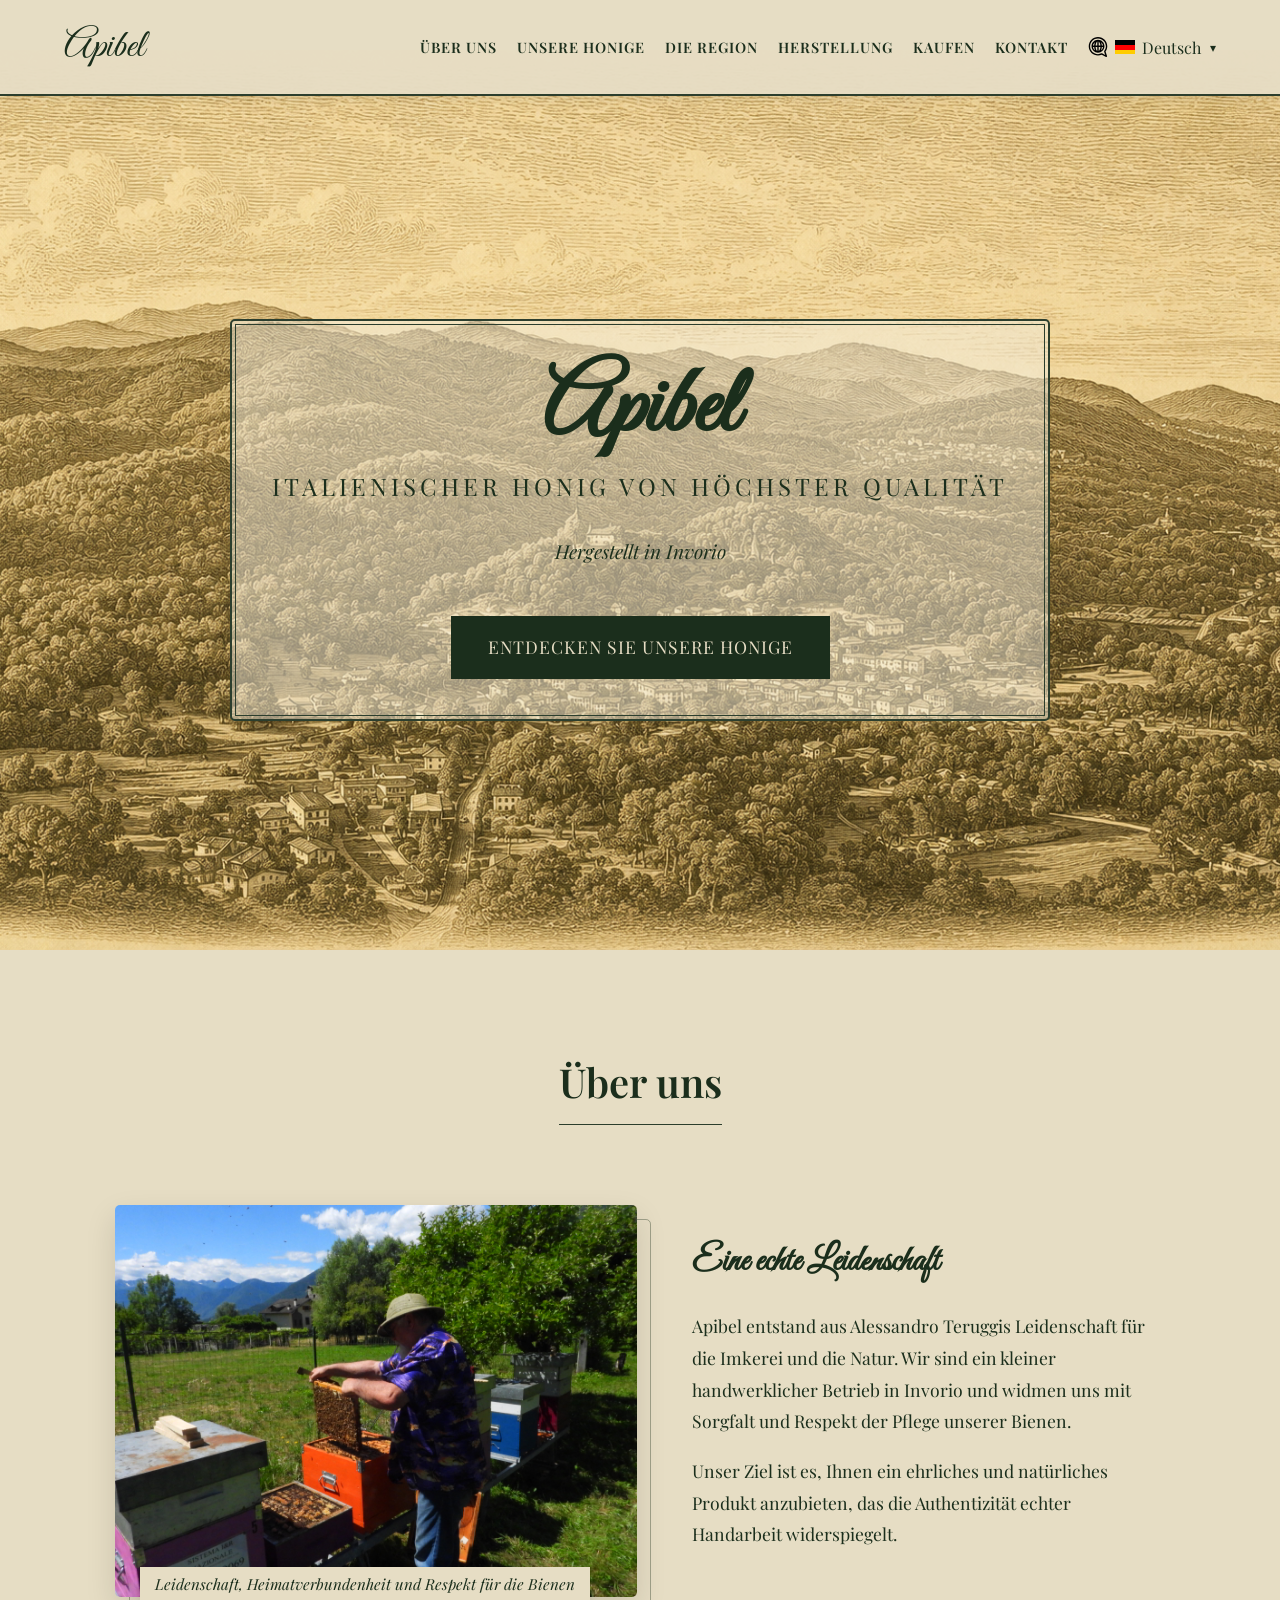
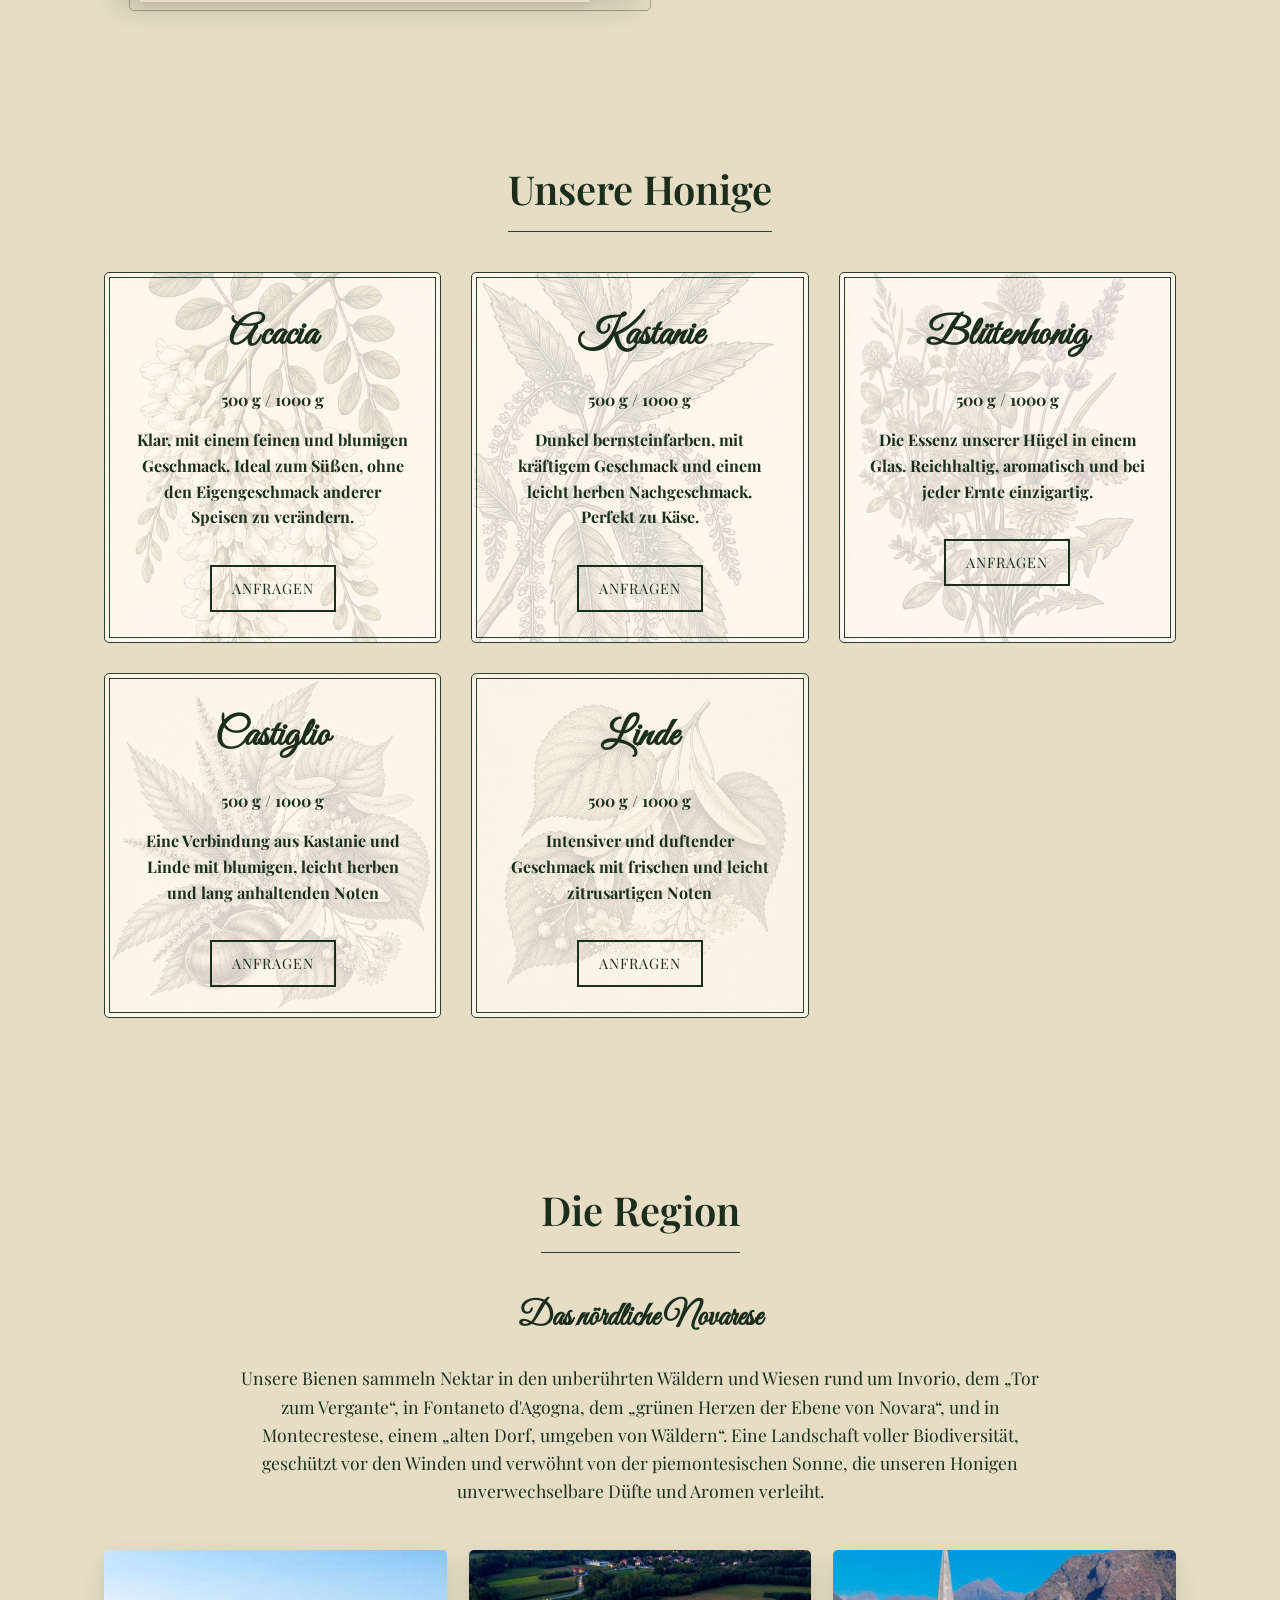
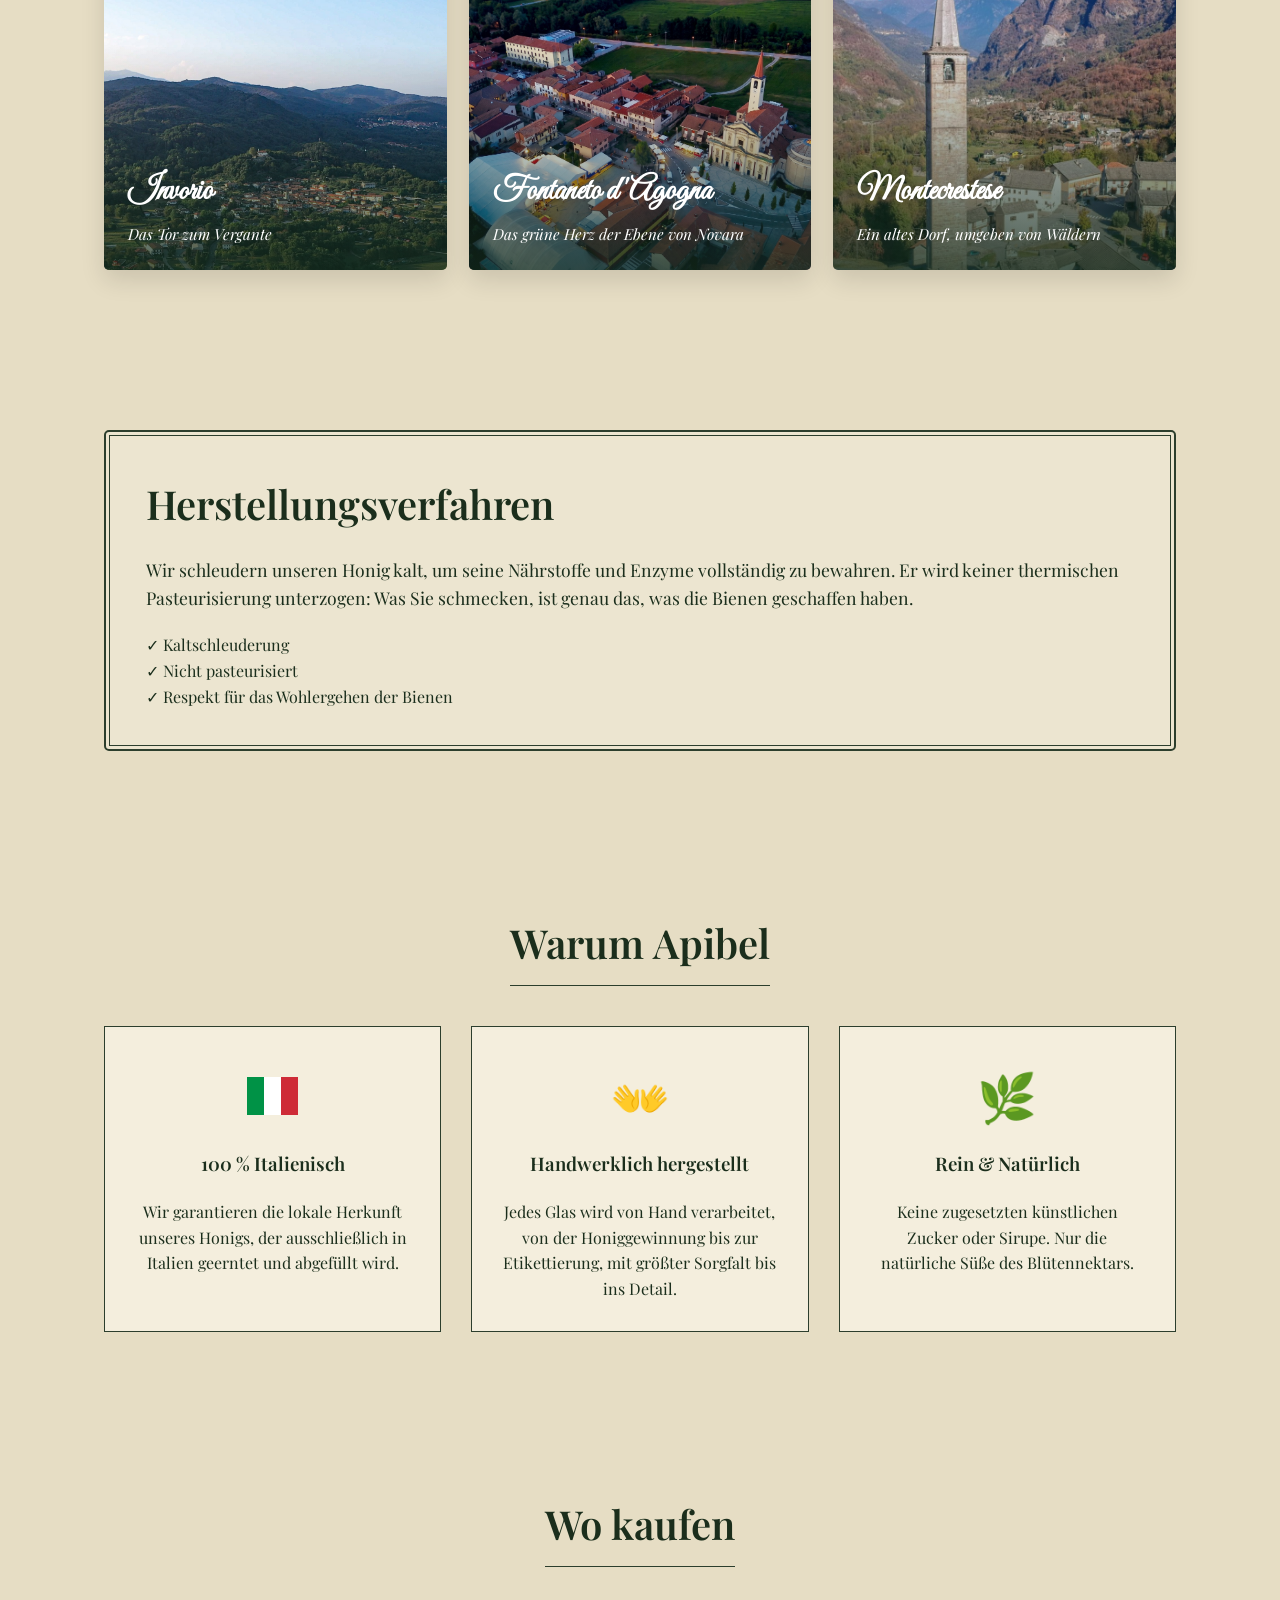
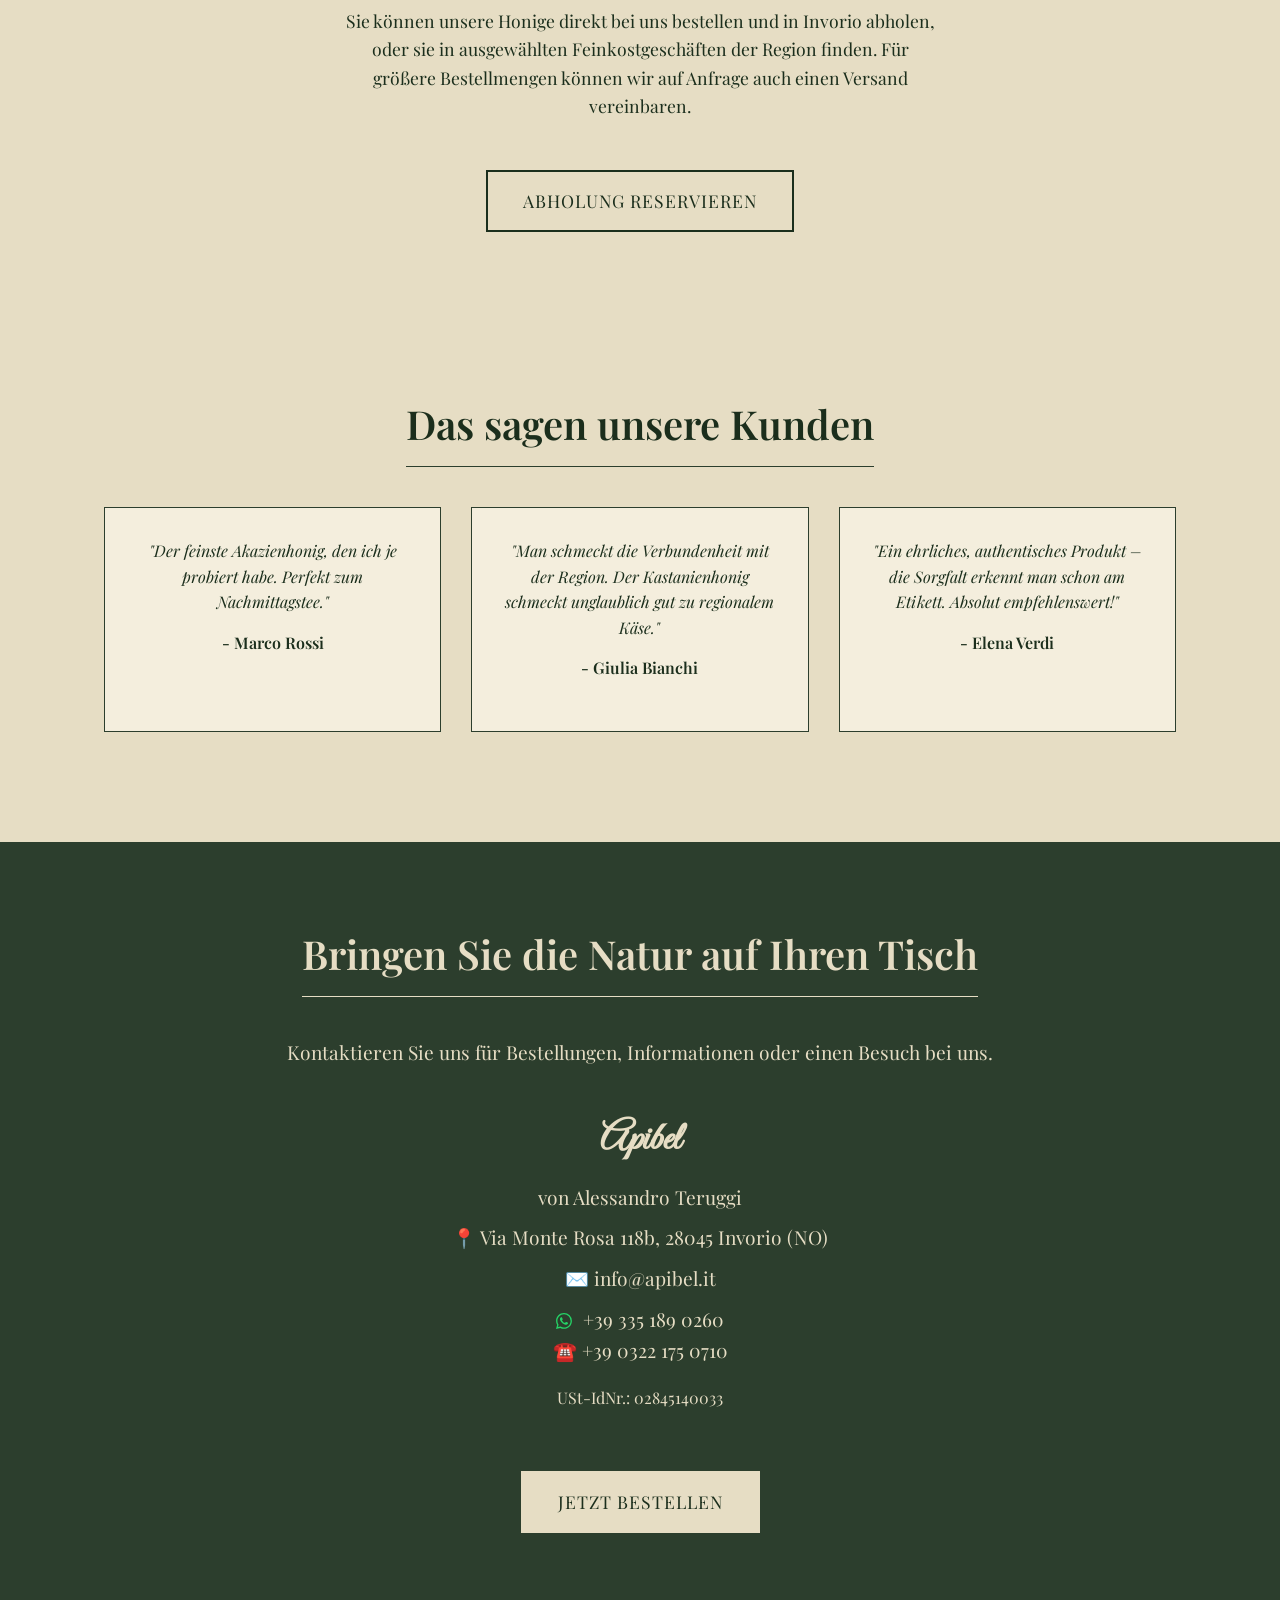
==== index-de.html @ d54e13e6 "Add favicon pack and HTML metadata This change introduces a new branded favicon set under favicon_ic" ====
<!DOCTYPE html>
<html lang="de">

<head>
    <meta charset="UTF-8">
    <meta name="viewport" content="width=device-width, initial-scale=1.0">
    <title>Apibel | Italienischer Honig aus Invorio</title>

    <!-- AP​​IBEL - Favicons and App Icons -->

    <!-- Desktop browsers: Chrome, Edge, Firefox, Safari -->
    <link rel="icon" type="image/png" sizes="16x16" href="./favicon_ico/favicon-16x16.png">
    <link rel="icon" type="image/png" sizes="32x32" href="./favicon_ico/favicon-32x32.png">
    <link rel="icon" type="image/png" sizes="48x48" href="./favicon_ico/favicon-48x48.png">
    <link rel="shortcut icon" href="./favicon_ico/favicon.ico">

    <!-- Apple: Safari, iPhone and iPad -->
    <link rel="apple-touch-icon" sizes="180x180" href="./favicon_ico/apple-touch-icon.png">
    <link rel="apple-touch-icon" sizes="167x167" href="./favicon_ico/apple-touch-icon-167x167.png">
    <link rel="apple-touch-icon" sizes="152x152" href="./favicon_ico/apple-touch-icon-152x152.png">

    <!-- Android, Chrome, Edge and PWA -->
    <link rel="manifest" href="./favicon_ico/site.webmanifest">

    <!-- Browser theme -->
    <meta name="theme-color" content="#d18a00">

    <!-- Microsoft -->
    <meta name="msapplication-TileColor" content="#ffffff">
    <meta name="msapplication-TileImage" content="./favicon_ico/mstile-150x150.png">

    <link
        href="https://fonts.googleapis.com/css2?family=Great+Vibes&family=Playfair+Display:ital,wght@0,400;0,600;0,700;1,400&display=swap"
        rel="stylesheet">
    <link rel="stylesheet" href="./static/styles.css">

</head>

<body>

    <nav>
        <a href="#hero" class="nav-logo cursive">Apibel</a>

        <div class="menu-toggle" id="mobile-menu">☰</div>

        <ul class="nav-links" id="nav-links">
            <li><a href="#chi-siamo">Über uns</a></li>
            <li><a href="#mieli">Unsere Honige</a></li>
            <li><a href="#territorio">Die Region</a></li>
            <li><a href="#metodo">Herstellung</a></li>
            <li><a href="#dove-acquistare">Kaufen</a></li>
            <li><a href="#contatti">Kontakt</a></li>
            <li id="language-choice" class="language-selector">

                <button class="language-button" id="language-button">
                    <img src="./static/assets/translation-global.svg" alt="" class="language-icon">
                    <img src="./static/assets/de.svg" alt="Deutsch" class="flag-icon">
                    <span>Deutsch</span>
                    <span class="language-arrow">▾</span>
                </button>

                <div class="language-menu" id="language-menu">

                    <a href="index.html">
                        <img src="./static/assets/it.svg" alt="Italiano">
                        <span>Italiano</span>
                    </a>

                    <a href="index-en.html">
                        <img src="./static/assets/uk.svg" alt="English">
                        <span>English</span>
                    </a>

                    <a href="index-fr.html">
                        <img src="./static/assets/fr.svg" alt="Français">
                        <span>Français</span>
                    </a>

                    <a href="index-de.html" class="active">
                        <img src="./static/assets/de.svg" alt="Deutsch">
                        <span>Deutsch</span>
                    </a>

                </div>

            </li>
        </ul>
    </nav>

    <section id="hero"
        style="background: url('landing_page.jpg') no-repeat center center; background-size: cover; max-width: 100%;">
        <div class="label-box">
            <!--div style="font-size: 2.5rem; margin-bottom: 10px;">🇮🇹</div-->
            <h1 class="hero-title cursive">Apibel</h1>
            <div class="hero-subtitle">Italienischer Honig von höchster Qualität</div>
            <p style="font-size: 1.2rem; font-style: italic; margin-bottom: 30px;">Hergestellt in Invorio</p>
            <a href="#mieli" class="btn">Entdecken Sie unsere Honige</a>
        </div>
    </section>

    <section id="chi-siamo" class="section-center">
        <h2>Über uns</h2>

        <div class="about-wrapper">

            <div class="about-image">
                <img src="./static/assets/apicoltore-apibel.jpg" alt="Alessandro Teruggi bei der Arbeit mit den Bienen">

                <div class="about-caption">
                    Leidenschaft, Heimatverbundenheit und Respekt für die Bienen
                </div>
            </div>

            <div class="about-text">
                <h3 class="cursive">Eine echte Leidenschaft</h3>

                <p>
                    Apibel entstand aus Alessandro Teruggis Leidenschaft für die Imkerei und die Natur.
                    Wir sind ein kleiner handwerklicher Betrieb in Invorio und widmen uns mit Sorgfalt
                    und Respekt der Pflege unserer Bienen.
                </p>

                <p>
                    Unser Ziel ist es, Ihnen ein ehrliches und natürliches Produkt anzubieten,
                    das die Authentizität echter Handarbeit widerspiegelt.
                </p>
            </div>

        </div>
    </section>

    <section id="mieli">
        <div class="section-center">
            <h2>Unsere Honige</h2>
        </div>
        <div class="grid-3">
            <div class="card label-box"
                style="background: linear-gradient(rgba(255, 255, 255, 0.75), rgba(255, 255, 255, 0.75)), url('fiori_accacia.jpg') no-repeat center center; background-size: cover;">
                <h3 class="cursive" style="font-size: 2.5rem;">Acacia</h3>
                <p><strong>500 g / 1000 g</strong></p>
                <p class="descrizione-miele-card" style="margin: 15px 0;">Klar, mit einem feinen und blumigen Geschmack.
                    Ideal zum Süßen, ohne
                    den Eigengeschmack anderer Speisen zu verändern.</p>
                <a href="#contatti" class="btn btn-outline" style="padding: 10px 20px; font-size: 0.9rem;">Anfragen</a>
            </div>
            <div class="card label-box"
                style="background: linear-gradient(rgba(255, 255, 255, 0.75), rgba(255, 255, 255, 0.75)), url('fiori_castagno.jpg') no-repeat center center; background-size: cover;">
                <h3 class="cursive" style="font-size: 2.5rem;">Kastanie</h3>
                <p><strong>500 g / 1000 g</strong></p>
                <p class="descrizione-miele-card" style="margin: 15px 0;">Dunkel bernsteinfarben, mit kräftigem
                    Geschmack und einem
                    leicht herben Nachgeschmack.
                    Perfekt zu Käse.</p>
                <a href="#contatti" class="btn btn-outline" style="padding: 10px 20px; font-size: 0.9rem;">Anfragen</a>
            </div>
            <div class="card label-box"
                style="background: linear-gradient(rgba(255, 255, 255, 0.75), rgba(255, 255, 255, 0.75)), url('millefiori.jpeg') no-repeat center center; background-size: cover;">
                <h3 class="cursive" style="font-size: 2.5rem;">Blütenhonig</h3>
                <p><strong>500 g / 1000 g</strong></p>
                <p class="descrizione-miele-card" style="margin: 15px 0;">Die Essenz unserer Hügel in einem Glas.
                    Reichhaltig, aromatisch und bei jeder
                    Ernte einzigartig.</p>
                <a href="#contatti" class="btn btn-outline" style="padding: 10px 20px; font-size: 0.9rem;">Anfragen</a>
            </div>
            <div class="card label-box"
                style="background: linear-gradient(rgba(255, 255, 255, 0.75), rgba(255, 255, 255, 0.75)), url('castiglio.png') no-repeat center center; background-size: cover;">
                <h3 class="cursive" style="font-size: 2.5rem;">Castiglio</h3>
                <p><strong>500 g / 1000 g</strong></p>
                <p class="descrizione-miele-card" style="margin: 15px 0;">Eine Verbindung aus Kastanie und Linde mit
                    blumigen, leicht herben und lang anhaltenden Noten</p>
                <a href="#contatti" class="btn btn-outline" style="padding: 10px 20px; font-size: 0.9rem;">Anfragen</a>
            </div>
            <div class="card label-box"
                style="background: linear-gradient(rgba(255, 255, 255, 0.75), rgba(255, 255, 255, 0.75)), url('tiglio.png') no-repeat center center; background-size: cover;">
                <h3 class="cursive" style="font-size: 2.5rem;">Linde</h3>
                <p><strong>500 g / 1000 g</strong></p>
                <p class="descrizione-miele-card" style="margin: 15px 0;">Intensiver und duftender Geschmack mit
                    frischen und
                    leicht zitrusartigen Noten</p>
                <a href="#contatti" class="btn btn-outline" style="padding: 10px 20px; font-size: 0.9rem;">Anfragen</a>
            </div>
        </div>
    </section>

    <section id="territorio" class="section-center">
        <h2>Die Region</h2>
        <h3 class="cursive" style="font-size: 2rem; margin-bottom: 20px;">Das nördliche Novarese</h3>

        <p style="max-width: 800px; margin: 0 auto; font-size: 1.1rem;">
            Unsere Bienen sammeln Nektar in den unberührten Wäldern und Wiesen rund um Invorio,
            dem „Tor zum Vergante“, in Fontaneto d'Agogna,
            dem „grünen Herzen der Ebene von Novara“, und in Montecrestese,
            einem „alten Dorf, umgeben von Wäldern“.
            Eine Landschaft voller Biodiversität, geschützt vor den Winden und verwöhnt von der piemontesischen Sonne,
            die unseren Honigen unverwechselbare Düfte und Aromen verleiht.
        </p>

        <div class="territorio-gallery">

            <div class="territorio-card">
                <img src="./static/assets/invorio.jpg" alt="Panorama von Invorio">
                <div class="territorio-overlay">
                    <h3 class="cursive">Invorio</h3>
                    <p>Das Tor zum Vergante</p>
                </div>
            </div>

            <div class="territorio-card">
                <img src="./static/assets/fontaneto-web.jpg" alt="Fontaneto d'Agogna">
                <div class="territorio-overlay">
                    <h3 class="cursive">Fontaneto d'Agogna</h3>
                    <p>Das grüne Herz der Ebene von Novara</p>
                </div>
            </div>

            <div class="territorio-card">
                <img src="./static/assets/montecrestese.jpg" alt="Montecrestese">
                <div class="territorio-overlay">
                    <h3 class="cursive">Montecrestese</h3>
                    <p>Ein altes Dorf, umgeben von Wäldern</p>
                </div>
            </div>

        </div>
    </section>

    <section id="metodo">
        <div class="label-box" style="display: flex; flex-wrap: wrap; align-items: center; gap: 40px;">
            <div style="flex: 1; min-width: 300px;">
                <h2 style="text-align: left; border: none; margin-bottom: 10px;">Herstellungsverfahren</h2>
                <p style="font-size: 1.1rem; margin-bottom: 20px;">
                    Wir schleudern unseren Honig kalt, um
                    seine Nährstoffe und Enzyme vollständig zu bewahren. Er wird keiner thermischen
                    Pasteurisierung unterzogen: Was Sie schmecken, ist genau das, was die Bienen geschaffen haben.
                </p>
                <ul style="list-style: none;">
                    <li>✓ Kaltschleuderung</li>
                    <li>✓ Nicht pasteurisiert</li>
                    <li>✓ Respekt für das Wohlergehen der Bienen</li>
                </ul>
            </div>
        </div>
    </section>

    <section id="perche-noi">
        <div class="section-center">
            <h2>Warum Apibel</h2>
        </div>
        <div class="grid-3">
            <div class="card">
                <div class="card-icon"><img src="./static/assets/it.svg" alt="Italiano" class="flag-icon"
                        style="height: 2.4rem; width: 3.2rem;"></div>
                <h3>100 % Italienisch</h3>
                <p>Wir garantieren die lokale Herkunft unseres Honigs, der ausschließlich in Italien geerntet und
                    abgefüllt wird.
                </p>
            </div>
            <div class="card">
                <div class="card-icon">👐</div>
                <h3>Handwerklich hergestellt</h3>
                <p>Jedes Glas wird von Hand verarbeitet, von der Honiggewinnung bis zur Etikettierung, mit größter
                    Sorgfalt bis ins
                    Detail.</p>
            </div>
            <div class="card">
                <div class="card-icon">🌿</div>
                <h3>Rein & Natürlich</h3>
                <p>Keine zugesetzten künstlichen Zucker oder Sirupe. Nur die natürliche Süße des Blütennektars.
                </p>
            </div>
        </div>
    </section>

    <section id="dove-acquistare" class="section-center">
        <h2>Wo kaufen</h2>
        <p style="max-width: 600px; margin: 0 auto 30px; font-size: 1.1rem;">
            Sie können unsere Honige direkt bei uns bestellen und in Invorio abholen,
            oder sie in ausgewählten Feinkostgeschäften der Region finden.
            Für größere Bestellmengen können wir auf Anfrage auch einen Versand vereinbaren.
        </p>
        <a href="#contatti" class="btn btn-outline">Abholung reservieren</a>
    </section>

    <section id="recensioni">
        <div class="section-center">
            <h2>Das sagen unsere Kunden</h2>
        </div>
        <div class="grid-3">
            <div class="card" style="font-style: italic;">
                <p>"Der feinste Akazienhonig, den ich je probiert habe. Perfekt zum Nachmittagstee."</p>
                <h4 style="margin-top: 15px; font-style: normal;">- Marco Rossi</h4>
            </div>
            <div class="card" style="font-style: italic;">
                <p>"Man schmeckt die Verbundenheit mit der Region. Der Kastanienhonig schmeckt unglaublich gut zu
                    regionalem Käse."</p>
                <h4 style="margin-top: 15px; font-style: normal;">- Giulia Bianchi</h4>
            </div>
            <div class="card" style="font-style: italic;">
                <p>"Ein ehrliches, authentisches Produkt – die Sorgfalt erkennt man schon am Etikett. Absolut
                    empfehlenswert!"</p>
                <h4 style="margin-top: 15px; font-style: normal;">- Elena Verdi</h4>
            </div>
        </div>
    </section>

    <footer id="contatti">
        <h2 style="color: var(--bg-parchment);">Bringen Sie die Natur auf Ihren Tisch</h2>
        <p style="margin-bottom: 40px; font-size: 1.2rem;">Kontaktieren Sie uns für Bestellungen, Informationen oder
            einen Besuch bei uns.
        </p>

        <div class="contact-info">
            <h3 class="cursive" style="font-size: 2.5rem; margin-bottom: 10px;">Apibel</h3>
            <p>von Alessandro Teruggi</p>
            <p>📍 Via Monte Rosa 118b, 28045 Invorio (NO)</p>
            <p>✉️ info@apibel.it </p>
            <p>
                <a href="https://wa.me/393351890260" target="_blank" rel="noopener noreferrer"
                    style="text-decoration: none; color: inherit;">
                    <svg xmlns="http://www.w3.org/2000/svg" width="16" height="16" fill="#25D366" viewBox="0 0 16 16"
                        style="vertical-align: middle; margin-right: 6px; margin-bottom: 2px;">
                        <path
                            d="M13.601 2.326A7.85 7.85 0 0 0 7.994 0C3.627 0 .068 3.558.064 7.926c0 1.399.366 2.76 1.057 3.965L0 16l4.204-1.102a7.9 7.9 0 0 0 3.79.965h.004c4.368 0 7.926-3.558 7.93-7.93A7.9 7.9 0 0 0 13.6 2.326zM7.994 14.521a6.6 6.6 0 0 1-3.356-.92l-.24-.144-2.494.654.666-2.433-.156-.251a6.56 6.56 0 0 1-1.007-3.505c0-3.626 2.957-6.584 6.591-6.584a6.56 6.56 0 0 1 4.66 1.931 6.56 6.56 0 0 1 1.928 4.66c-.004 3.639-2.961 6.592-6.592 6.592m3.615-4.934c-.197-.099-1.17-.578-1.353-.646-.182-.065-.315-.099-.445.099-.133.197-.513.646-.627.775-.114.133-.232.148-.43.05-.197-.1-.836-.308-1.592-.985-.59-.525-.985-1.175-1.103-1.372-.114-.198-.011-.304.088-.403.087-.088.197-.232.296-.346.1-.114.133-.198.198-.33.065-.134.034-.248-.015-.347-.05-.099-.445-1.076-.612-1.47-.16-.389-.323-.335-.445-.34-.114-.007-.247-.007-.38-.007a.73.73 0 0 0-.529.247c-.182.198-.691.677-.691 1.654s.71 1.916.81 2.049c.098.133 1.394 2.132 3.383 2.992.47.205.84.326 1.129.418.475.152.904.129 1.246.08.38-.058 1.171-.48 1.338-.943.164-.464.164-.86.114-.943-.049-.084-.182-.133-.38-.232" />
                    </svg>
                    +39 335 189 0260
                </a>
                <br>
                <span> ☎️ +39 0322 175 0710 </span>
            </p>
            <p style="margin-top: 20px; font-size: 1rem;">USt-IdNr.: 02845140033</p>
        </div>

        <div style="margin-top: 40px;">
            <a href="mailto:info@apibel.it" class="btn"
                style="background-color: var(--bg-parchment); color: var(--text-dark-green); border-color: var(--bg-parchment);">Jetzt
                bestellen</a>
        </div>

        <!--div class="recycling-info">
            <div>GLAS: GL 70 (GLAS)</div>
            <div>DECKEL: FE 40 (STAHL)</div>
            <div>♻️ BEACHTEN SIE DIE ÖRTLICHEN RECYCLINGVORSCHRIFTEN</div>
        </div-->
    </footer>

    <script src="./static/scripts.js"></script>
</body>

</html>
---- static/styles.css ----
/* === VARIABILI COLORI === */
        :root {
            --bg-parchment: #E6DDC4;
            --bg-light: #F4EEDD;
            --text-dark-green: #1B2E1C;
            --border-green: #2C3E2D;
            --accent-gold: #D4AF37;
            /* Tocco dorato per il miele */
        }

        /* === RESET & BASE === */
        * {
            margin: 0;
            padding: 0;
            box-sizing: border-box;
        }

        html {
            scroll-behavior: smooth;
        }

        body {
            background-color: var(--bg-parchment);
            color: var(--text-dark-green);
            font-family: 'Playfair Display', serif;
            line-height: 1.6;
            background-image: url('https://www.transparenttextures.com/patterns/cream-paper.png');
        }

        h1,
        h2,
        h3,
        h4 {
            font-weight: 600;
            margin-bottom: 20px;
        }

        h2 {
            font-size: 2.5rem;
            text-align: center;
            border-bottom: 1px solid var(--border-green);
            display: inline-block;
            padding-bottom: 10px;
            margin-bottom: 40px;
        }

        .cursive {
            font-family: 'Great Vibes', cursive;
        }

        /* === NAVBAR === */
        nav {
            position: fixed;
            top: 0;
            width: 100%;
            background-color: rgba(230, 221, 196, 0.95);
            border-bottom: 2px solid var(--border-green);
            z-index: 1000;
            padding: 15px 5%;
            display: flex;
            justify-content: space-between;
            align-items: center;
            box-shadow: 0 2px 10px rgba(0, 0, 0, 0.1);
        }

        .nav-logo {
            font-size: 2.5rem;
            text-decoration: none;
            color: var(--text-dark-green);
        }

        .nav-links {
            list-style: none;
            display: flex;
            gap: 20px;
        }

        .nav-links a,
        .language-selector select {
            text-decoration: none;
            color: var(--text-dark-green);
            font-weight: 600;
            font-size: 0.9rem;
            text-transform: uppercase;
            letter-spacing: 1px;
            transition: color 0.3s;
        }

        .nav-links a:hover {
            color: var(--accent-gold);
        }

        .language-selector {
            position: relative;
            display: flex;
            align-items: center;
            justify-content: center;
        }

        .language-button {
            display: flex;
            align-items: center;
            gap: 7px;

            border: none;
            background: transparent;

            color: var(--text-dark-green);
            font-family: inherit;
            font-size: inherit;

            cursor: pointer;
        }

        .language-icon {
            width: 20px;
            height: 20px;
        }

        .flag-icon {
            width: 20px;
            height: 14px;
            object-fit: cover;
        }

        .language-arrow {
            font-size: 0.75rem;
            margin-left: 2px;
        }

        .language-menu {
            display: none;

            position: absolute;
            top: calc(100% + 10px);
            right: 0;

            min-width: 155px;

            background: white;
            border: 1px solid rgba(0, 0, 0, 0.12);
            border-radius: 5px;

            box-shadow: 0 6px 20px rgba(0, 0, 0, 0.15);

            overflow: hidden;
            z-index: 1000;
        }

        .language-menu.show {
            display: block;
        }

        .language-menu a {
            display: flex;
            align-items: center;
            gap: 10px;

            padding: 10px 14px;

            color: var(--text-dark-green);
            text-decoration: none;

            white-space: nowrap;
        }

        .language-menu a img {
            width: 20px;
            height: 14px;
            object-fit: cover;
        }

        .language-menu a:hover {
            background: rgba(0, 0, 0, 0.05);
        }

        .language-menu a.active {
            font-weight: 600;
        }

        /* Menu Hamburger per Mobile */
        .menu-toggle {
            display: none;
            font-size: 1.5rem;
            cursor: pointer;
        }

        /* === STRUTTURA SEZIONI === */
        section {
            padding: 100px 5% 60px;
            /* Padding top ampio per la navbar fissa */
            max-width: 1200px;
            margin: 0 auto;
        }

        .section-center {
            text-align: center;
        }

        /* Box in stile etichetta */
        .label-box {
            border: 2px solid var(--border-green);
            outline: 1px solid var(--border-green);
            outline-offset: -6px;
            padding: 40px;
            background-color: rgba(244, 238, 221, 0.5);
            border-radius: 5px;
        }

        /* === HERO === */
        #hero {
            min-height: 100vh;
            display: flex;
            align-items: center;
            justify-content: center;
            text-align: center;
            margin-top: 50px;
        }

        .hero-title {
            font-size: 6rem;
            line-height: 1;
            margin-bottom: 10px;
        }

        .hero-subtitle {
            font-size: 1.5rem;
            letter-spacing: 4px;
            text-transform: uppercase;
            margin-bottom: 30px;
        }

        /* === BOTTONI === */
        .btn {
            display: inline-block;
            background-color: var(--text-dark-green);
            color: var(--bg-parchment);
            border: 2px solid var(--text-dark-green);
            padding: 15px 35px;
            font-family: 'Playfair Display', serif;
            font-size: 1.1rem;
            text-decoration: none;
            text-transform: uppercase;
            letter-spacing: 1px;
            transition: all 0.3s ease;
            cursor: pointer;
            margin-top: 20px;
        }

        .btn:hover {
            background-color: transparent;
            color: var(--text-dark-green);
        }

        .btn-outline {
            background-color: transparent;
            color: var(--text-dark-green);
        }

        .btn-outline:hover {
            background-color: var(--text-dark-green);
            color: var(--bg-parchment);
        }

        /* === CHI SIAMO === */
        .about-wrapper {
            max-width: 1050px;
            margin: 40px auto 0;

            display: grid;
            grid-template-columns: 1.05fr 0.95fr;
            gap: 55px;

            align-items: center;
            text-align: left;
        }

        .about-image {
            position: relative;
        }

        .about-image img {
            width: 100%;
            /*height: 420px;*/

            object-fit: cover;
            object-position: center;

            display: block;

            border-radius: 5px;

            box-shadow:
                0 12px 30px rgba(0, 0, 0, 0.13);
        }

        /* Small decorative parchment frame */
        .about-image::before {
            content: "";
            position: absolute;

            top: 14px;
            left: 14px;
            right: -14px;
            bottom: -14px;

            border: 1px solid var(--text-dark-green);

            opacity: 0.35;

            z-index: -1;
            border-radius: 5px;
        }

        .about-text h3 {
            font-size: 2.2rem;
            color: var(--text-dark-green);
            margin-bottom: 20px;
        }

        .about-text p {
            font-size: 1.1rem;
            line-height: 1.8;
            margin-bottom: 18px;
        }

        .about-caption {
            position: absolute;

            left: 25px;
            bottom: -5px;

            background: var(--bg-parchment);
            color: var(--text-dark-green);

            padding: 5px 15px;

            font-family: "Playfair Display", serif;
            font-size: 0.95rem;
            font-style: italic;

            box-shadow: 0 4px 12px rgba(0, 0, 0, 0.10);
        }


        /* Mobile */
        @media (max-width: 768px) {

            .about-wrapper {
                grid-template-columns: 1fr;
                gap: 30px;
            }

            .about-image img {
                height: 300px;
            }

            .about-text {
                text-align: center;
            }

            .about-image::before {
                right: -8px;
                bottom: -8px;
                top: 8px;
                left: 8px;
            }
        }

        /* === SEZIONE TERRITRIO === */

        .territorio-gallery {
            max-width: 1150px;
            margin: 45px auto 0;

            display: grid;
            grid-template-columns: repeat(3, 1fr);
            gap: 22px;
        }

        .territorio-card {
            position: relative;
            height: 320px;

            overflow: hidden;
            border-radius: 5px;

            box-shadow: 0 10px 25px rgba(0, 0, 0, 0.12);
        }

        .territorio-card img {
            width: 100%;
            height: 100%;

            object-fit: cover;
            display: block;

            transition: transform 0.6s ease;
        }

        .territorio-card:hover img {
            transform: scale(1.04);
        }

        .territorio-card::after {
            content: "";
            position: absolute;
            inset: 0;

            background:
                linear-gradient(to top,
                    rgba(20, 45, 30, 0.75) 0%,
                    rgba(20, 45, 30, 0.20) 45%,
                    transparent 70%);

            pointer-events: none;
        }

        .territorio-overlay {
            position: absolute;

            left: 0;
            right: 0;
            bottom: 0;

            padding: 24px;

            color: white;
            text-align: left;

            z-index: 2;
        }

        .territorio-overlay h3 {
            font-size: 2rem;
            margin: 0 0 4px;
            color: white;
        }

        .territorio-overlay p {
            margin: 0;
            font-size: 0.95rem;
            font-style: italic;
        }


        /* Tablet */
        @media (max-width: 900px) {
            .territorio-gallery {
                grid-template-columns: 1fr;
                max-width: 650px;
            }

            .territorio-card {
                height: 340px;
            }
        }


        /* Mobile */
        @media (max-width: 600px) {
            .territorio-gallery {
                gap: 18px;
                margin-top: 35px;
            }

            .territorio-card {
                height: 260px;
            }

            .territorio-overlay {
                padding: 18px;
            }

            .territorio-overlay h3 {
                font-size: 1.8rem;
            }
        }

        /* === GRIGLIE (Mieli, Perché Noi, Recensioni) === */
        .grid-3 {
            display: grid;
            grid-template-columns: repeat(auto-fit, minmax(300px, 1fr));
            gap: 30px;
        }

        .card {
            border: 1px solid var(--border-green);
            padding: 30px;
            text-align: center;
            background-color: var(--bg-light);
            transition: transform 0.3s;
        }

        .card:hover {
            transform: translateY(-5px);
        }

        .card-icon {
            font-size: 3rem;
            margin-bottom: 15px;
        }

        /* === CONTATTI & FOOTER === */
        #contatti {
            background-color: var(--border-green);
            color: var(--bg-parchment);
            padding: 80px 5%;
            text-align: center;
            margin-top: 50px;
        }

        #contatti h2 {
            border-color: var(--bg-parchment);
        }

        .contact-info p {
            margin-bottom: 10px;
            font-size: 1.2rem;
        }

        .recycling-info {
            margin-top: 50px;
            display: flex;
            justify-content: center;
            gap: 40px;
            border-top: 1px solid rgba(230, 221, 196, 0.3);
            padding-top: 30px;
            font-size: 0.9rem;
        }

        .descrizione-miele-card {
            font-weight: 700;
        }

        /* === RESPONSIVE === */
        @media (max-width: 768px) {
            .nav-links {
                display: none;
                flex-direction: column;
                position: absolute;
                top: 70px;
                left: 0;
                width: 100%;
                background-color: var(--bg-parchment);
                border-bottom: 2px solid var(--border-green);
                padding: 20px 0;
                text-align: center;
            }

            .nav-links.active {
                display: flex;
            }

            .menu-toggle {
                display: block;
            }

            .hero-title {
                font-size: 4rem;
            }

            section {
                padding-top: 120px;
            }

            .recycling-info {
                flex-direction: column;
                gap: 15px;
            }
        }
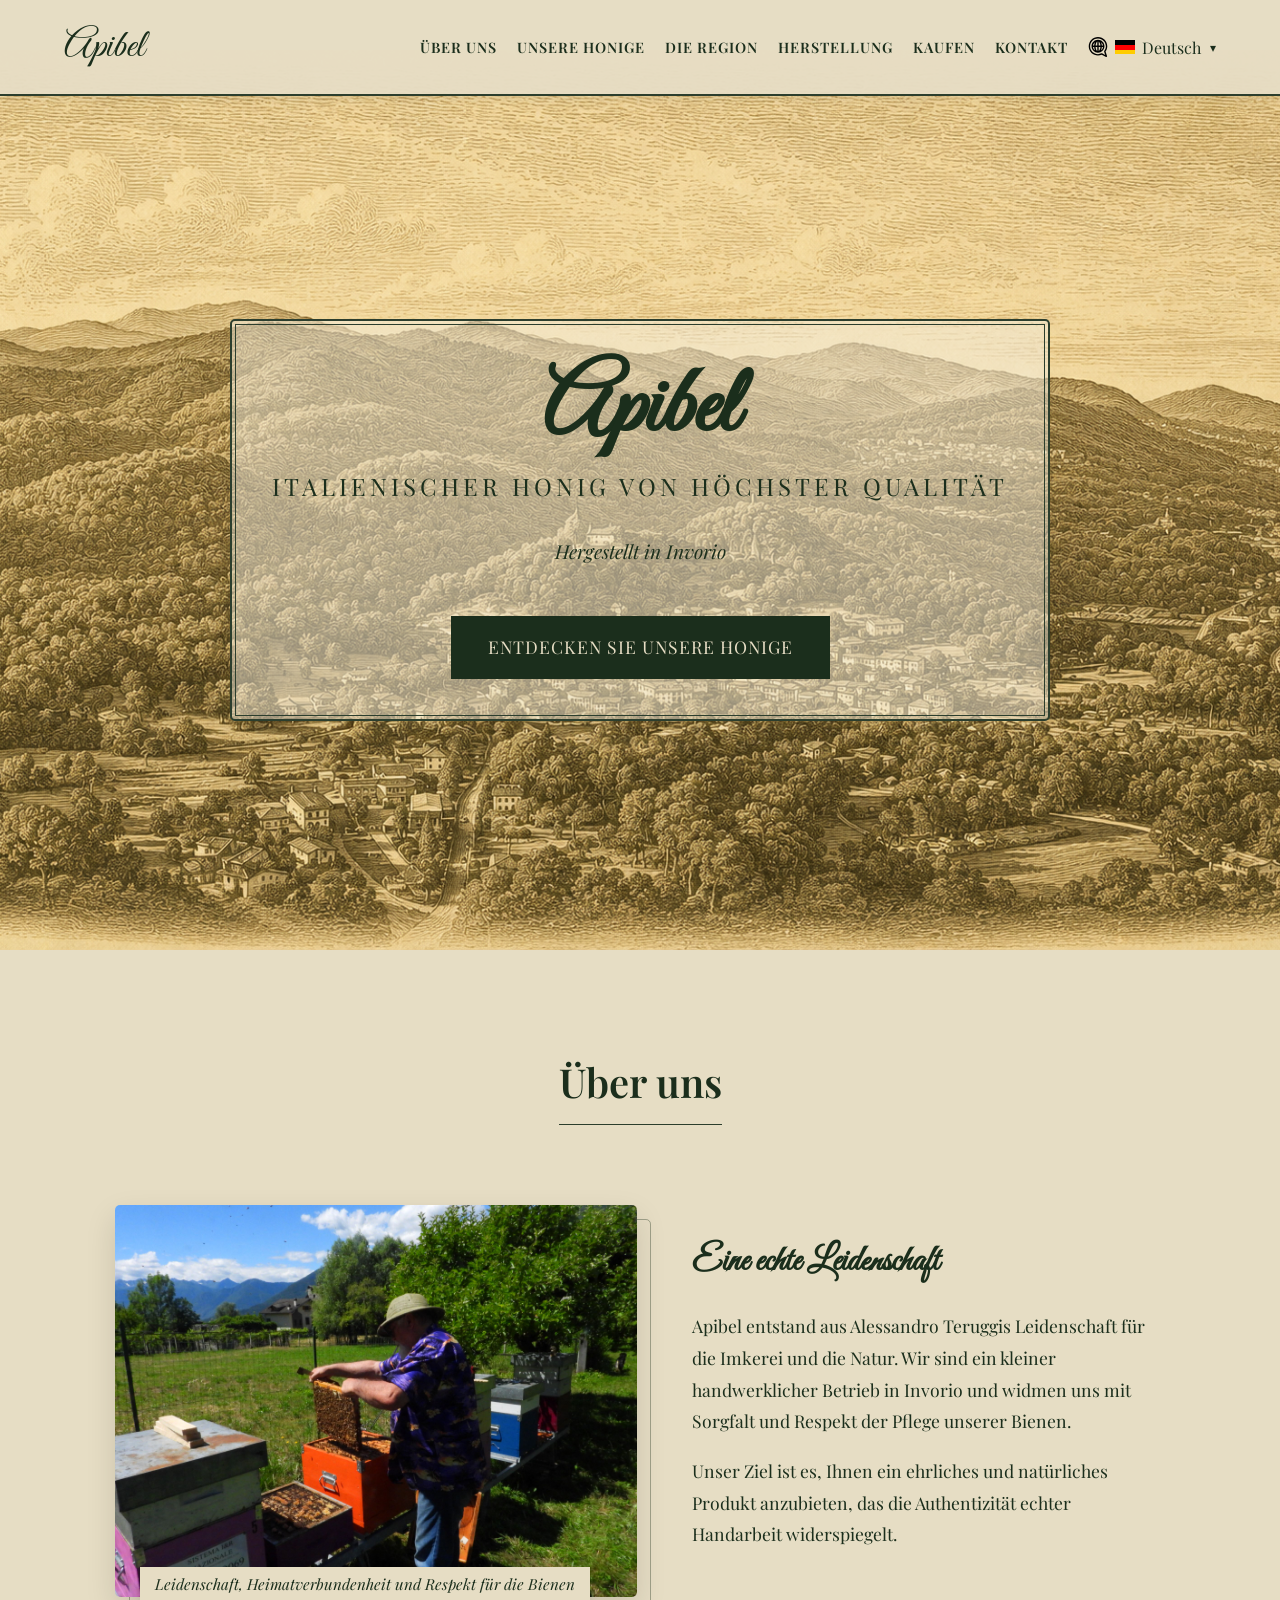
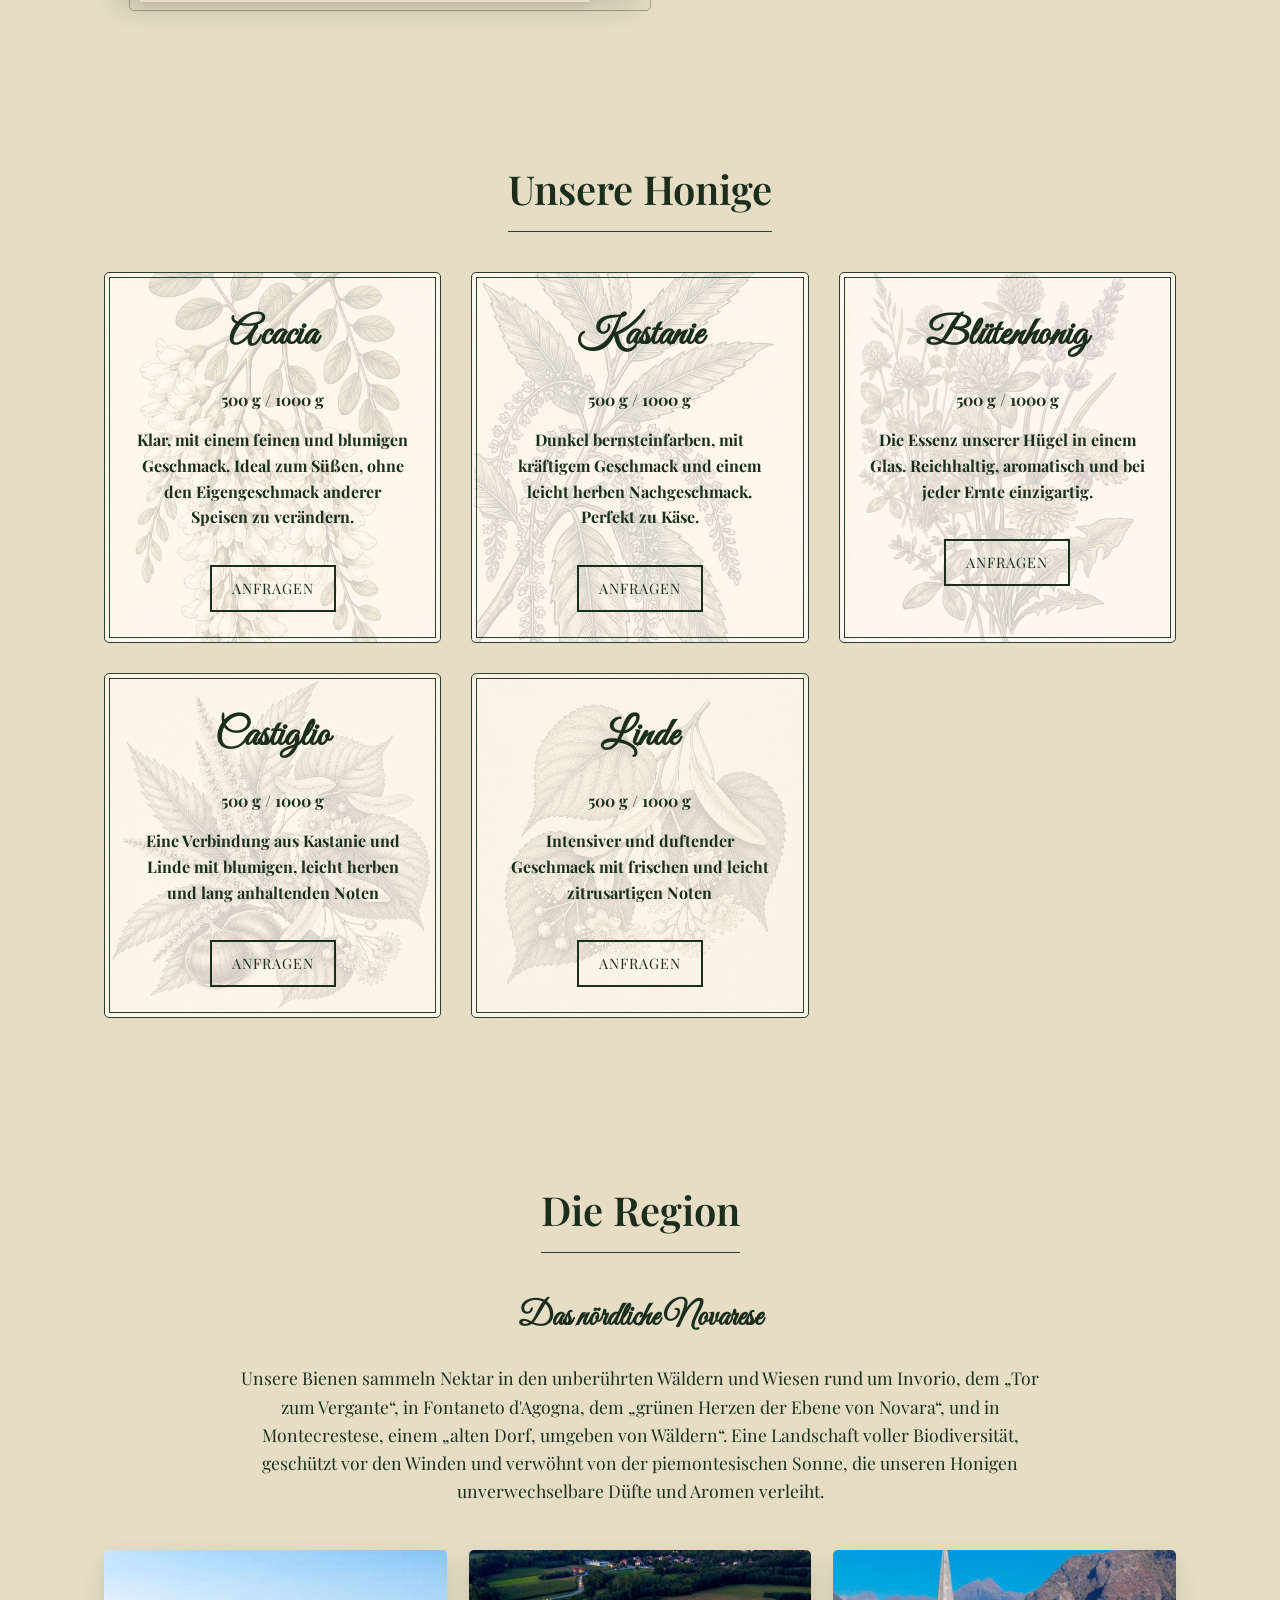
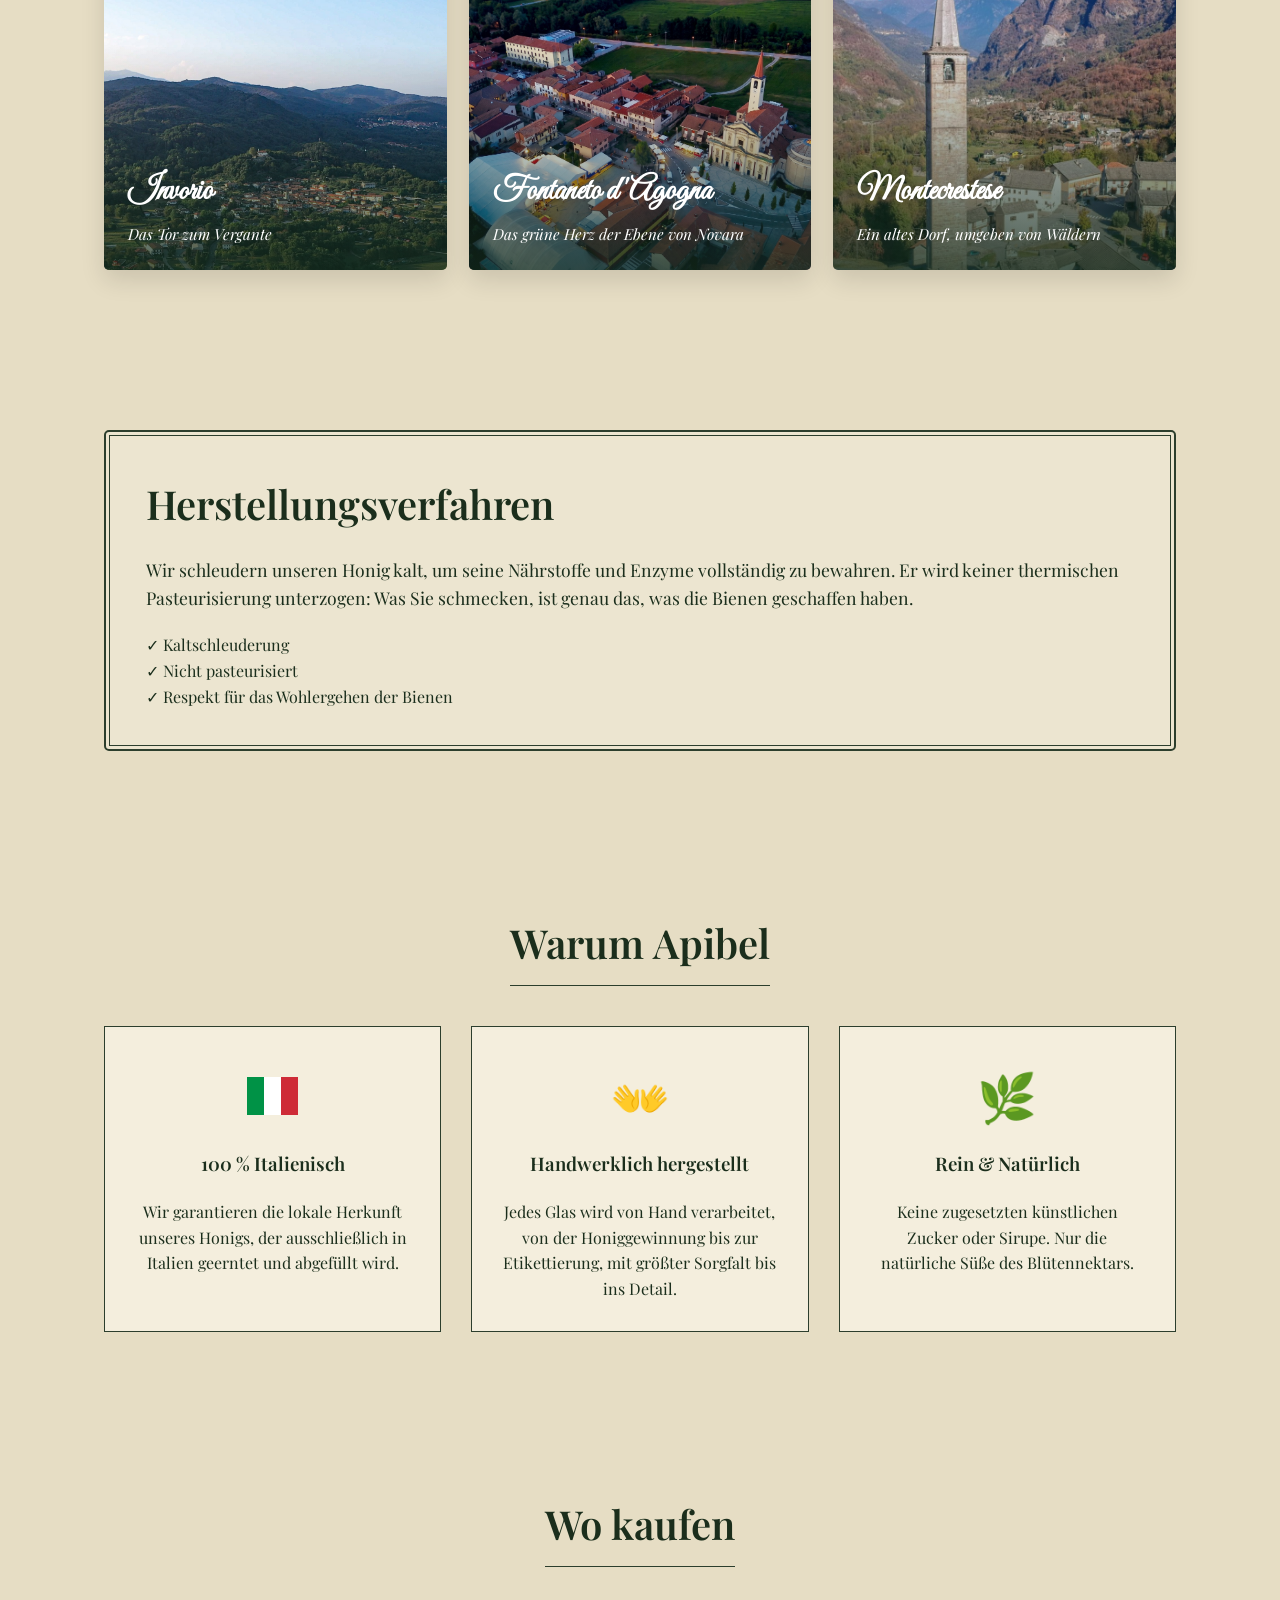
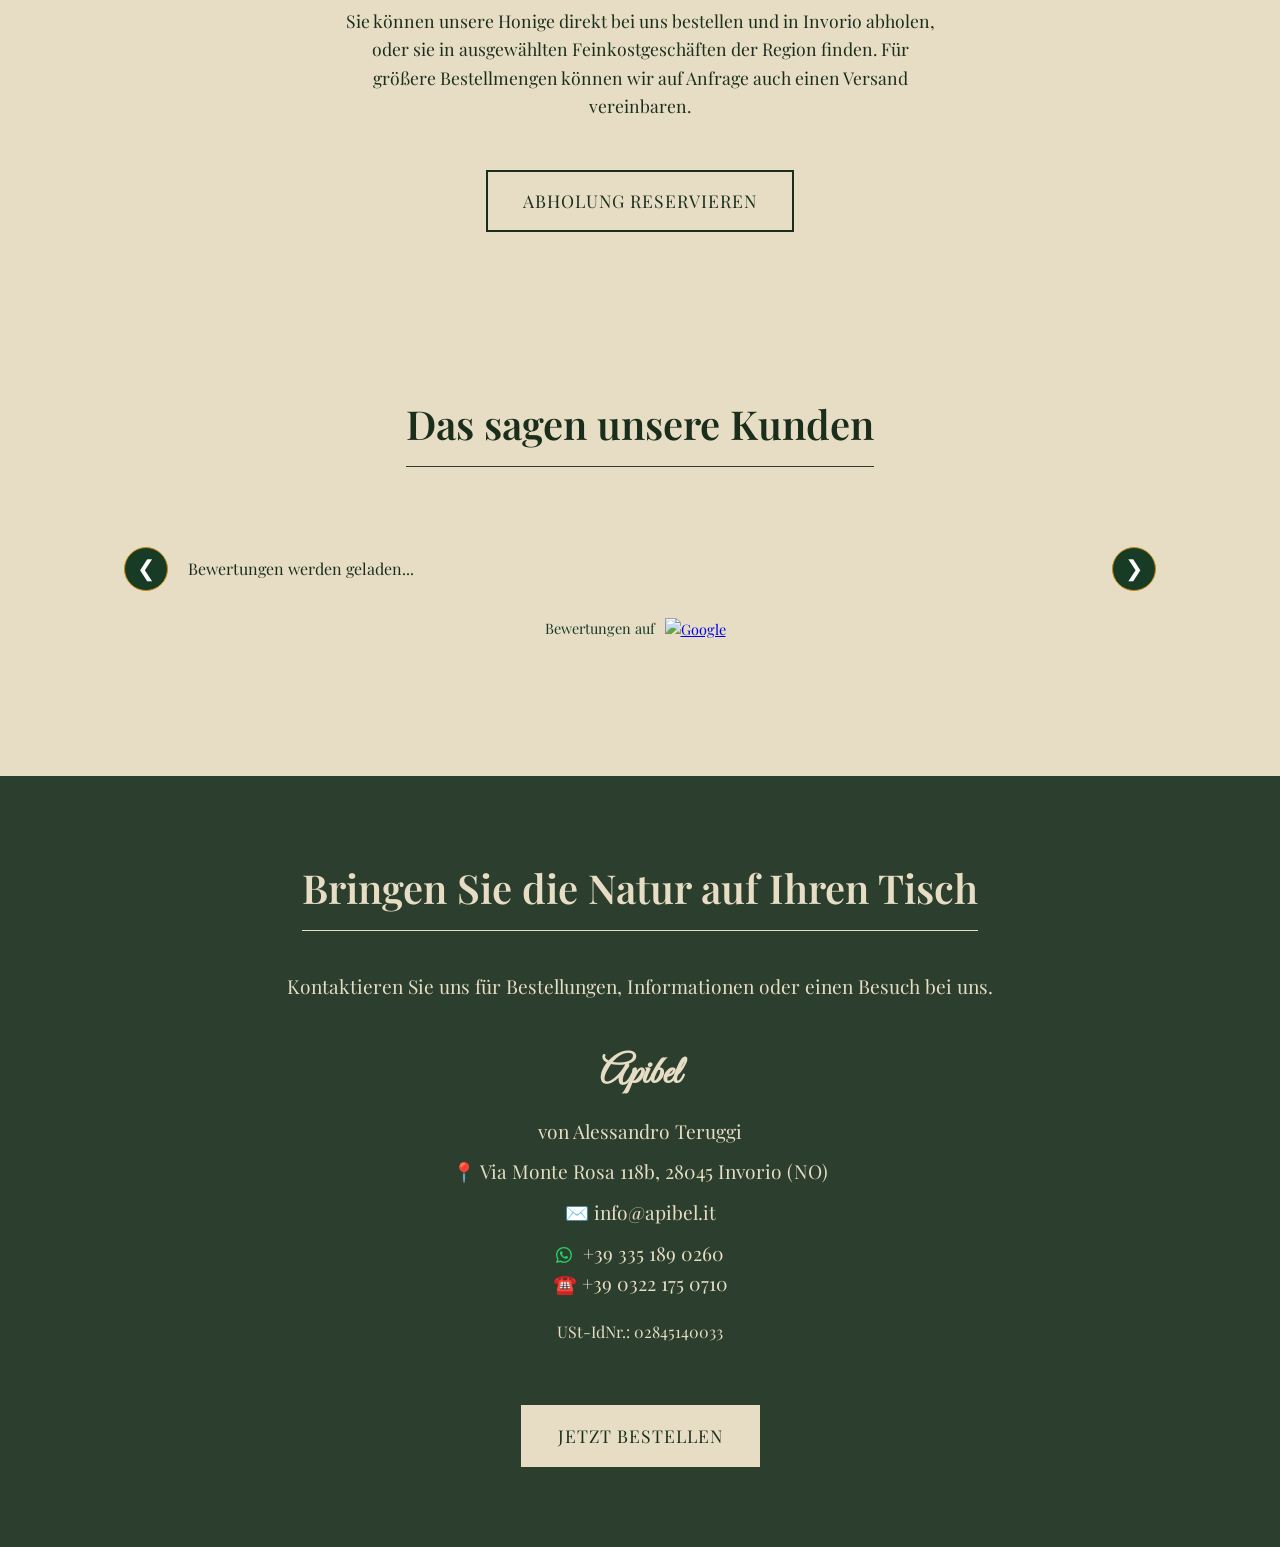
==== commit 000bb569: "Replace testimonials with Google reviews carousel Update the German, English, and French pages to sh" ====
--- a/index-de.html
+++ b/index-de.html
@@ -1,40 +1,71 @@
 <!DOCTYPE html>
 <html lang="de">
+
 
 <head>
     <meta charset="UTF-8">
     <meta name="viewport" content="width=device-width, initial-scale=1.0">
-    <title>Apibel | Italienischer Honig aus Invorio</title>
-
-    <!-- AP​​IBEL - Favicons and App Icons -->
-
-    <!-- Desktop browsers: Chrome, Edge, Firefox, Safari -->
-    <link rel="icon" type="image/png" sizes="16x16" href="./favicon_ico/favicon-16x16.png">
-    <link rel="icon" type="image/png" sizes="32x32" href="./favicon_ico/favicon-32x32.png">
-    <link rel="icon" type="image/png" sizes="48x48" href="./favicon_ico/favicon-48x48.png">
-    <link rel="shortcut icon" href="./favicon_ico/favicon.ico">
-
-    <!-- Apple: Safari, iPhone and iPad -->
-    <link rel="apple-touch-icon" sizes="180x180" href="./favicon_ico/apple-touch-icon.png">
-    <link rel="apple-touch-icon" sizes="167x167" href="./favicon_ico/apple-touch-icon-167x167.png">
-    <link rel="apple-touch-icon" sizes="152x152" href="./favicon_ico/apple-touch-icon-152x152.png">
-
-    <!-- Android, Chrome, Edge and PWA -->
-    <link rel="manifest" href="./favicon_ico/site.webmanifest">
-
-    <!-- Browser theme -->
+
+    <!-- SEO -->
+    <title>Apibel | Miele Italiano di Invorio</title>
+    <meta name="description"
+        content="Scopri Apibel, miele artigianale italiano di eccellenza. Mieli naturali prodotti con passione nel territorio piemontese.">
+
+    <link rel="canonical" href="https://apibel.it/">
+
+    <!-- OPEN GRAPH: WhatsApp, Facebook, LinkedIn -->
+    <meta property="og:type" content="website">
+    <meta property="og:site_name" content="Apibel">
+    <meta property="og:title" content="Apibel | Miele Italiano d'Eccellenza">
+    <meta property="og:description"
+        content="Porta la natura in tavola. Scopri i nostri mieli artigianali italiani, frutto della passione per le api e il territorio.">
+    <meta property="og:url" content="https://apibel.it/">
+    <meta property="og:locale" content="it_IT">
+
+    <!-- Social preview image -->
+    <meta property="og:image" content="https://apibel.it/favicon_ico/whatsapp-preview.png">
+    <meta property="og:image:secure_url" content="https://apibel.it/favicon_ico/whatsapp-preview.png">
+    <meta property="og:image:type" content="image/png">
+    <meta property="og:image:width" content="512">
+    <meta property="og:image:height" content="512">
+    <meta property="og:image:alt" content="Apibel - Miele Italiano d'Eccellenza">
+
+    <!-- TWITTER / X CARD -->
+    <meta name="twitter:card" content="summary">
+    <meta name="twitter:title" content="Apibel | Miele Italiano d'Eccellenza">
+    <meta name="twitter:description" content="Porta la natura in tavola. Scopri i nostri mieli artigianali italiani.">
+    <meta name="twitter:image" content="https://apibel.it/favicon_ico/whatsapp-preview.png">
+
+    <!-- FAVICONS -->
+    <link rel="icon" type="image/png" sizes="16x16" href="/favicon_ico/favicon-16x16.png">
+    <link rel="icon" type="image/png" sizes="32x32" href="/favicon_ico/favicon-32x32.png">
+    <link rel="icon" type="image/png" sizes="48x48" href="/favicon_ico/favicon-48x48.png">
+    <link rel="shortcut icon" href="/favicon_ico/favicon.ico">
+
+    <!-- APPLE -->
+    <link rel="apple-touch-icon" sizes="180x180" href="/favicon_ico/apple-touch-icon.png">
+    <link rel="apple-touch-icon" sizes="167x167" href="/favicon_ico/apple-touch-icon-167x167.png">
+    <link rel="apple-touch-icon" sizes="152x152" href="/favicon_ico/apple-touch-icon-152x152.png">
+
+    <!-- ANDROID / CHROME / EDGE -->
+    <link rel="manifest" href="/favicon_ico/site.webmanifest">
+
+    <!-- THEME -->
     <meta name="theme-color" content="#d18a00">
 
-    <!-- Microsoft -->
+    <!-- MICROSOFT -->
     <meta name="msapplication-TileColor" content="#ffffff">
-    <meta name="msapplication-TileImage" content="./favicon_ico/mstile-150x150.png">
-
+    <meta name="msapplication-TileImage" content="/favicon_ico/mstile-150x150.png">
+
+    <!-- FONTS -->
     <link
         href="https://fonts.googleapis.com/css2?family=Great+Vibes&family=Playfair+Display:ital,wght@0,400;0,600;0,700;1,400&display=swap"
         rel="stylesheet">
-    <link rel="stylesheet" href="./static/styles.css">
-
+
+    <!-- STYLES -->
+    <link rel="stylesheet" href="/static/styles.css">
 </head>
+
 
 <body>
 
@@ -281,27 +312,37 @@
         <a href="#contatti" class="btn btn-outline">Abholung reservieren</a>
     </section>
 
+
     <section id="recensioni">
         <div class="section-center">
             <h2>Das sagen unsere Kunden</h2>
         </div>
-        <div class="grid-3">
-            <div class="card" style="font-style: italic;">
-                <p>"Der feinste Akazienhonig, den ich je probiert habe. Perfekt zum Nachmittagstee."</p>
-                <h4 style="margin-top: 15px; font-style: normal;">- Marco Rossi</h4>
-            </div>
-            <div class="card" style="font-style: italic;">
-                <p>"Man schmeckt die Verbundenheit mit der Region. Der Kastanienhonig schmeckt unglaublich gut zu
-                    regionalem Käse."</p>
-                <h4 style="margin-top: 15px; font-style: normal;">- Giulia Bianchi</h4>
-            </div>
-            <div class="card" style="font-style: italic;">
-                <p>"Ein ehrliches, authentisches Produkt – die Sorgfalt erkennt man schon am Etikett. Absolut
-                    empfehlenswert!"</p>
-                <h4 style="margin-top: 15px; font-style: normal;">- Elena Verdi</h4>
-            </div>
-        </div>
-    </section>
+
+        <div class="reviews-carousel">
+            <button class="reviews-arrow" id="reviews-prev" aria-label="Vorherige Bewertungen">
+                &#10094;
+            </button>
+
+            <div class="reviews-track" id="google-reviews">
+                <p>Bewertungen werden geladen...</p>
+            </div>
+
+            <button class="reviews-arrow" id="reviews-next" aria-label="Nächste Bewertungen">
+                &#10095;
+            </button>
+        </div>
+
+        <div class="reviews-footer">
+            <span>Bewertungen auf</span>
+            <a id="reviews-google-link" href="https://www.google.com/maps/search/?api=1&query=Apibel%20Invorio"
+                target="_blank" rel="noopener noreferrer">
+                <img src="https://www.gstatic.com/images/branding/googlelogo/1x/googlelogo_color_92x30dp.png"
+                    alt="Google">
+            </a>
+            <div id="reviews-attributions"></div>
+        </div>
+    </section>
+
 
     <footer id="contatti">
         <h2 style="color: var(--bg-parchment);">Bringen Sie die Natur auf Ihren Tisch</h2>
--- a/static/styles.css
+++ b/static/styles.css
@@ -1,571 +1,730 @@
-        /* === VARIABILI COLORI === */
-        :root {
-            --bg-parchment: #E6DDC4;
-            --bg-light: #F4EEDD;
-            --text-dark-green: #1B2E1C;
-            --border-green: #2C3E2D;
-            --accent-gold: #D4AF37;
-            /* Tocco dorato per il miele */
-        }
-
-        /* === RESET & BASE === */
-        * {
-            margin: 0;
-            padding: 0;
-            box-sizing: border-box;
-        }
-
-        html {
-            scroll-behavior: smooth;
-        }
-
-        body {
-            background-color: var(--bg-parchment);
-            color: var(--text-dark-green);
-            font-family: 'Playfair Display', serif;
-            line-height: 1.6;
-            background-image: url('https://www.transparenttextures.com/patterns/cream-paper.png');
-        }
-
-        h1,
-        h2,
-        h3,
-        h4 {
-            font-weight: 600;
-            margin-bottom: 20px;
-        }
-
-        h2 {
-            font-size: 2.5rem;
-            text-align: center;
-            border-bottom: 1px solid var(--border-green);
-            display: inline-block;
-            padding-bottom: 10px;
-            margin-bottom: 40px;
-        }
-
-        .cursive {
-            font-family: 'Great Vibes', cursive;
-        }
-
-        /* === NAVBAR === */
-        nav {
-            position: fixed;
-            top: 0;
-            width: 100%;
-            background-color: rgba(230, 221, 196, 0.95);
-            border-bottom: 2px solid var(--border-green);
-            z-index: 1000;
-            padding: 15px 5%;
-            display: flex;
-            justify-content: space-between;
-            align-items: center;
-            box-shadow: 0 2px 10px rgba(0, 0, 0, 0.1);
-        }
-
-        .nav-logo {
-            font-size: 2.5rem;
-            text-decoration: none;
-            color: var(--text-dark-green);
-        }
-
-        .nav-links {
-            list-style: none;
-            display: flex;
-            gap: 20px;
-        }
-
-        .nav-links a,
-        .language-selector select {
-            text-decoration: none;
-            color: var(--text-dark-green);
-            font-weight: 600;
-            font-size: 0.9rem;
-            text-transform: uppercase;
-            letter-spacing: 1px;
-            transition: color 0.3s;
-        }
-
-        .nav-links a:hover {
-            color: var(--accent-gold);
-        }
-
-        .language-selector {
-            position: relative;
-            display: flex;
-            align-items: center;
-            justify-content: center;
-        }
-
-        .language-button {
-            display: flex;
-            align-items: center;
-            gap: 7px;
-
-            border: none;
-            background: transparent;
-
-            color: var(--text-dark-green);
-            font-family: inherit;
-            font-size: inherit;
-
-            cursor: pointer;
-        }
-
-        .language-icon {
-            width: 20px;
-            height: 20px;
-        }
-
-        .flag-icon {
-            width: 20px;
-            height: 14px;
-            object-fit: cover;
-        }
-
-        .language-arrow {
-            font-size: 0.75rem;
-            margin-left: 2px;
-        }
-
-        .language-menu {
-            display: none;
-
-            position: absolute;
-            top: calc(100% + 10px);
-            right: 0;
-
-            min-width: 155px;
-
-            background: white;
-            border: 1px solid rgba(0, 0, 0, 0.12);
-            border-radius: 5px;
-
-            box-shadow: 0 6px 20px rgba(0, 0, 0, 0.15);
-
-            overflow: hidden;
-            z-index: 1000;
-        }
-
-        .language-menu.show {
-            display: block;
-        }
-
-        .language-menu a {
-            display: flex;
-            align-items: center;
-            gap: 10px;
-
-            padding: 10px 14px;
-
-            color: var(--text-dark-green);
-            text-decoration: none;
-
-            white-space: nowrap;
-        }
-
-        .language-menu a img {
-            width: 20px;
-            height: 14px;
-            object-fit: cover;
-        }
-
-        .language-menu a:hover {
-            background: rgba(0, 0, 0, 0.05);
-        }
-
-        .language-menu a.active {
-            font-weight: 600;
-        }
-
-        /* Menu Hamburger per Mobile */
-        .menu-toggle {
-            display: none;
-            font-size: 1.5rem;
-            cursor: pointer;
-        }
-
-        /* === STRUTTURA SEZIONI === */
-        section {
-            padding: 100px 5% 60px;
-            /* Padding top ampio per la navbar fissa */
-            max-width: 1200px;
-            margin: 0 auto;
-        }
-
-        .section-center {
-            text-align: center;
-        }
-
-        /* Box in stile etichetta */
-        .label-box {
-            border: 2px solid var(--border-green);
-            outline: 1px solid var(--border-green);
-            outline-offset: -6px;
-            padding: 40px;
-            background-color: rgba(244, 238, 221, 0.5);
-            border-radius: 5px;
-        }
-
-        /* === HERO === */
-        #hero {
-            min-height: 100vh;
-            display: flex;
-            align-items: center;
-            justify-content: center;
-            text-align: center;
-            margin-top: 50px;
-        }
-
-        .hero-title {
-            font-size: 6rem;
-            line-height: 1;
-            margin-bottom: 10px;
-        }
-
-        .hero-subtitle {
-            font-size: 1.5rem;
-            letter-spacing: 4px;
-            text-transform: uppercase;
-            margin-bottom: 30px;
-        }
-
-        /* === BOTTONI === */
-        .btn {
-            display: inline-block;
-            background-color: var(--text-dark-green);
-            color: var(--bg-parchment);
-            border: 2px solid var(--text-dark-green);
-            padding: 15px 35px;
-            font-family: 'Playfair Display', serif;
-            font-size: 1.1rem;
-            text-decoration: none;
-            text-transform: uppercase;
-            letter-spacing: 1px;
-            transition: all 0.3s ease;
-            cursor: pointer;
-            margin-top: 20px;
-        }
-
-        .btn:hover {
-            background-color: transparent;
-            color: var(--text-dark-green);
-        }
-
-        .btn-outline {
-            background-color: transparent;
-            color: var(--text-dark-green);
-        }
-
-        .btn-outline:hover {
-            background-color: var(--text-dark-green);
-            color: var(--bg-parchment);
-        }
-
-        /* === CHI SIAMO === */
-        .about-wrapper {
-            max-width: 1050px;
-            margin: 40px auto 0;
-
-            display: grid;
-            grid-template-columns: 1.05fr 0.95fr;
-            gap: 55px;
-
-            align-items: center;
-            text-align: left;
-        }
-
-        .about-image {
-            position: relative;
-        }
-
-        .about-image img {
-            width: 100%;
-            /*height: 420px;*/
-
-            object-fit: cover;
-            object-position: center;
-
-            display: block;
-
-            border-radius: 5px;
-
-            box-shadow:
-                0 12px 30px rgba(0, 0, 0, 0.13);
-        }
-
-        /* Small decorative parchment frame */
-        .about-image::before {
-            content: "";
-            position: absolute;
-
-            top: 14px;
-            left: 14px;
-            right: -14px;
-            bottom: -14px;
-
-            border: 1px solid var(--text-dark-green);
-
-            opacity: 0.35;
-
-            z-index: -1;
-            border-radius: 5px;
-        }
-
-        .about-text h3 {
-            font-size: 2.2rem;
-            color: var(--text-dark-green);
-            margin-bottom: 20px;
-        }
-
-        .about-text p {
-            font-size: 1.1rem;
-            line-height: 1.8;
-            margin-bottom: 18px;
-        }
-
-        .about-caption {
-            position: absolute;
-
-            left: 25px;
-            bottom: -5px;
-
-            background: var(--bg-parchment);
-            color: var(--text-dark-green);
-
-            padding: 5px 15px;
-
-            font-family: "Playfair Display", serif;
-            font-size: 0.95rem;
-            font-style: italic;
-
-            box-shadow: 0 4px 12px rgba(0, 0, 0, 0.10);
-        }
-
-
-        /* Mobile */
-        @media (max-width: 768px) {
-
-            .about-wrapper {
-                grid-template-columns: 1fr;
-                gap: 30px;
-            }
-
-            .about-image img {
-                height: 300px;
-            }
-
-            .about-text {
-                text-align: center;
-            }
-
-            .about-image::before {
-                right: -8px;
-                bottom: -8px;
-                top: 8px;
-                left: 8px;
-            }
-        }
-
-        /* === SEZIONE TERRITRIO === */
-
-        .territorio-gallery {
-            max-width: 1150px;
-            margin: 45px auto 0;
-
-            display: grid;
-            grid-template-columns: repeat(3, 1fr);
-            gap: 22px;
-        }
-
-        .territorio-card {
-            position: relative;
-            height: 320px;
-
-            overflow: hidden;
-            border-radius: 5px;
-
-            box-shadow: 0 10px 25px rgba(0, 0, 0, 0.12);
-        }
-
-        .territorio-card img {
-            width: 100%;
-            height: 100%;
-
-            object-fit: cover;
-            display: block;
-
-            transition: transform 0.6s ease;
-        }
-
-        .territorio-card:hover img {
-            transform: scale(1.04);
-        }
-
-        .territorio-card::after {
-            content: "";
-            position: absolute;
-            inset: 0;
-
-            background:
-                linear-gradient(to top,
-                    rgba(20, 45, 30, 0.75) 0%,
-                    rgba(20, 45, 30, 0.20) 45%,
-                    transparent 70%);
-
-            pointer-events: none;
-        }
-
-        .territorio-overlay {
-            position: absolute;
-
-            left: 0;
-            right: 0;
-            bottom: 0;
-
-            padding: 24px;
-
-            color: white;
-            text-align: left;
-
-            z-index: 2;
-        }
-
-        .territorio-overlay h3 {
-            font-size: 2rem;
-            margin: 0 0 4px;
-            color: white;
-        }
-
-        .territorio-overlay p {
-            margin: 0;
-            font-size: 0.95rem;
-            font-style: italic;
-        }
-
-
-        /* Tablet */
-        @media (max-width: 900px) {
-            .territorio-gallery {
-                grid-template-columns: 1fr;
-                max-width: 650px;
-            }
-
-            .territorio-card {
-                height: 340px;
-            }
-        }
-
-
-        /* Mobile */
-        @media (max-width: 600px) {
-            .territorio-gallery {
-                gap: 18px;
-                margin-top: 35px;
-            }
-
-            .territorio-card {
-                height: 260px;
-            }
-
-            .territorio-overlay {
-                padding: 18px;
-            }
-
-            .territorio-overlay h3 {
-                font-size: 1.8rem;
-            }
-        }
-
-        /* === GRIGLIE (Mieli, Perché Noi, Recensioni) === */
-        .grid-3 {
-            display: grid;
-            grid-template-columns: repeat(auto-fit, minmax(300px, 1fr));
-            gap: 30px;
-        }
-
-        .card {
-            border: 1px solid var(--border-green);
-            padding: 30px;
-            text-align: center;
-            background-color: var(--bg-light);
-            transition: transform 0.3s;
-        }
-
-        .card:hover {
-            transform: translateY(-5px);
-        }
-
-        .card-icon {
-            font-size: 3rem;
-            margin-bottom: 15px;
-        }
-
-        /* === CONTATTI & FOOTER === */
-        #contatti {
-            background-color: var(--border-green);
-            color: var(--bg-parchment);
-            padding: 80px 5%;
-            text-align: center;
-            margin-top: 50px;
-        }
-
-        #contatti h2 {
-            border-color: var(--bg-parchment);
-        }
-
-        .contact-info p {
-            margin-bottom: 10px;
-            font-size: 1.2rem;
-        }
-
-        .recycling-info {
-            margin-top: 50px;
-            display: flex;
-            justify-content: center;
-            gap: 40px;
-            border-top: 1px solid rgba(230, 221, 196, 0.3);
-            padding-top: 30px;
-            font-size: 0.9rem;
-        }
-
-        .descrizione-miele-card {
-            font-weight: 700;
-        }
-
-        /* === RESPONSIVE === */
-        @media (max-width: 768px) {
-            .nav-links {
-                display: none;
-                flex-direction: column;
-                position: absolute;
-                top: 70px;
-                left: 0;
-                width: 100%;
-                background-color: var(--bg-parchment);
-                border-bottom: 2px solid var(--border-green);
-                padding: 20px 0;
-                text-align: center;
-            }
-
-            .nav-links.active {
-                display: flex;
-            }
-
-            .menu-toggle {
-                display: block;
-            }
-
-            .hero-title {
-                font-size: 4rem;
-            }
-
-            section {
-                padding-top: 120px;
-            }
-
-            .recycling-info {
-                flex-direction: column;
-                gap: 15px;
-            }
-        }+/* === VARIABILI COLORI === */
+:root {
+    --bg-parchment: #E6DDC4;
+    --bg-light: #F4EEDD;
+    --text-dark-green: #1B2E1C;
+    --border-green: #2C3E2D;
+    --accent-gold: #D4AF37;
+    /* Tocco dorato per il miele */
+}
+
+/* === RESET & BASE === */
+* {
+    margin: 0;
+    padding: 0;
+    box-sizing: border-box;
+}
+
+html {
+    scroll-behavior: smooth;
+}
+
+body {
+    background-color: var(--bg-parchment);
+    color: var(--text-dark-green);
+    font-family: 'Playfair Display', serif;
+    line-height: 1.6;
+    background-image: url('https://www.transparenttextures.com/patterns/cream-paper.png');
+}
+
+h1,
+h2,
+h3,
+h4 {
+    font-weight: 600;
+    margin-bottom: 20px;
+}
+
+h2 {
+    font-size: 2.5rem;
+    text-align: center;
+    border-bottom: 1px solid var(--border-green);
+    display: inline-block;
+    padding-bottom: 10px;
+    margin-bottom: 40px;
+}
+
+.cursive {
+    font-family: 'Great Vibes', cursive;
+}
+
+/* === NAVBAR === */
+nav {
+    position: fixed;
+    top: 0;
+    width: 100%;
+    background-color: rgba(230, 221, 196, 0.95);
+    border-bottom: 2px solid var(--border-green);
+    z-index: 1000;
+    padding: 15px 5%;
+    display: flex;
+    justify-content: space-between;
+    align-items: center;
+    box-shadow: 0 2px 10px rgba(0, 0, 0, 0.1);
+}
+
+.nav-logo {
+    font-size: 2.5rem;
+    text-decoration: none;
+    color: var(--text-dark-green);
+}
+
+.nav-links {
+    list-style: none;
+    display: flex;
+    gap: 20px;
+}
+
+.nav-links a,
+.language-selector select {
+    text-decoration: none;
+    color: var(--text-dark-green);
+    font-weight: 600;
+    font-size: 0.9rem;
+    text-transform: uppercase;
+    letter-spacing: 1px;
+    transition: color 0.3s;
+}
+
+.nav-links a:hover {
+    color: var(--accent-gold);
+}
+
+.language-selector {
+    position: relative;
+    display: flex;
+    align-items: center;
+    justify-content: center;
+}
+
+.language-button {
+    display: flex;
+    align-items: center;
+    gap: 7px;
+
+    border: none;
+    background: transparent;
+
+    color: var(--text-dark-green);
+    font-family: inherit;
+    font-size: inherit;
+
+    cursor: pointer;
+}
+
+.language-icon {
+    width: 20px;
+    height: 20px;
+}
+
+.flag-icon {
+    width: 20px;
+    height: 14px;
+    object-fit: cover;
+}
+
+.language-arrow {
+    font-size: 0.75rem;
+    margin-left: 2px;
+}
+
+.language-menu {
+    display: none;
+
+    position: absolute;
+    top: calc(100% + 10px);
+    right: 0;
+
+    min-width: 155px;
+
+    background: white;
+    border: 1px solid rgba(0, 0, 0, 0.12);
+    border-radius: 5px;
+
+    box-shadow: 0 6px 20px rgba(0, 0, 0, 0.15);
+
+    overflow: hidden;
+    z-index: 1000;
+}
+
+.language-menu.show {
+    display: block;
+}
+
+.language-menu a {
+    display: flex;
+    align-items: center;
+    gap: 10px;
+
+    padding: 10px 14px;
+
+    color: var(--text-dark-green);
+    text-decoration: none;
+
+    white-space: nowrap;
+}
+
+.language-menu a img {
+    width: 20px;
+    height: 14px;
+    object-fit: cover;
+}
+
+.language-menu a:hover {
+    background: rgba(0, 0, 0, 0.05);
+}
+
+.language-menu a.active {
+    font-weight: 600;
+}
+
+/* Menu Hamburger per Mobile */
+.menu-toggle {
+    display: none;
+    font-size: 1.5rem;
+    cursor: pointer;
+}
+
+/* === STRUTTURA SEZIONI === */
+section {
+    padding: 100px 5% 60px;
+    /* Padding top ampio per la navbar fissa */
+    max-width: 1200px;
+    margin: 0 auto;
+}
+
+.section-center {
+    text-align: center;
+}
+
+/* Box in stile etichetta */
+.label-box {
+    border: 2px solid var(--border-green);
+    outline: 1px solid var(--border-green);
+    outline-offset: -6px;
+    padding: 40px;
+    background-color: rgba(244, 238, 221, 0.5);
+    border-radius: 5px;
+}
+
+/* === HERO === */
+#hero {
+    min-height: 100vh;
+    display: flex;
+    align-items: center;
+    justify-content: center;
+    text-align: center;
+    margin-top: 50px;
+}
+
+.hero-title {
+    font-size: 6rem;
+    line-height: 1;
+    margin-bottom: 10px;
+}
+
+.hero-subtitle {
+    font-size: 1.5rem;
+    letter-spacing: 4px;
+    text-transform: uppercase;
+    margin-bottom: 30px;
+}
+
+/* === BOTTONI === */
+.btn {
+    display: inline-block;
+    background-color: var(--text-dark-green);
+    color: var(--bg-parchment);
+    border: 2px solid var(--text-dark-green);
+    padding: 15px 35px;
+    font-family: 'Playfair Display', serif;
+    font-size: 1.1rem;
+    text-decoration: none;
+    text-transform: uppercase;
+    letter-spacing: 1px;
+    transition: all 0.3s ease;
+    cursor: pointer;
+    margin-top: 20px;
+}
+
+.btn:hover {
+    background-color: transparent;
+    color: var(--text-dark-green);
+}
+
+.btn-outline {
+    background-color: transparent;
+    color: var(--text-dark-green);
+}
+
+.btn-outline:hover {
+    background-color: var(--text-dark-green);
+    color: var(--bg-parchment);
+}
+
+/* === CHI SIAMO === */
+.about-wrapper {
+    max-width: 1050px;
+    margin: 40px auto 0;
+
+    display: grid;
+    grid-template-columns: 1.05fr 0.95fr;
+    gap: 55px;
+
+    align-items: center;
+    text-align: left;
+}
+
+.about-image {
+    position: relative;
+}
+
+.about-image img {
+    width: 100%;
+    /*height: 420px;*/
+
+    object-fit: cover;
+    object-position: center;
+
+    display: block;
+
+    border-radius: 5px;
+
+    box-shadow:
+        0 12px 30px rgba(0, 0, 0, 0.13);
+}
+
+/* Small decorative parchment frame */
+.about-image::before {
+    content: "";
+    position: absolute;
+
+    top: 14px;
+    left: 14px;
+    right: -14px;
+    bottom: -14px;
+
+    border: 1px solid var(--text-dark-green);
+
+    opacity: 0.35;
+
+    z-index: -1;
+    border-radius: 5px;
+}
+
+.about-text h3 {
+    font-size: 2.2rem;
+    color: var(--text-dark-green);
+    margin-bottom: 20px;
+}
+
+.about-text p {
+    font-size: 1.1rem;
+    line-height: 1.8;
+    margin-bottom: 18px;
+}
+
+.about-caption {
+    position: absolute;
+
+    left: 25px;
+    bottom: -5px;
+
+    background: var(--bg-parchment);
+    color: var(--text-dark-green);
+
+    padding: 5px 15px;
+
+    font-family: "Playfair Display", serif;
+    font-size: 0.95rem;
+    font-style: italic;
+
+    box-shadow: 0 4px 12px rgba(0, 0, 0, 0.10);
+}
+
+
+/* Mobile */
+@media (max-width: 768px) {
+
+    .about-wrapper {
+        grid-template-columns: 1fr;
+        gap: 30px;
+    }
+
+    .about-image img {
+        height: 300px;
+    }
+
+    .about-text {
+        text-align: center;
+    }
+
+    .about-image::before {
+        right: -8px;
+        bottom: -8px;
+        top: 8px;
+        left: 8px;
+    }
+}
+
+/* === SEZIONE TERRITRIO === */
+
+.territorio-gallery {
+    max-width: 1150px;
+    margin: 45px auto 0;
+
+    display: grid;
+    grid-template-columns: repeat(3, 1fr);
+    gap: 22px;
+}
+
+.territorio-card {
+    position: relative;
+    height: 320px;
+
+    overflow: hidden;
+    border-radius: 5px;
+
+    box-shadow: 0 10px 25px rgba(0, 0, 0, 0.12);
+}
+
+.territorio-card img {
+    width: 100%;
+    height: 100%;
+
+    object-fit: cover;
+    display: block;
+
+    transition: transform 0.6s ease;
+}
+
+.territorio-card:hover img {
+    transform: scale(1.04);
+}
+
+.territorio-card::after {
+    content: "";
+    position: absolute;
+    inset: 0;
+
+    background:
+        linear-gradient(to top,
+            rgba(20, 45, 30, 0.75) 0%,
+            rgba(20, 45, 30, 0.20) 45%,
+            transparent 70%);
+
+    pointer-events: none;
+}
+
+.territorio-overlay {
+    position: absolute;
+
+    left: 0;
+    right: 0;
+    bottom: 0;
+
+    padding: 24px;
+
+    color: white;
+    text-align: left;
+
+    z-index: 2;
+}
+
+.territorio-overlay h3 {
+    font-size: 2rem;
+    margin: 0 0 4px;
+    color: white;
+}
+
+.territorio-overlay p {
+    margin: 0;
+    font-size: 0.95rem;
+    font-style: italic;
+}
+
+
+/* Tablet */
+@media (max-width: 900px) {
+    .territorio-gallery {
+        grid-template-columns: 1fr;
+        max-width: 650px;
+    }
+
+    .territorio-card {
+        height: 340px;
+    }
+}
+
+
+/* Mobile */
+@media (max-width: 600px) {
+    .territorio-gallery {
+        gap: 18px;
+        margin-top: 35px;
+    }
+
+    .territorio-card {
+        height: 260px;
+    }
+
+    .territorio-overlay {
+        padding: 18px;
+    }
+
+    .territorio-overlay h3 {
+        font-size: 1.8rem;
+    }
+}
+
+/* === GRIGLIE (Mieli, Perché Noi, Recensioni) === */
+.grid-3 {
+    display: grid;
+    grid-template-columns: repeat(auto-fit, minmax(300px, 1fr));
+    gap: 30px;
+}
+
+.card {
+    border: 1px solid var(--border-green);
+    padding: 30px;
+    text-align: center;
+    background-color: var(--bg-light);
+    transition: transform 0.3s;
+}
+
+.card:hover {
+    transform: translateY(-5px);
+}
+
+.card-icon {
+    font-size: 3rem;
+    margin-bottom: 15px;
+}
+
+/* === CONTATTI & FOOTER === */
+#contatti {
+    background-color: var(--border-green);
+    color: var(--bg-parchment);
+    padding: 80px 5%;
+    text-align: center;
+    margin-top: 50px;
+}
+
+#contatti h2 {
+    border-color: var(--bg-parchment);
+}
+
+.contact-info p {
+    margin-bottom: 10px;
+    font-size: 1.2rem;
+}
+
+.recycling-info {
+    margin-top: 50px;
+    display: flex;
+    justify-content: center;
+    gap: 40px;
+    border-top: 1px solid rgba(230, 221, 196, 0.3);
+    padding-top: 30px;
+    font-size: 0.9rem;
+}
+
+.descrizione-miele-card {
+    font-weight: 700;
+}
+
+/* === RESPONSIVE === */
+@media (max-width: 768px) {
+    .nav-links {
+        display: none;
+        flex-direction: column;
+        position: absolute;
+        top: 70px;
+        left: 0;
+        width: 100%;
+        background-color: var(--bg-parchment);
+        border-bottom: 2px solid var(--border-green);
+        padding: 20px 0;
+        text-align: center;
+    }
+
+    .nav-links.active {
+        display: flex;
+    }
+
+    .menu-toggle {
+        display: block;
+    }
+
+    .hero-title {
+        font-size: 4rem;
+    }
+
+    section {
+        padding-top: 120px;
+    }
+
+    .recycling-info {
+        flex-direction: column;
+        gap: 15px;
+    }
+}
+
+
+/* === RECENSIONI GOOGLE: CAROSELLO === */
+#recensioni .reviews-carousel {
+    display: grid;
+    grid-template-columns: 44px minmax(0, 1fr) 44px;
+    align-items: center;
+    gap: 20px;
+    max-width: 1200px;
+    margin: 40px auto 20px;
+    padding: 0 20px;
+}
+
+#recensioni .reviews-track {
+    display: flex;
+    gap: 20px;
+    min-width: 0;
+    overflow-x: auto;
+    scroll-behavior: smooth;
+    scroll-snap-type: x mandatory;
+    scrollbar-width: none;
+}
+
+#recensioni .reviews-track::-webkit-scrollbar {
+    display: none;
+}
+
+#recensioni .review-card {
+    flex: 0 0 calc((100% - 40px) / 3);
+    min-width: 0;
+    display: flex;
+    flex-direction: column;
+    align-items: center;
+    justify-content: center;
+    gap: 15px;
+    scroll-snap-align: start;
+    padding: 30px;
+    background: #f7f0df;
+    border: 1px solid #b9a98a;
+    border-radius: 8px;
+    text-align: center;
+}
+
+#recensioni .review-stars {
+    color: #c98a10;
+    font-size: 24px;
+    font-style: normal;
+    letter-spacing: 3px;
+}
+
+#recensioni .review-text {
+    flex: 1;
+    line-height: 1.7;
+    font-style: italic;
+}
+
+#recensioni .review-author {
+    color: #29452f;
+    font-style: normal;
+    font-weight: 600;
+}
+
+#recensioni .review-source {
+    font-size: 0.8rem;
+    font-style: normal;
+}
+
+#recensioni .review-card a {
+    color: #183b25;
+    text-decoration: underline;
+    text-underline-offset: 4px;
+}
+
+#recensioni .reviews-arrow {
+    display: flex;
+    align-items: center;
+    justify-content: center;
+    flex-shrink: 0;
+    width: 44px;
+    height: 44px;
+    padding: 0;
+    border: 1px solid #c98a10;
+    border-radius: 50%;
+    background: #183b25;
+    color: #fff;
+    font-size: 22px;
+    cursor: pointer;
+    transition: background-color 0.2s ease;
+}
+
+#recensioni .reviews-arrow:hover {
+    background: #c98a10;
+}
+
+#recensioni .reviews-footer {
+    display: flex;
+    align-items: center;
+    justify-content: center;
+    flex-wrap: wrap;
+    gap: 10px;
+    margin: 25px auto;
+    color: #183b25;
+    font-size: 0.9rem;
+    text-align: center;
+}
+
+#recensioni .reviews-footer img {
+    width: 65px;
+    height: auto;
+    vertical-align: middle;
+}
+
+#reviews-attributions {
+    margin-top: 8px;
+    font-size: 0.8rem;
+}
+
+/* Una sola card: mostra il riepilogo quando Google non restituisce recensioni. */
+#recensioni .reviews-carousel.has-summary {
+    grid-template-columns: minmax(0, 1fr);
+}
+
+#recensioni .reviews-carousel.has-summary .reviews-arrow {
+    display: none;
+}
+
+#recensioni .reviews-carousel.has-summary .reviews-track {
+    justify-content: center;
+}
+
+#recensioni .reviews-carousel.has-summary .review-card {
+    flex: 0 1 650px;
+    width: 100%;
+}
+
+@media (max-width: 900px) {
+    #recensioni .review-card {
+        flex-basis: calc((100% - 20px) / 2);
+    }
+}
+
+@media (max-width: 600px) {
+    #recensioni .reviews-carousel {
+        grid-template-columns: 32px minmax(0, 1fr) 32px;
+        gap: 8px;
+        padding: 0 10px;
+    }
+
+    #recensioni .review-card {
+        flex-basis: 100%;
+        padding: 20px;
+    }
+
+    #recensioni .reviews-arrow {
+        width: 32px;
+        height: 32px;
+        font-size: 16px;
+    }
+}
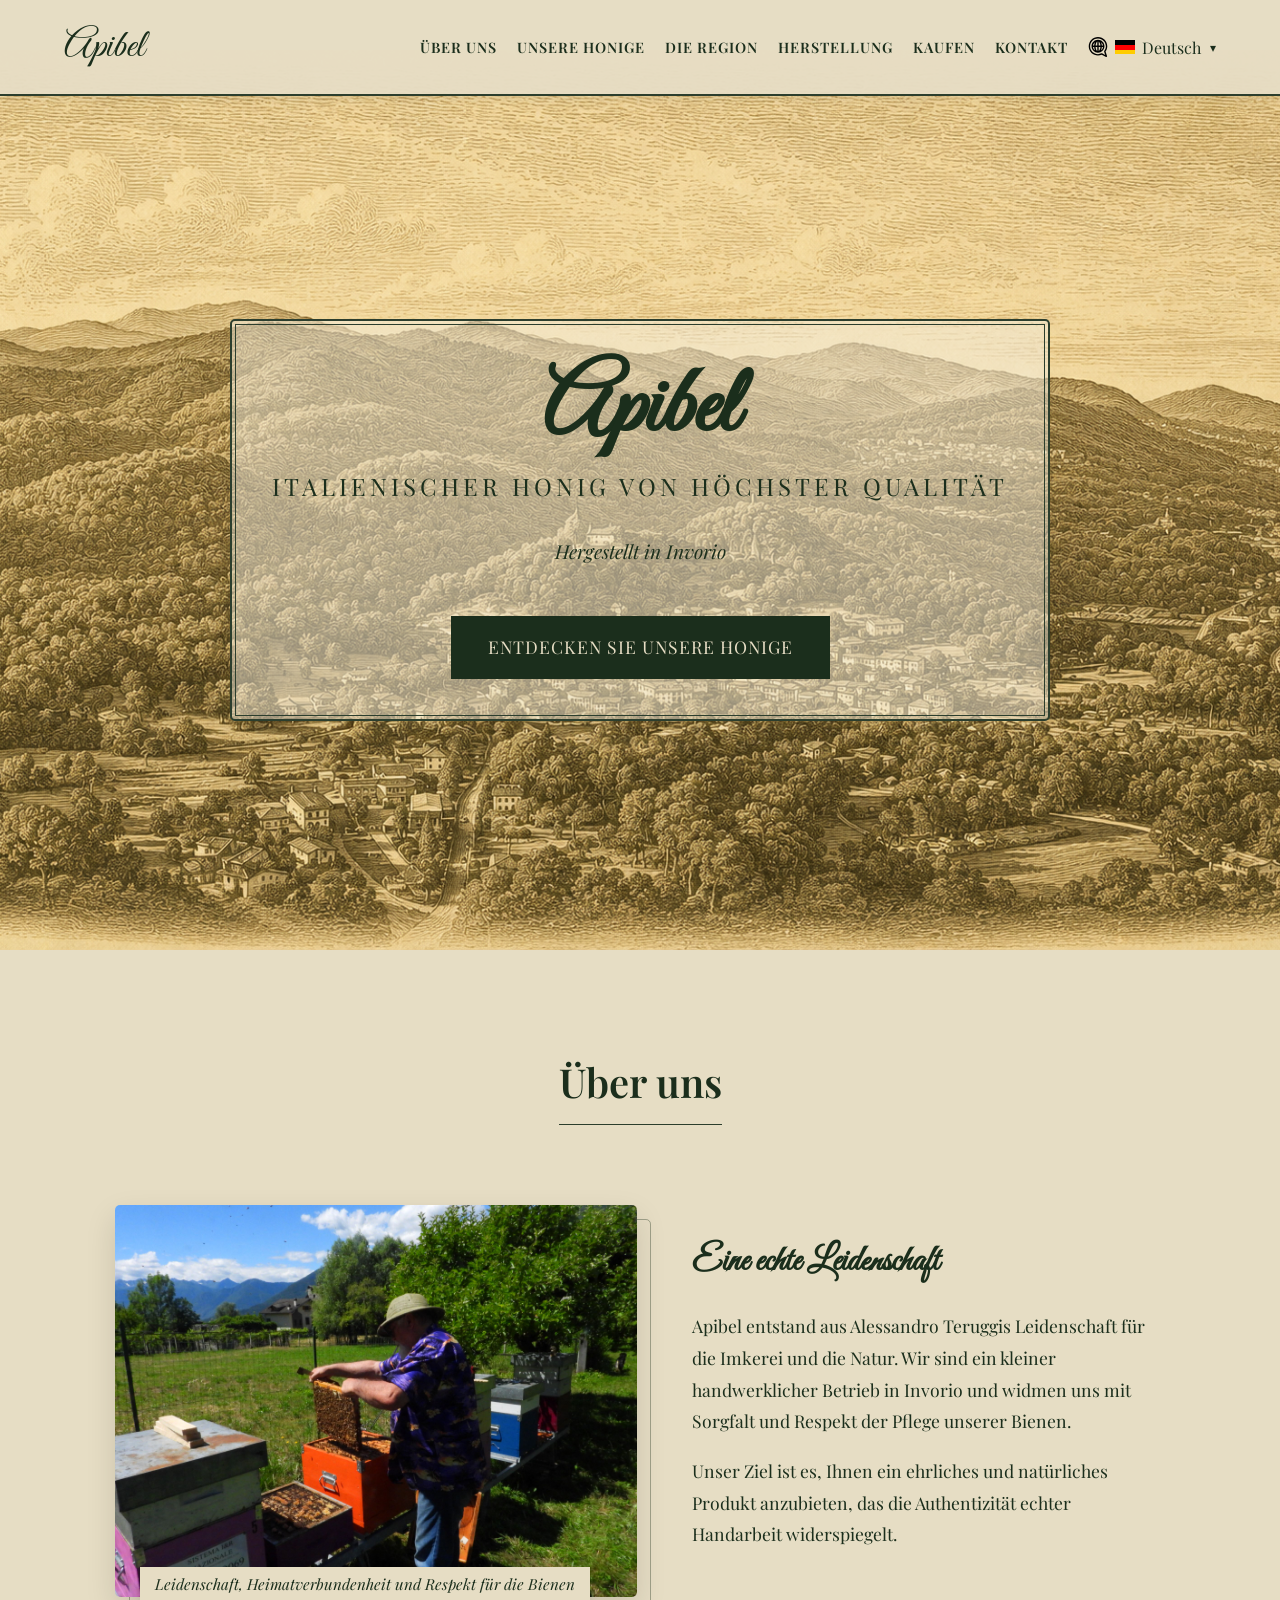
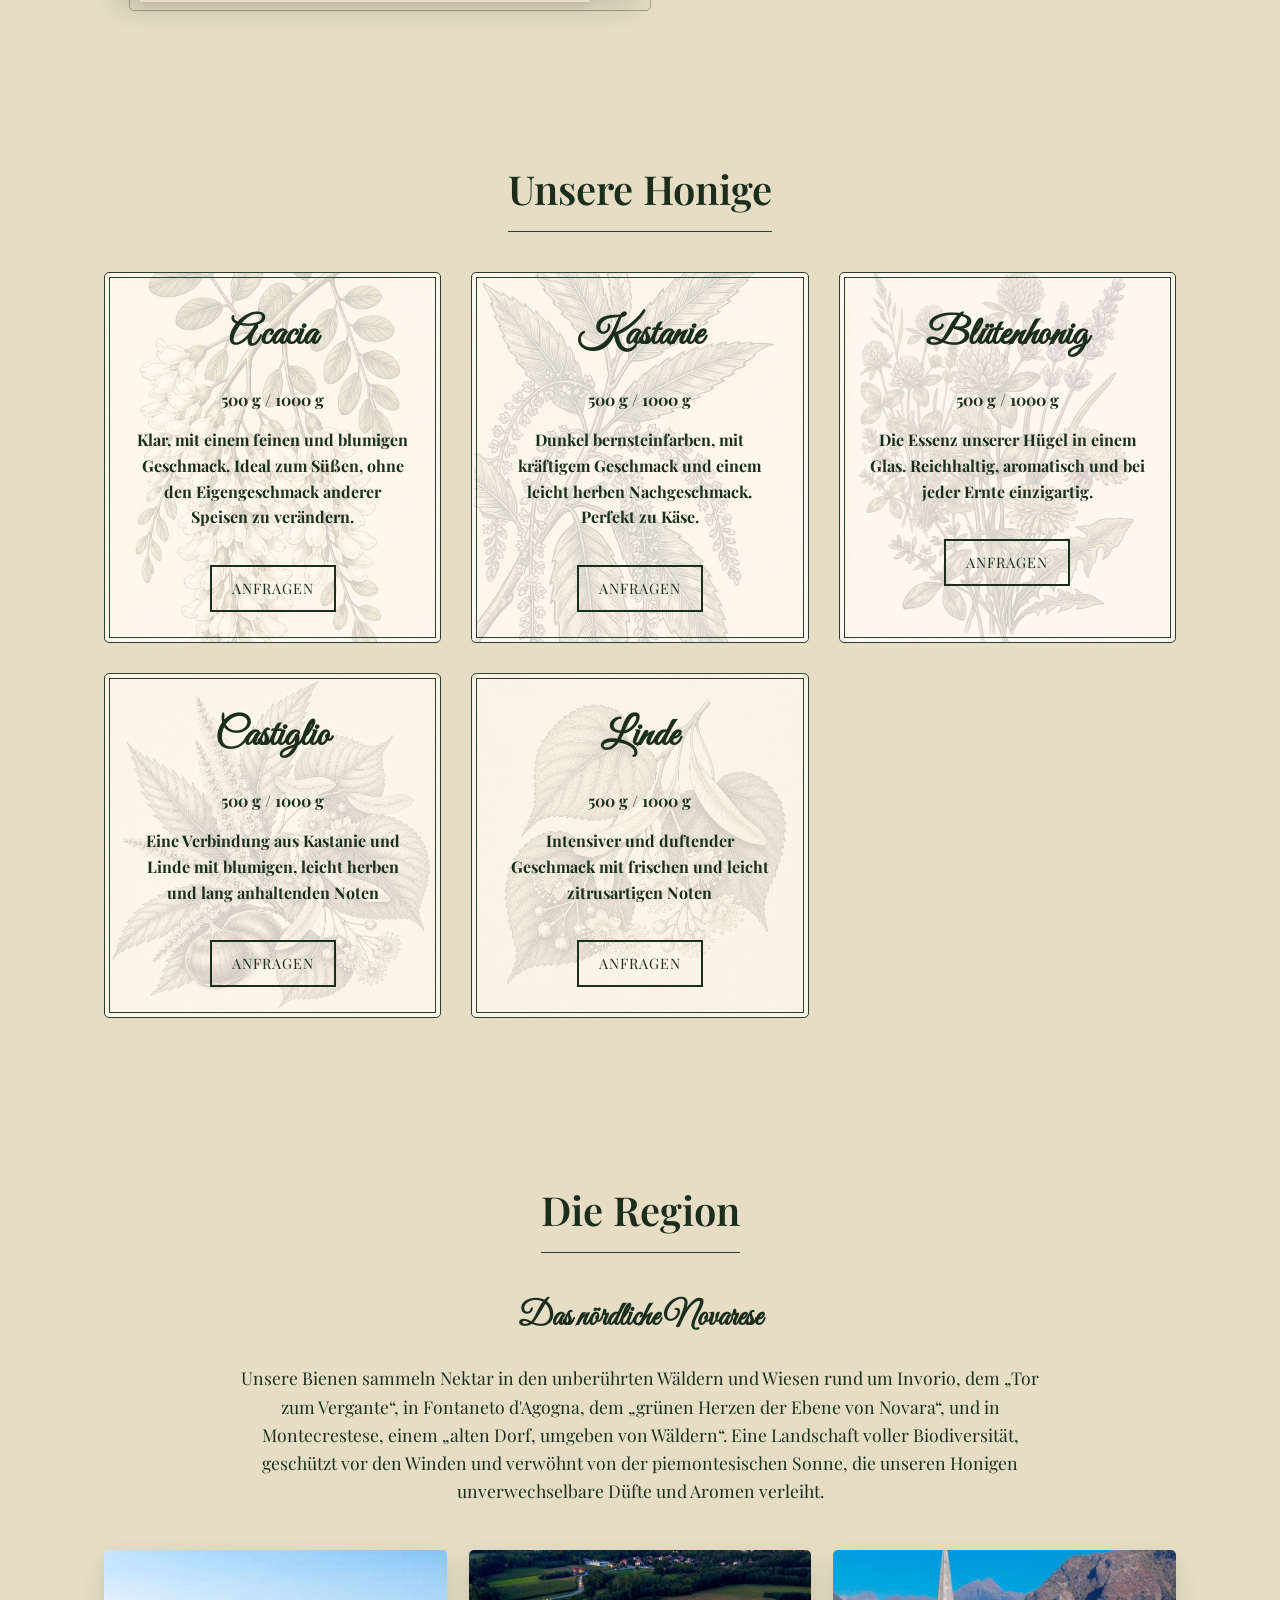
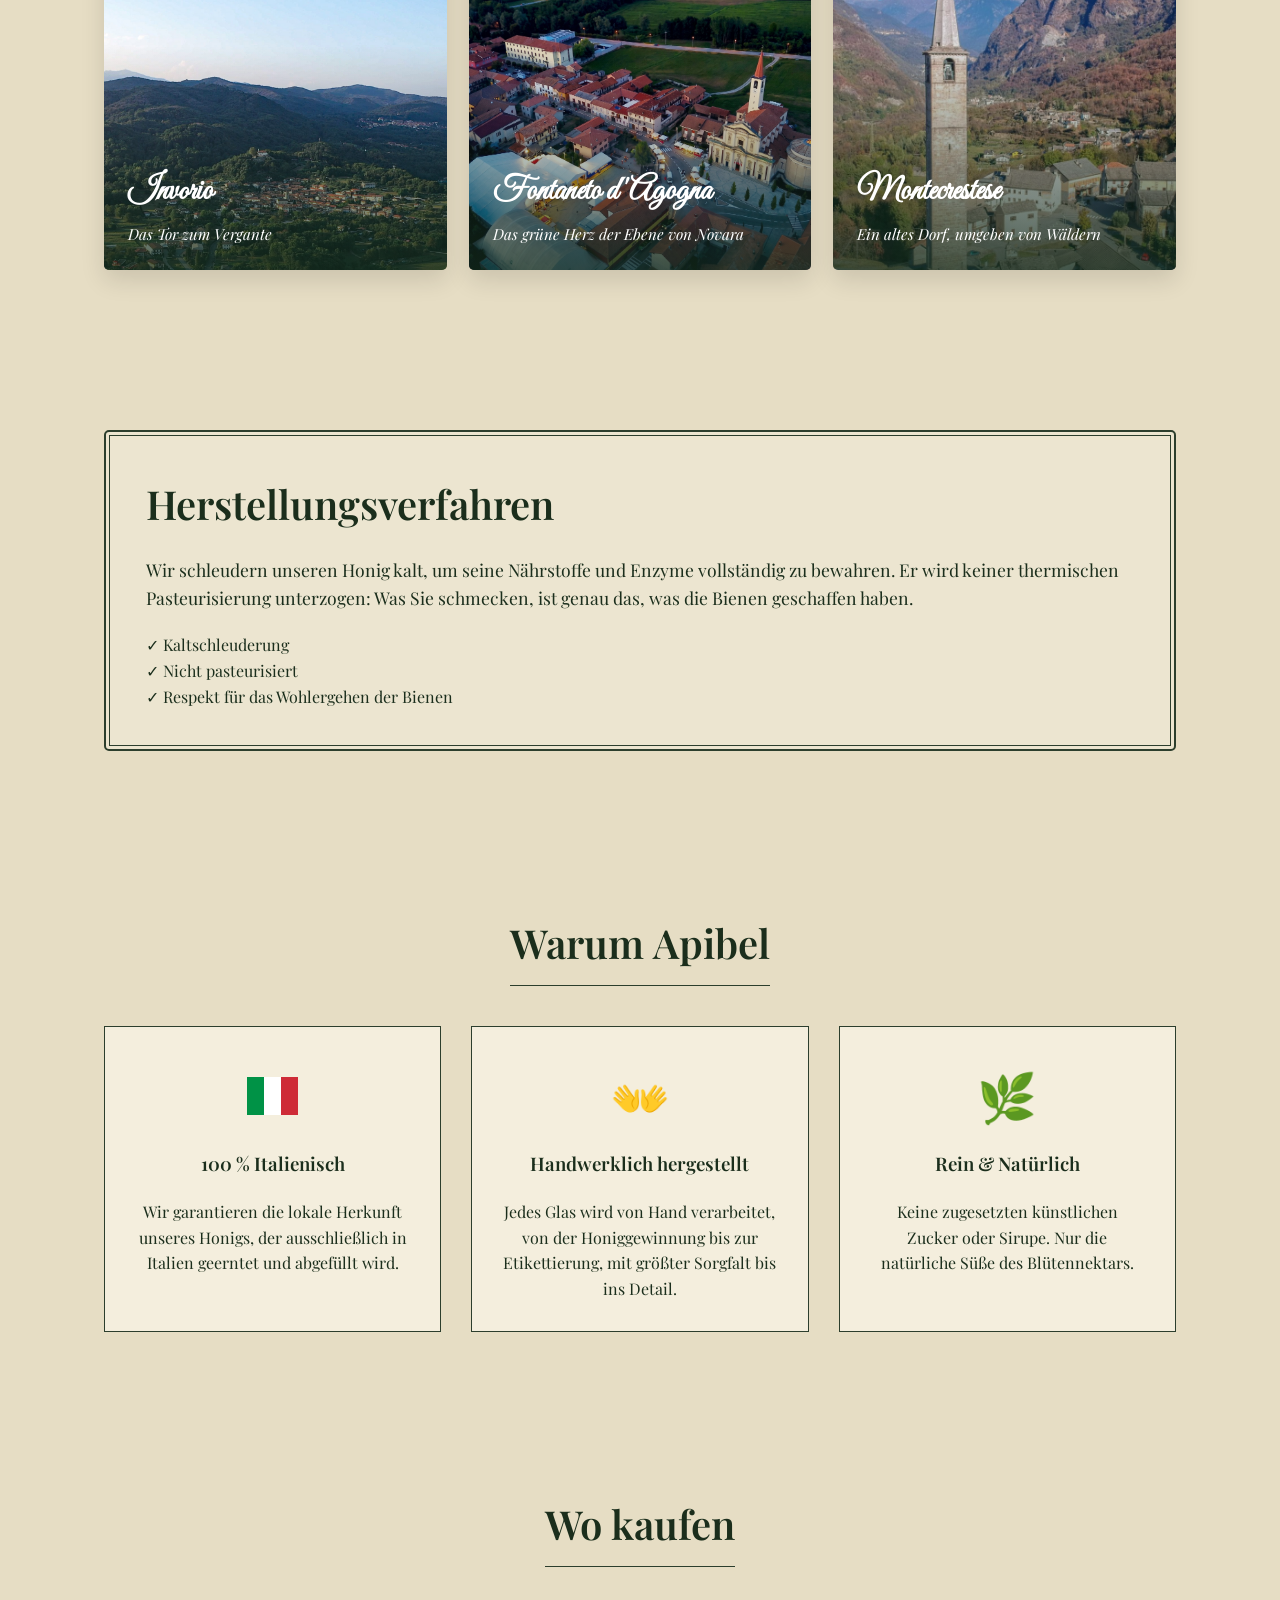
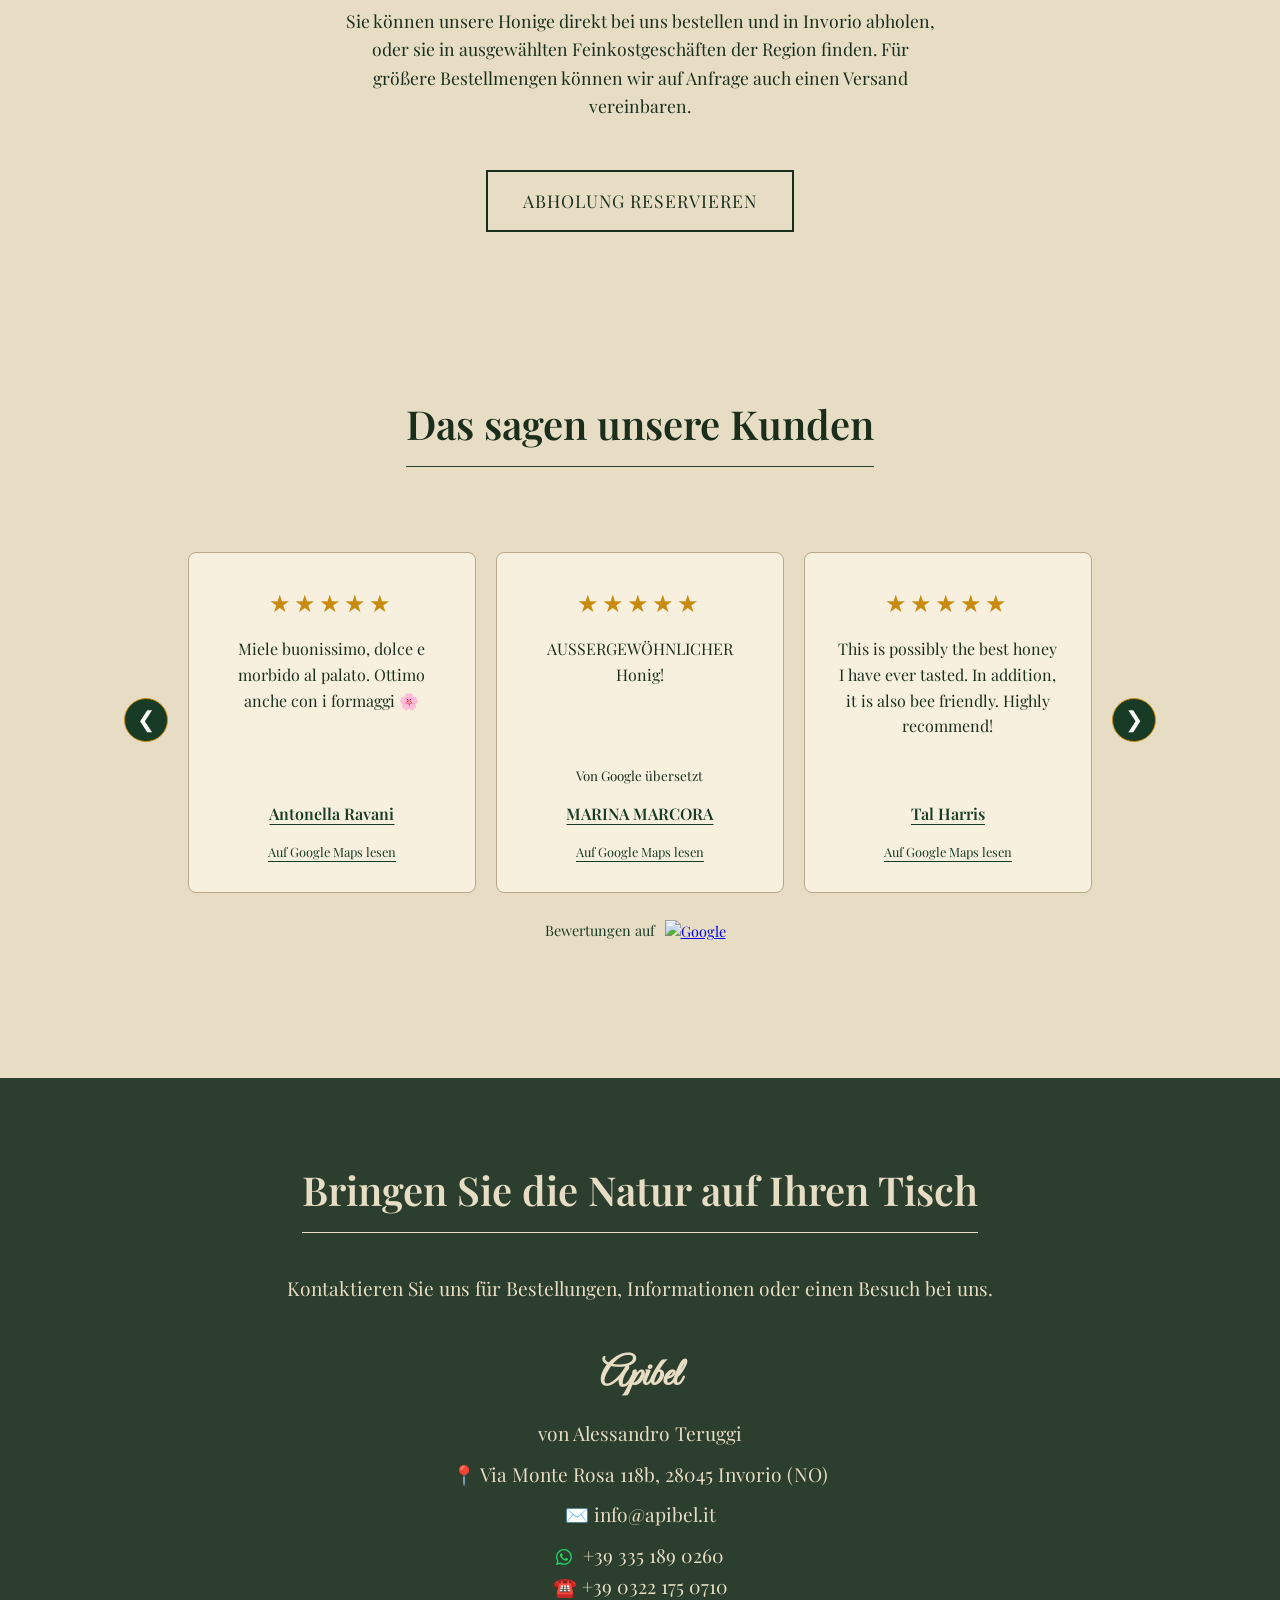
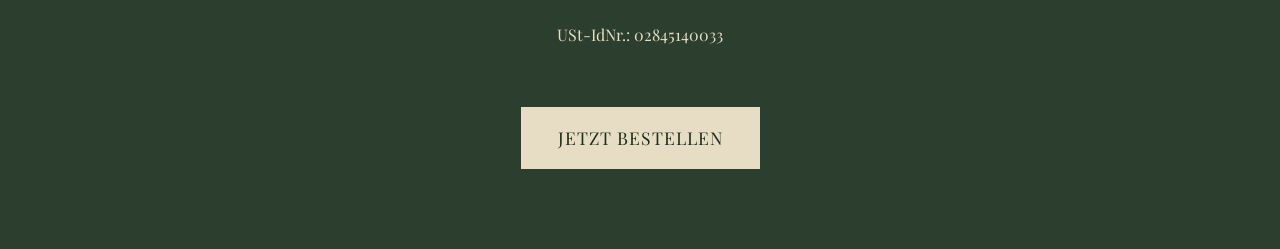
==== commit 836d675c: "Enable Google reviews on German page Load the reviews script on the German page, expand the reviews " ====
--- a/index-de.html
+++ b/index-de.html
@@ -383,7 +383,7 @@
             <div>♻️ BEACHTEN SIE DIE ÖRTLICHEN RECYCLINGVORSCHRIFTEN</div>
         </div-->
     </footer>
-
+    <script src="./static/google-reviews.js"></script>
     <script src="./static/scripts.js"></script>
 </body>
 
--- a/static/styles.css
+++ b/static/styles.css
@@ -590,6 +590,7 @@
     scroll-behavior: smooth;
     scroll-snap-type: x mandatory;
     scrollbar-width: none;
+    padding-top: 5px;
 }
 
 #recensioni .reviews-track::-webkit-scrollbar {
@@ -620,15 +621,12 @@
 }
 
 #recensioni .review-text {
+    max-height: 150px;
+    overflow-y: auto;
+    overflow-x: hidden;
+    scrollbar-width: thin;
+    scrollbar-color: #c98a10 #eee2c9;
     flex: 1;
-    line-height: 1.7;
-    font-style: italic;
-}
-
-#recensioni .review-author {
-    color: #29452f;
-    font-style: normal;
-    font-weight: 600;
 }
 
 #recensioni .review-source {
@@ -686,6 +684,41 @@
     font-size: 0.8rem;
 }
 
+
+/* Google Review Author */
+
+.review-author {
+    color: #29452f;
+    display: flex;
+    justify-content: center;
+    align-items: center;
+    font-style: normal;
+    font-weight: 600;
+    color: var(--text-dark-green);
+}
+
+.review-author-info {
+    display: flex;
+    align-items: center;
+    gap: 12px;
+    color: inherit;
+    text-decoration: none;
+}
+
+.review-author-photo {
+    width: 44px;
+    height: 44px;
+    border-radius: 50%;
+    object-fit: cover;
+    flex-shrink: 0;
+    border: 2px solid var(--accent-gold);
+}
+
+.review-author-info:hover {
+    color: #c58b28;
+}
+
+
 /* Una sola card: mostra il riepilogo quando Google non restituisce recensioni. */
 #recensioni .reviews-carousel.has-summary {
     grid-template-columns: minmax(0, 1fr);
@@ -697,6 +730,7 @@
 
 #recensioni .reviews-carousel.has-summary .reviews-track {
     justify-content: center;
+    padding-top: 5px;
 }
 
 #recensioni .reviews-carousel.has-summary .review-card {
@@ -727,4 +761,4 @@
         height: 32px;
         font-size: 16px;
     }
-}
+}
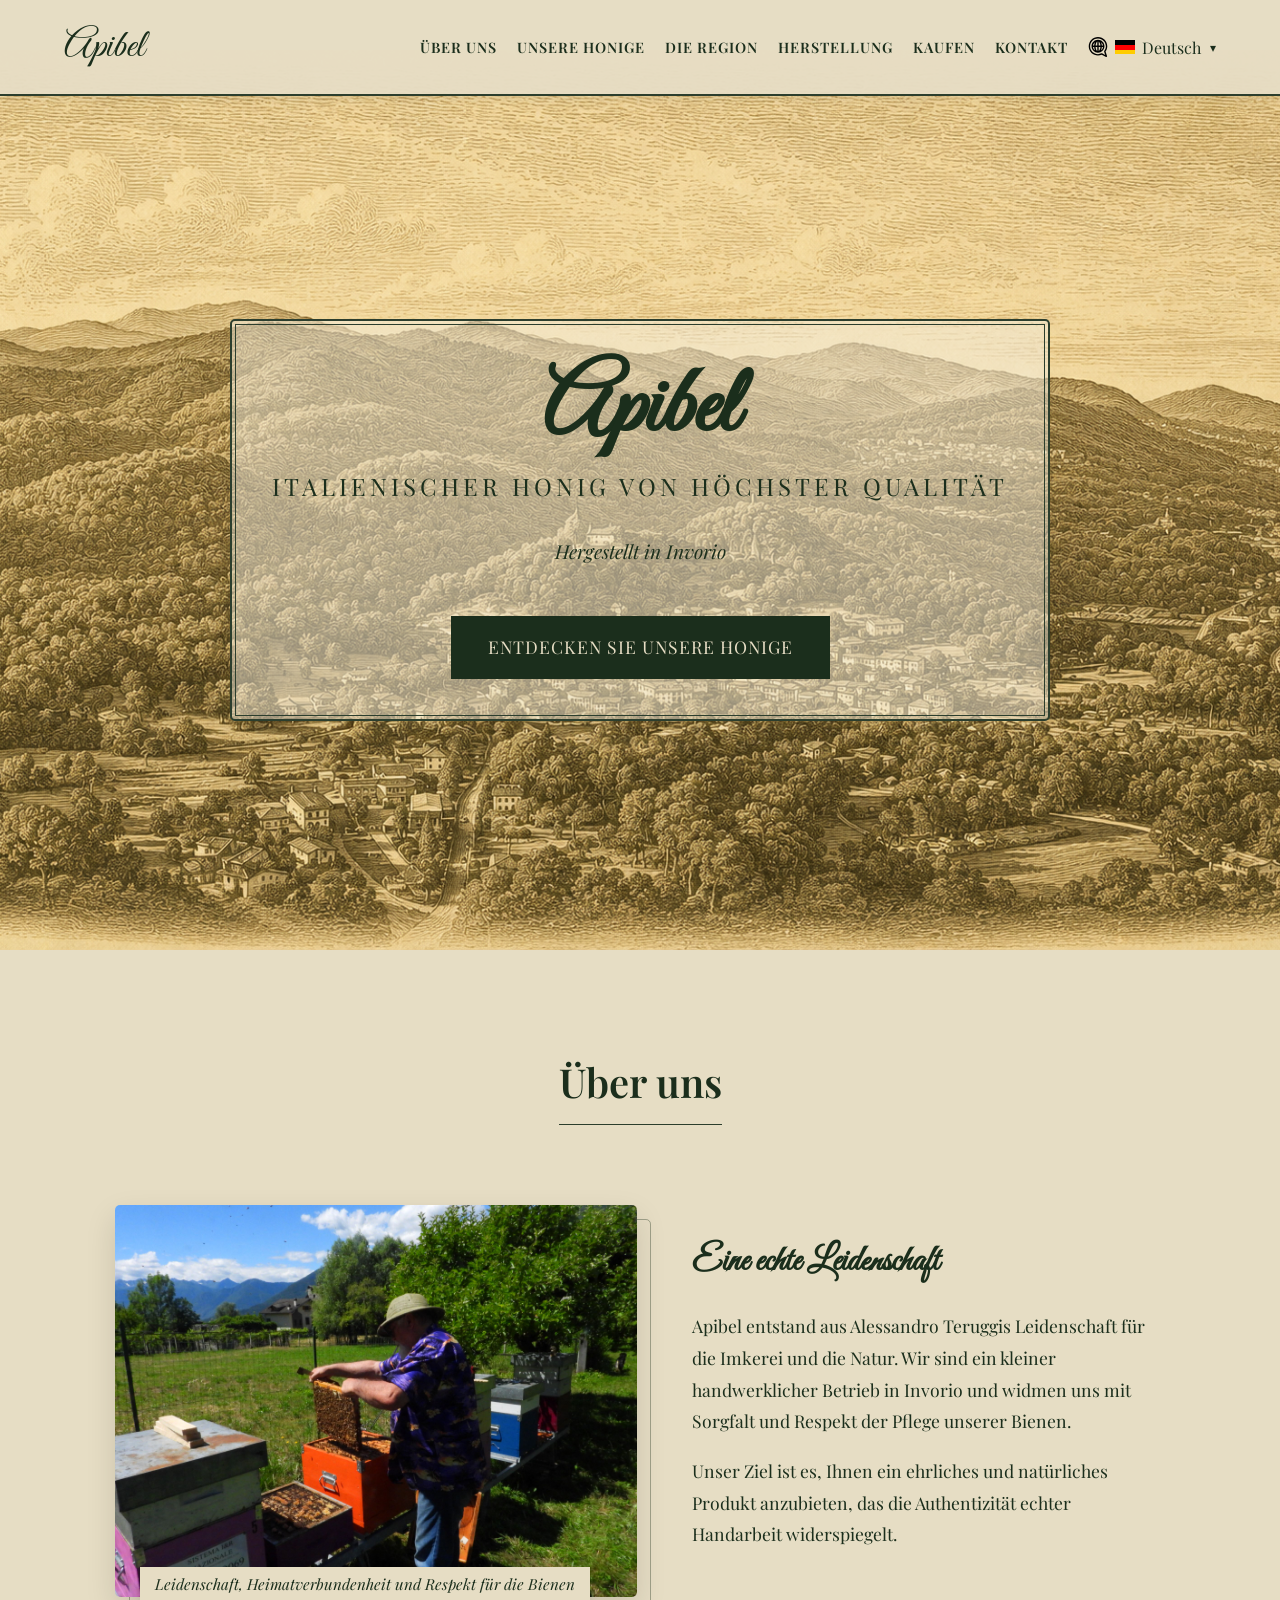
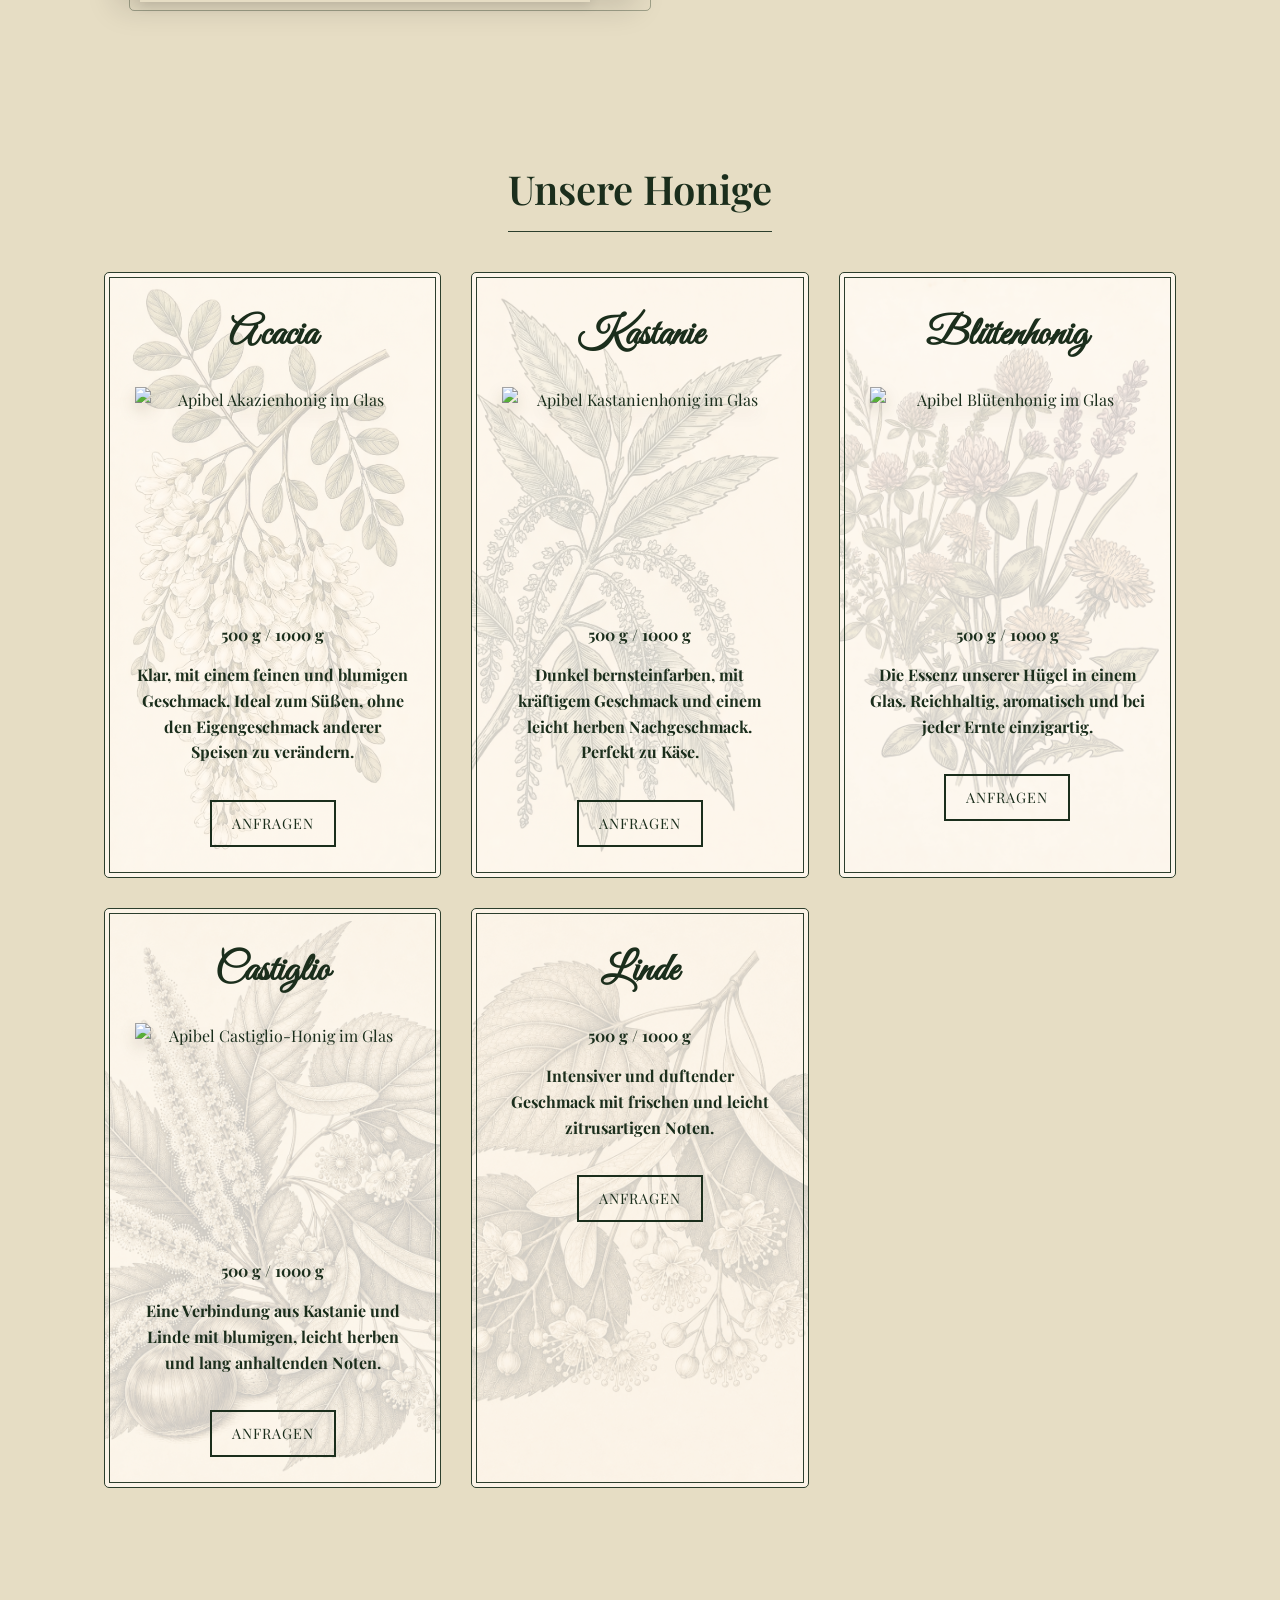
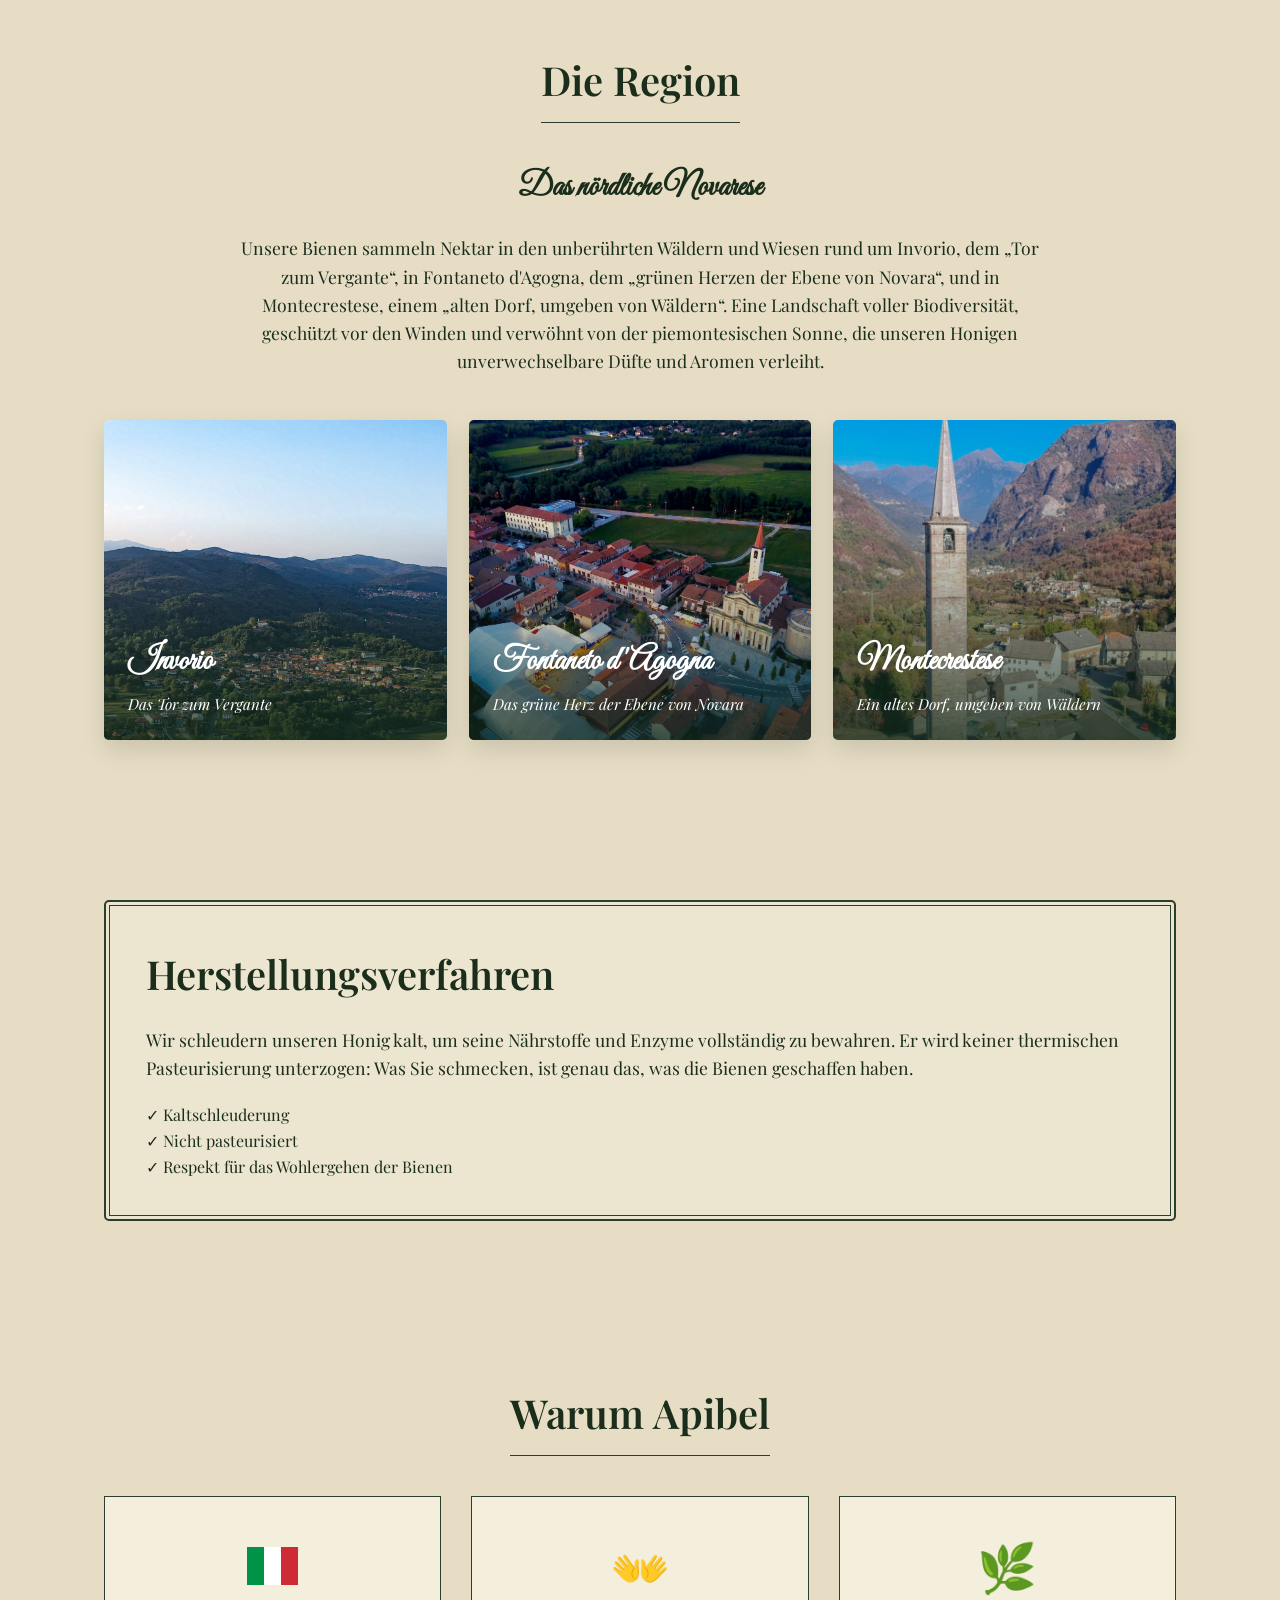
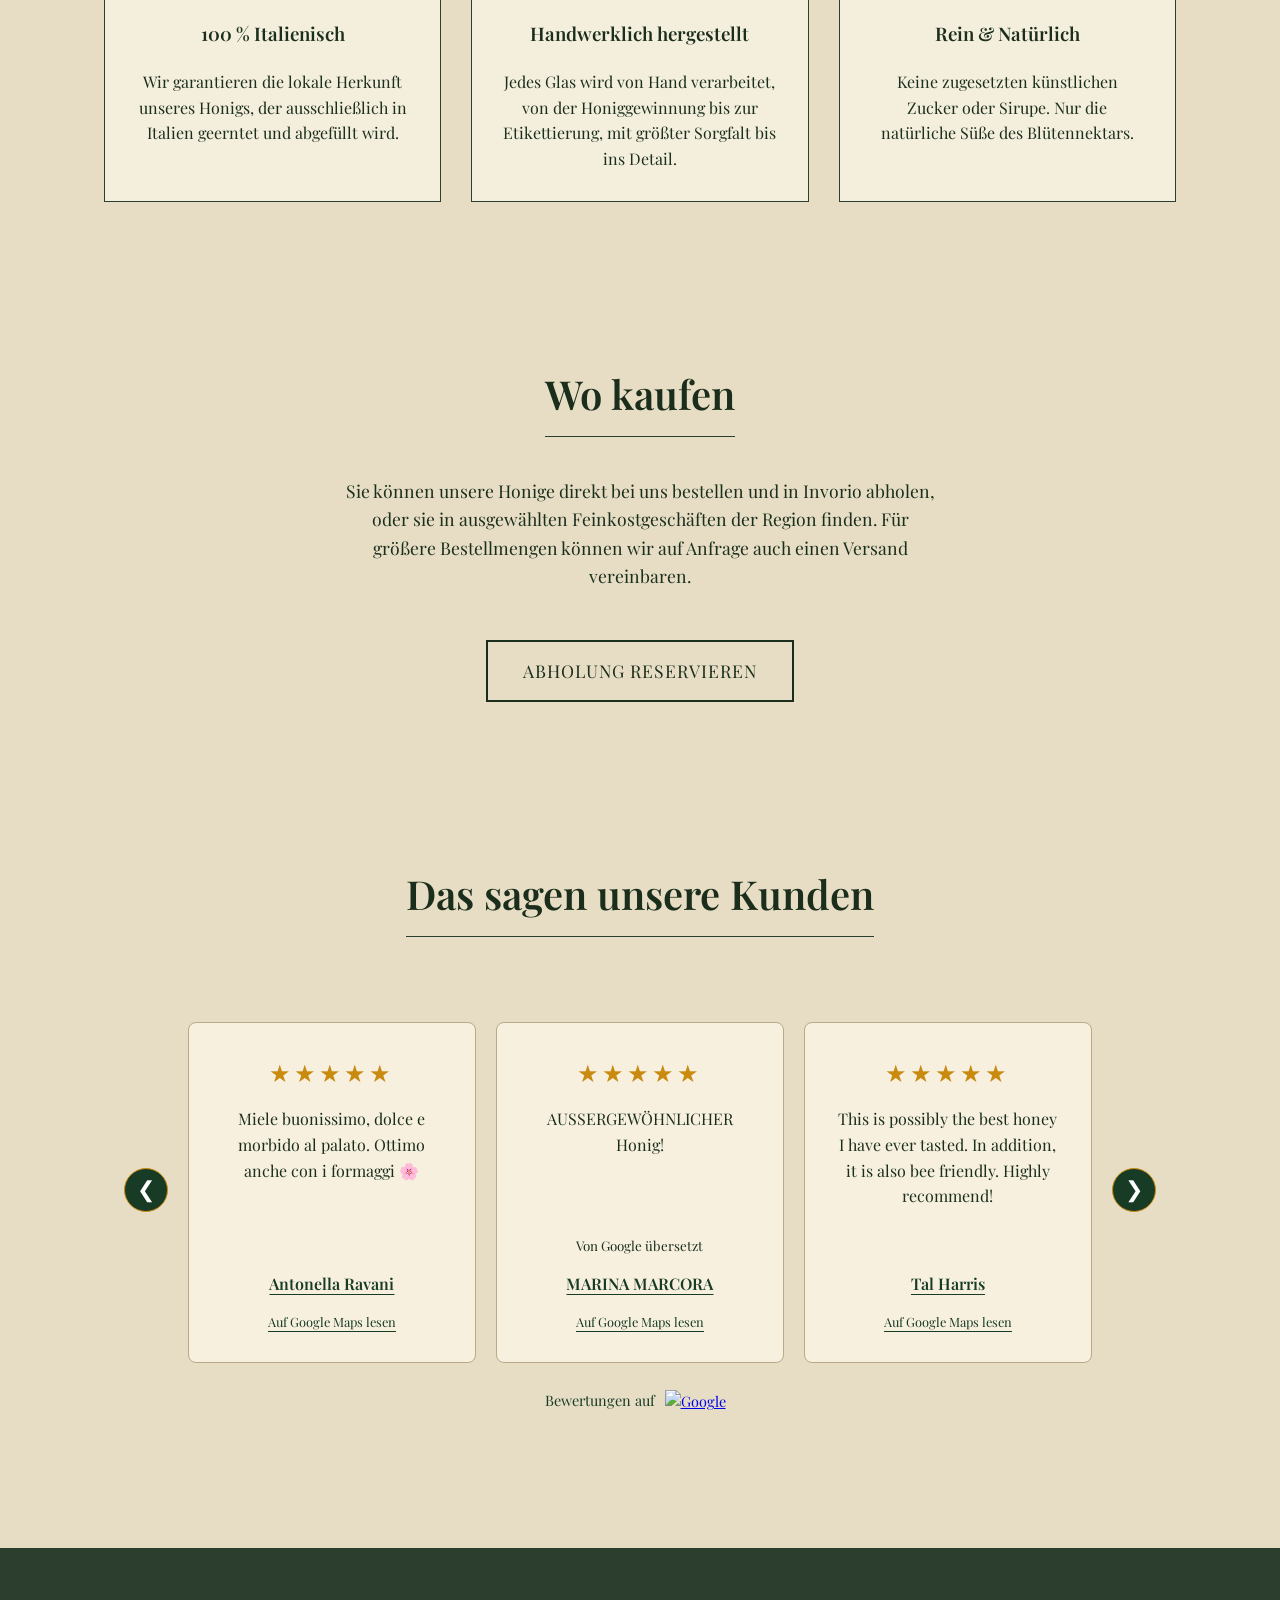
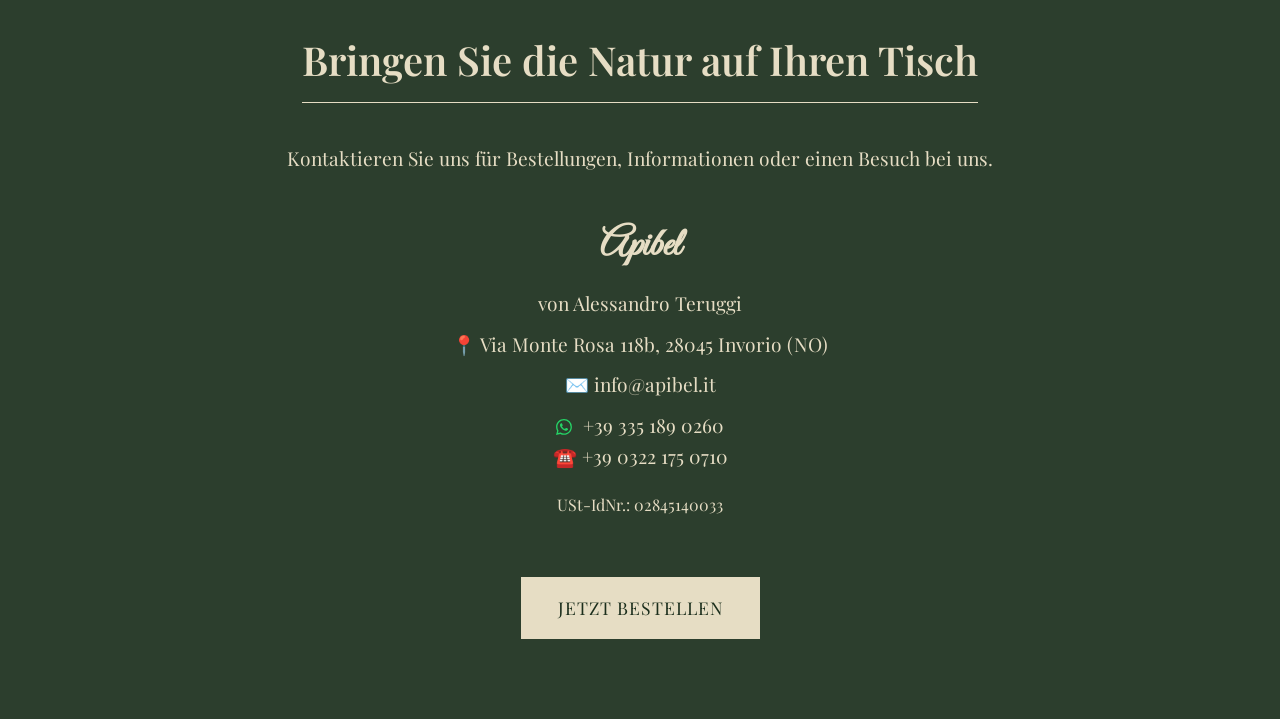
==== commit fb2e0926: "Add honey jar images to product cards Add jar photos for four honey varieties across the language pa" ====
--- a/index-de.html
+++ b/index-de.html
@@ -7,9 +7,9 @@
     <meta name="viewport" content="width=device-width, initial-scale=1.0">
 
     <!-- SEO -->
-    <title>Apibel | Miele Italiano di Invorio</title>
+    <title>Apibel | Italienischer Honig aus Invorio</title>
     <meta name="description"
-        content="Scopri Apibel, miele artigianale italiano di eccellenza. Mieli naturali prodotti con passione nel territorio piemontese.">
+        content="Entdecken Sie Apibel, feinsten italienischen Honig aus handwerklicher Herstellung. Naturbelassene Honigsorten, mit Leidenschaft im Piemont produziert.">
 
     <link rel="canonical" href="https://apibel.it/">
 
@@ -160,58 +160,122 @@
         </div>
     </section>
 
+
     <section id="mieli">
         <div class="section-center">
             <h2>Unsere Honige</h2>
         </div>
+
         <div class="grid-3">
+
+            <!-- ACACIA -->
             <div class="card label-box"
-                style="background: linear-gradient(rgba(255, 255, 255, 0.75), rgba(255, 255, 255, 0.75)), url('fiori_accacia.jpg') no-repeat center center; background-size: cover;">
+                style="background: linear-gradient(rgba(255,255,255,0.75), rgba(255,255,255,0.75)), url('fiori_accacia.jpg') no-repeat center center; background-size: cover;">
+
                 <h3 class="cursive" style="font-size: 2.5rem;">Acacia</h3>
+
+                <img src="./static/assets/1kg%20ACACIA.webp" alt="Apibel Akazienhonig im Glas" class="honey-jar-image"
+                    loading="lazy">
+
                 <p><strong>500 g / 1000 g</strong></p>
-                <p class="descrizione-miele-card" style="margin: 15px 0;">Klar, mit einem feinen und blumigen Geschmack.
-                    Ideal zum Süßen, ohne
-                    den Eigengeschmack anderer Speisen zu verändern.</p>
-                <a href="#contatti" class="btn btn-outline" style="padding: 10px 20px; font-size: 0.9rem;">Anfragen</a>
-            </div>
+
+                <p class="descrizione-miele-card" style="margin: 15px 0;">
+                    Klar, mit einem feinen und blumigen Geschmack.
+                    Ideal zum Süßen, ohne den Eigengeschmack
+                    anderer Speisen zu verändern.
+                </p>
+
+                <a href="#contatti" class="btn btn-outline" style="padding: 10px 20px; font-size: 0.9rem;">
+                    Anfragen
+                </a>
+            </div>
+
+            <!-- KASTANIE -->
             <div class="card label-box"
-                style="background: linear-gradient(rgba(255, 255, 255, 0.75), rgba(255, 255, 255, 0.75)), url('fiori_castagno.jpg') no-repeat center center; background-size: cover;">
+                style="background: linear-gradient(rgba(255,255,255,0.75), rgba(255,255,255,0.75)), url('fiori_castagno.jpg') no-repeat center center; background-size: cover;">
+
                 <h3 class="cursive" style="font-size: 2.5rem;">Kastanie</h3>
+
+                <img src="./static/assets/1kg%20CASTAGNO.webp" alt="Apibel Kastanienhonig im Glas"
+                    class="honey-jar-image" loading="lazy">
+
                 <p><strong>500 g / 1000 g</strong></p>
-                <p class="descrizione-miele-card" style="margin: 15px 0;">Dunkel bernsteinfarben, mit kräftigem
-                    Geschmack und einem
-                    leicht herben Nachgeschmack.
-                    Perfekt zu Käse.</p>
-                <a href="#contatti" class="btn btn-outline" style="padding: 10px 20px; font-size: 0.9rem;">Anfragen</a>
-            </div>
+
+                <p class="descrizione-miele-card" style="margin: 15px 0;">
+                    Dunkel bernsteinfarben, mit kräftigem Geschmack
+                    und einem leicht herben Nachgeschmack.
+                    Perfekt zu Käse.
+                </p>
+
+                <a href="#contatti" class="btn btn-outline" style="padding: 10px 20px; font-size: 0.9rem;">
+                    Anfragen
+                </a>
+            </div>
+
+            <!-- BLÜTENHONIG -->
             <div class="card label-box"
-                style="background: linear-gradient(rgba(255, 255, 255, 0.75), rgba(255, 255, 255, 0.75)), url('millefiori.jpeg') no-repeat center center; background-size: cover;">
+                style="background: linear-gradient(rgba(255,255,255,0.75), rgba(255,255,255,0.75)), url('millefiori.jpeg') no-repeat center center; background-size: cover;">
+
                 <h3 class="cursive" style="font-size: 2.5rem;">Blütenhonig</h3>
+
+                <img src="./static/assets/1k%20MILLEFIORI.webp" alt="Apibel Blütenhonig im Glas" class="honey-jar-image"
+                    loading="lazy">
+
                 <p><strong>500 g / 1000 g</strong></p>
-                <p class="descrizione-miele-card" style="margin: 15px 0;">Die Essenz unserer Hügel in einem Glas.
+
+                <p class="descrizione-miele-card" style="margin: 15px 0;">
+                    Die Essenz unserer Hügel in einem Glas.
                     Reichhaltig, aromatisch und bei jeder
-                    Ernte einzigartig.</p>
-                <a href="#contatti" class="btn btn-outline" style="padding: 10px 20px; font-size: 0.9rem;">Anfragen</a>
-            </div>
+                    Ernte einzigartig.
+                </p>
+
+                <a href="#contatti" class="btn btn-outline" style="padding: 10px 20px; font-size: 0.9rem;">
+                    Anfragen
+                </a>
+            </div>
+
+            <!-- CASTIGLIO -->
             <div class="card label-box"
-                style="background: linear-gradient(rgba(255, 255, 255, 0.75), rgba(255, 255, 255, 0.75)), url('castiglio.png') no-repeat center center; background-size: cover;">
+                style="background: linear-gradient(rgba(255,255,255,0.75), rgba(255,255,255,0.75)), url('castiglio.png') no-repeat center center; background-size: cover;">
+
                 <h3 class="cursive" style="font-size: 2.5rem;">Castiglio</h3>
+
+                <img src="./static/assets/1kg%20CASTIGLIO.webp" alt="Apibel Castiglio-Honig im Glas"
+                    class="honey-jar-image" loading="lazy">
+
                 <p><strong>500 g / 1000 g</strong></p>
-                <p class="descrizione-miele-card" style="margin: 15px 0;">Eine Verbindung aus Kastanie und Linde mit
-                    blumigen, leicht herben und lang anhaltenden Noten</p>
-                <a href="#contatti" class="btn btn-outline" style="padding: 10px 20px; font-size: 0.9rem;">Anfragen</a>
-            </div>
+
+                <p class="descrizione-miele-card" style="margin: 15px 0;">
+                    Eine Verbindung aus Kastanie und Linde mit
+                    blumigen, leicht herben und lang anhaltenden Noten.
+                </p>
+
+                <a href="#contatti" class="btn btn-outline" style="padding: 10px 20px; font-size: 0.9rem;">
+                    Anfragen
+                </a>
+            </div>
+
+            <!-- LINDE -->
             <div class="card label-box"
-                style="background: linear-gradient(rgba(255, 255, 255, 0.75), rgba(255, 255, 255, 0.75)), url('tiglio.png') no-repeat center center; background-size: cover;">
+                style="background: linear-gradient(rgba(255,255,255,0.75), rgba(255,255,255,0.75)), url('tiglio.png') no-repeat center center; background-size: cover;">
+
                 <h3 class="cursive" style="font-size: 2.5rem;">Linde</h3>
+
                 <p><strong>500 g / 1000 g</strong></p>
-                <p class="descrizione-miele-card" style="margin: 15px 0;">Intensiver und duftender Geschmack mit
-                    frischen und
-                    leicht zitrusartigen Noten</p>
-                <a href="#contatti" class="btn btn-outline" style="padding: 10px 20px; font-size: 0.9rem;">Anfragen</a>
-            </div>
-        </div>
-    </section>
+
+                <p class="descrizione-miele-card" style="margin: 15px 0;">
+                    Intensiver und duftender Geschmack mit frischen
+                    und leicht zitrusartigen Noten.
+                </p>
+
+                <a href="#contatti" class="btn btn-outline" style="padding: 10px 20px; font-size: 0.9rem;">
+                    Anfragen
+                </a>
+            </div>
+
+        </div>
+    </section>
+
 
     <section id="territorio" class="section-center">
         <h2>Die Region</h2>
--- a/static/styles.css
+++ b/static/styles.css
@@ -761,4 +761,27 @@
         height: 32px;
         font-size: 16px;
     }
-}+}
+
+
+/* Honey jar images */
+#mieli .honey-jar-image {
+    display: block;
+    width: 100%;
+    height: 220px;
+    object-fit: contain;
+    margin: 0 auto 15px;
+
+    filter: drop-shadow(0 8px 8px rgba(40, 30, 10, 0.15));
+    transition: transform 0.3s ease;
+}
+
+#mieli .card:hover .honey-jar-image {
+    transform: scale(1.05);
+}
+
+@media (max-width: 600px) {
+    #mieli .honey-jar-image {
+        height: 200px;
+    }
+}
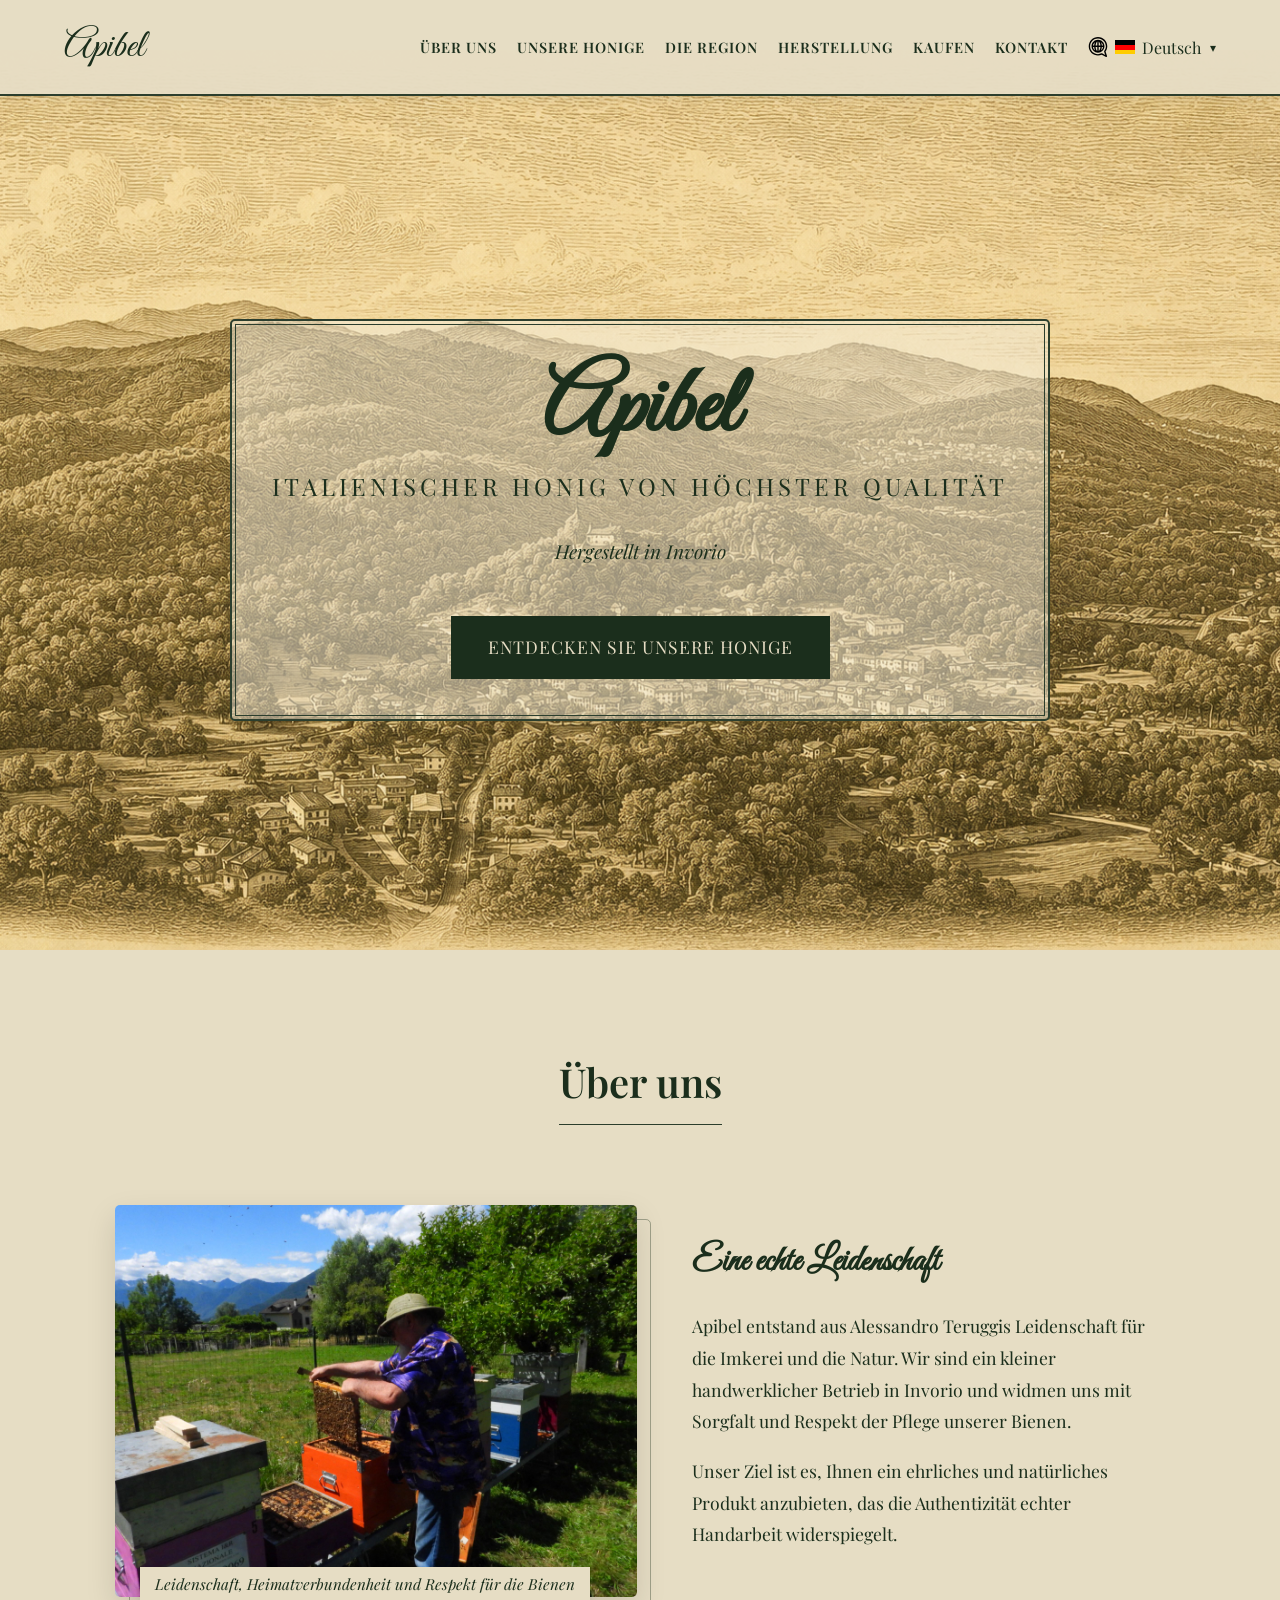
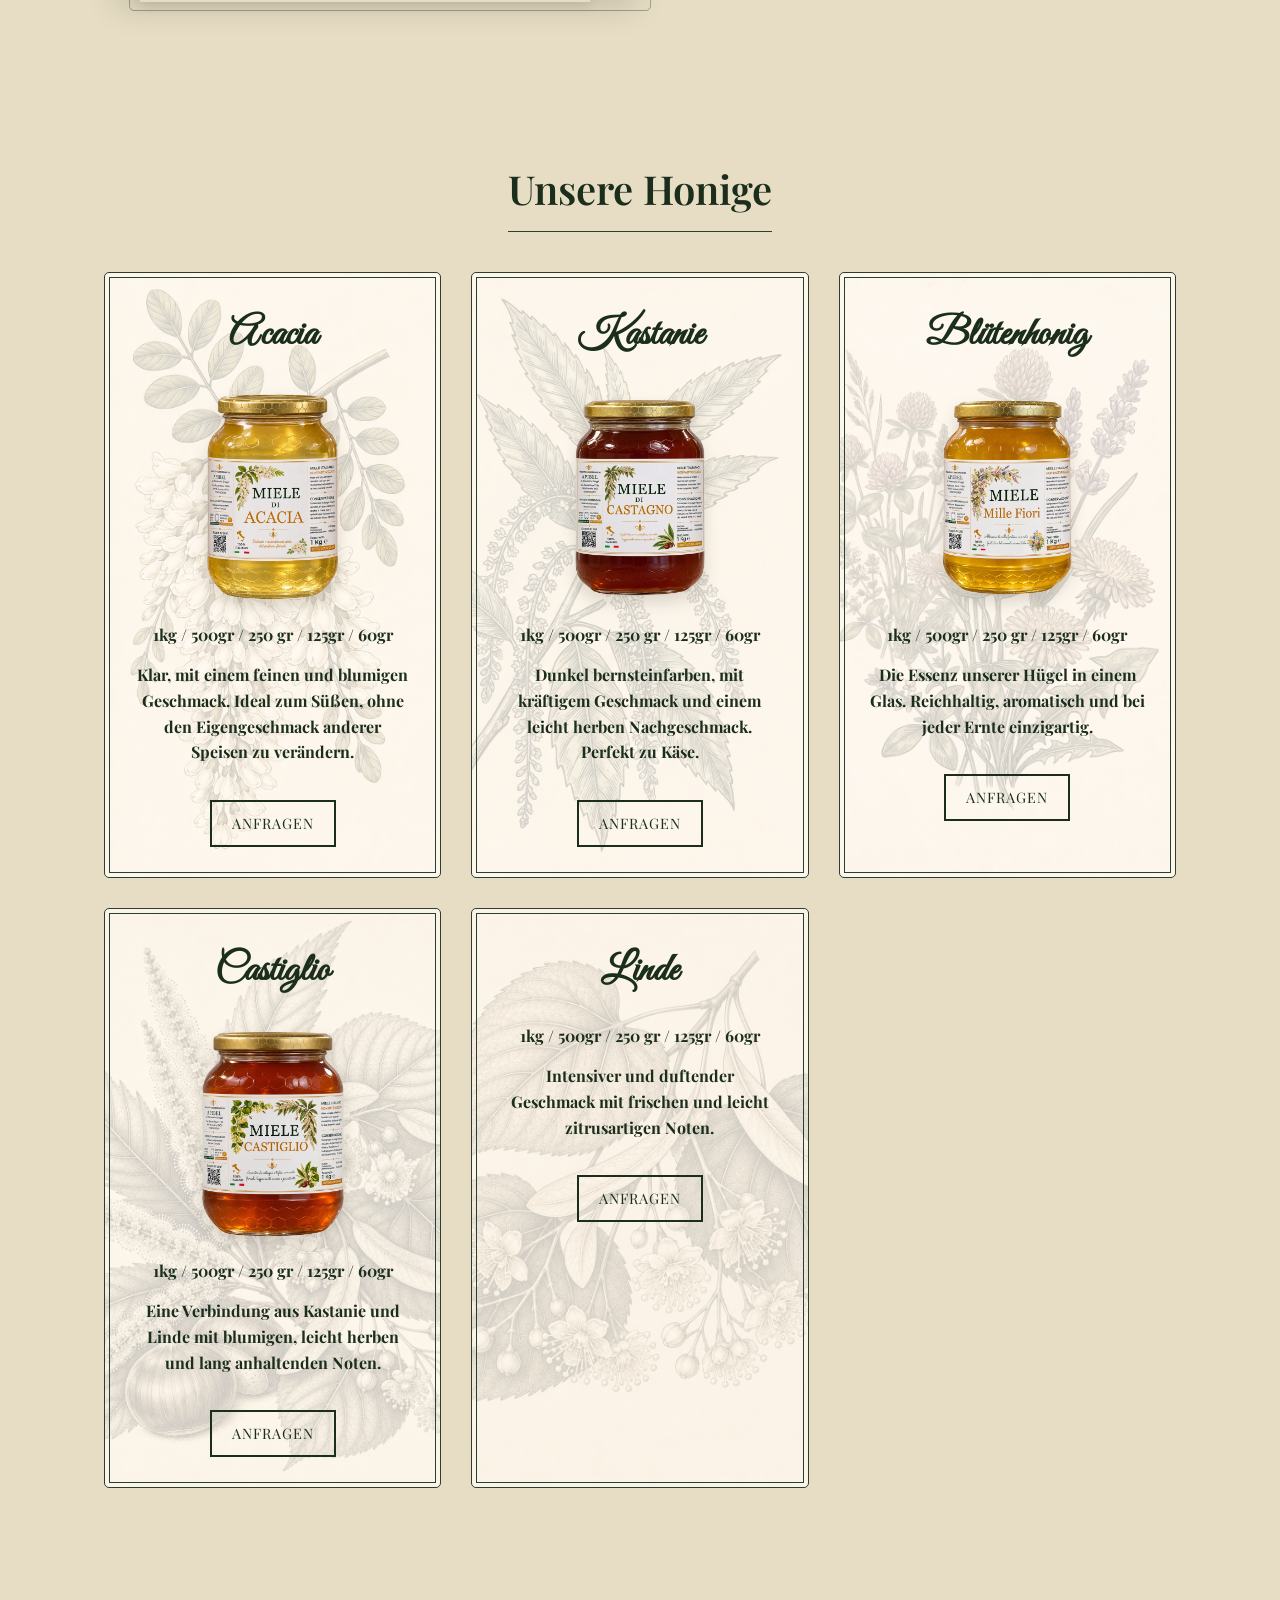
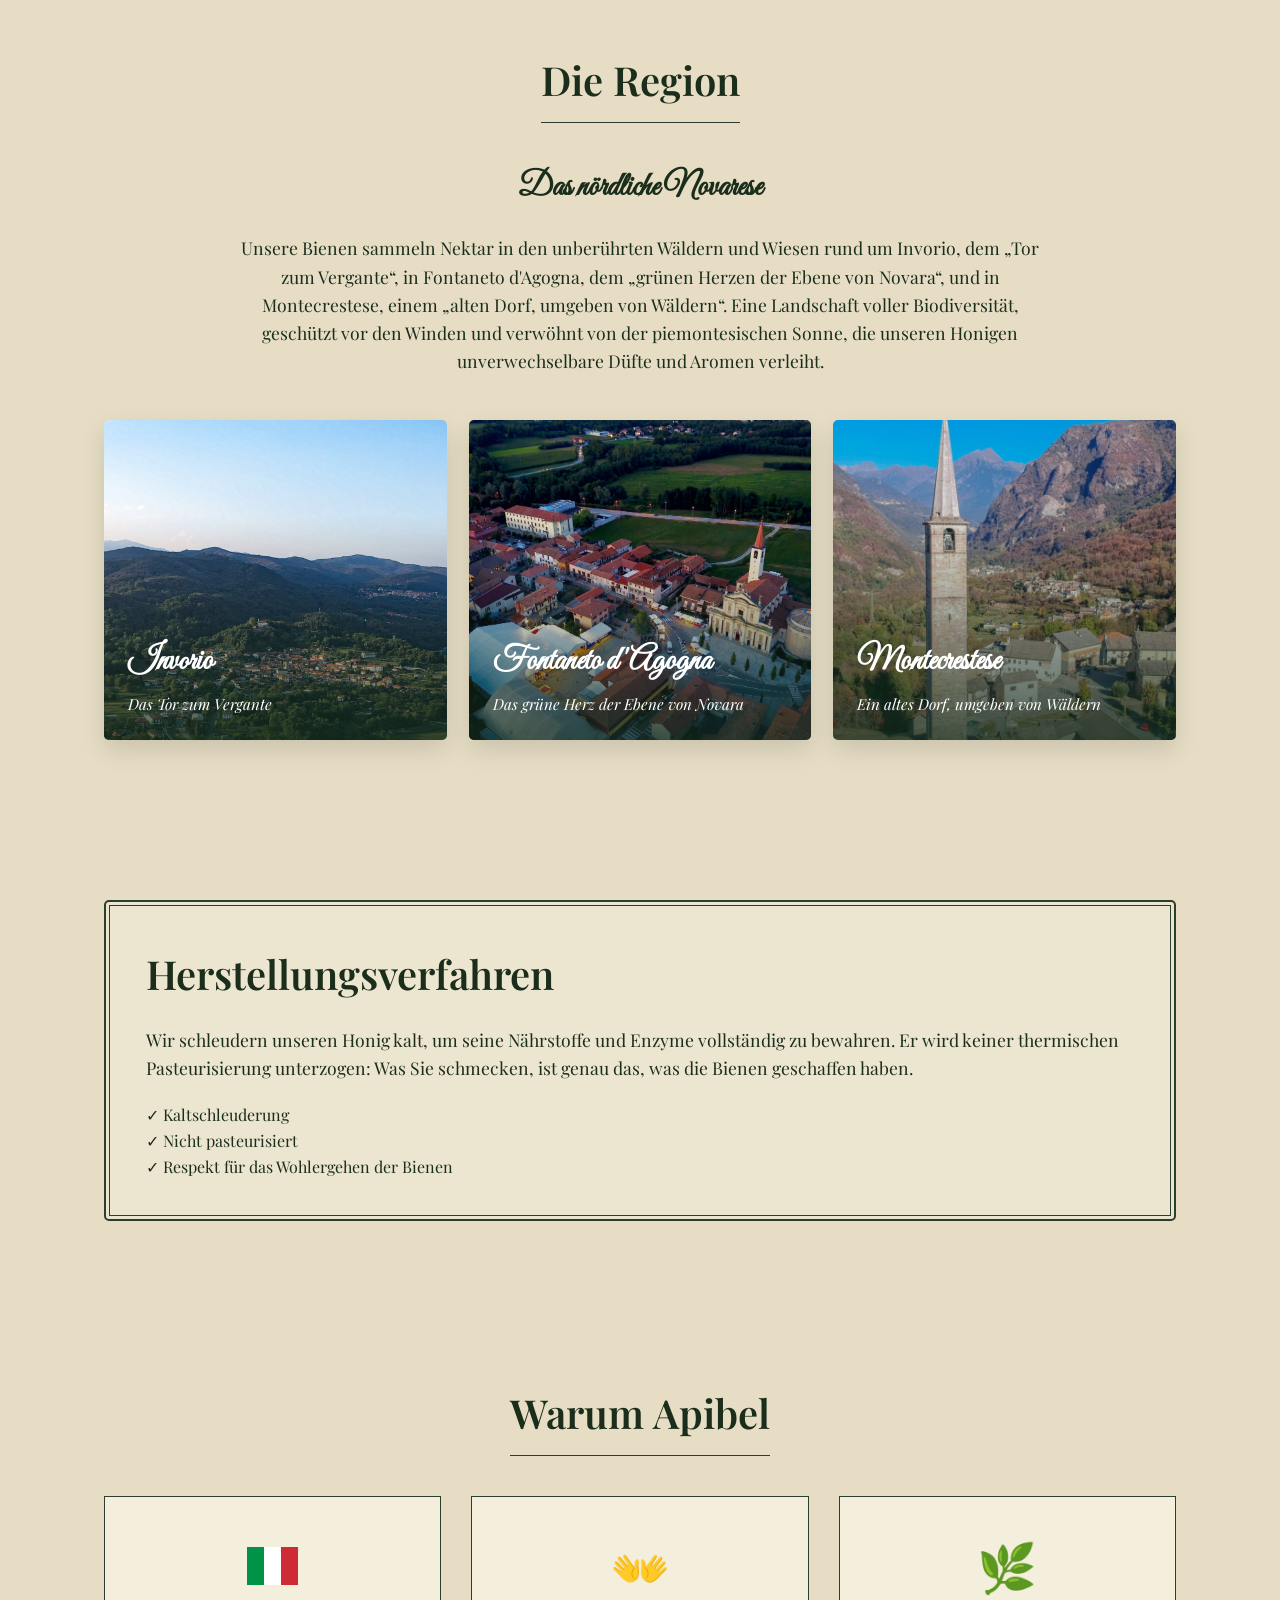
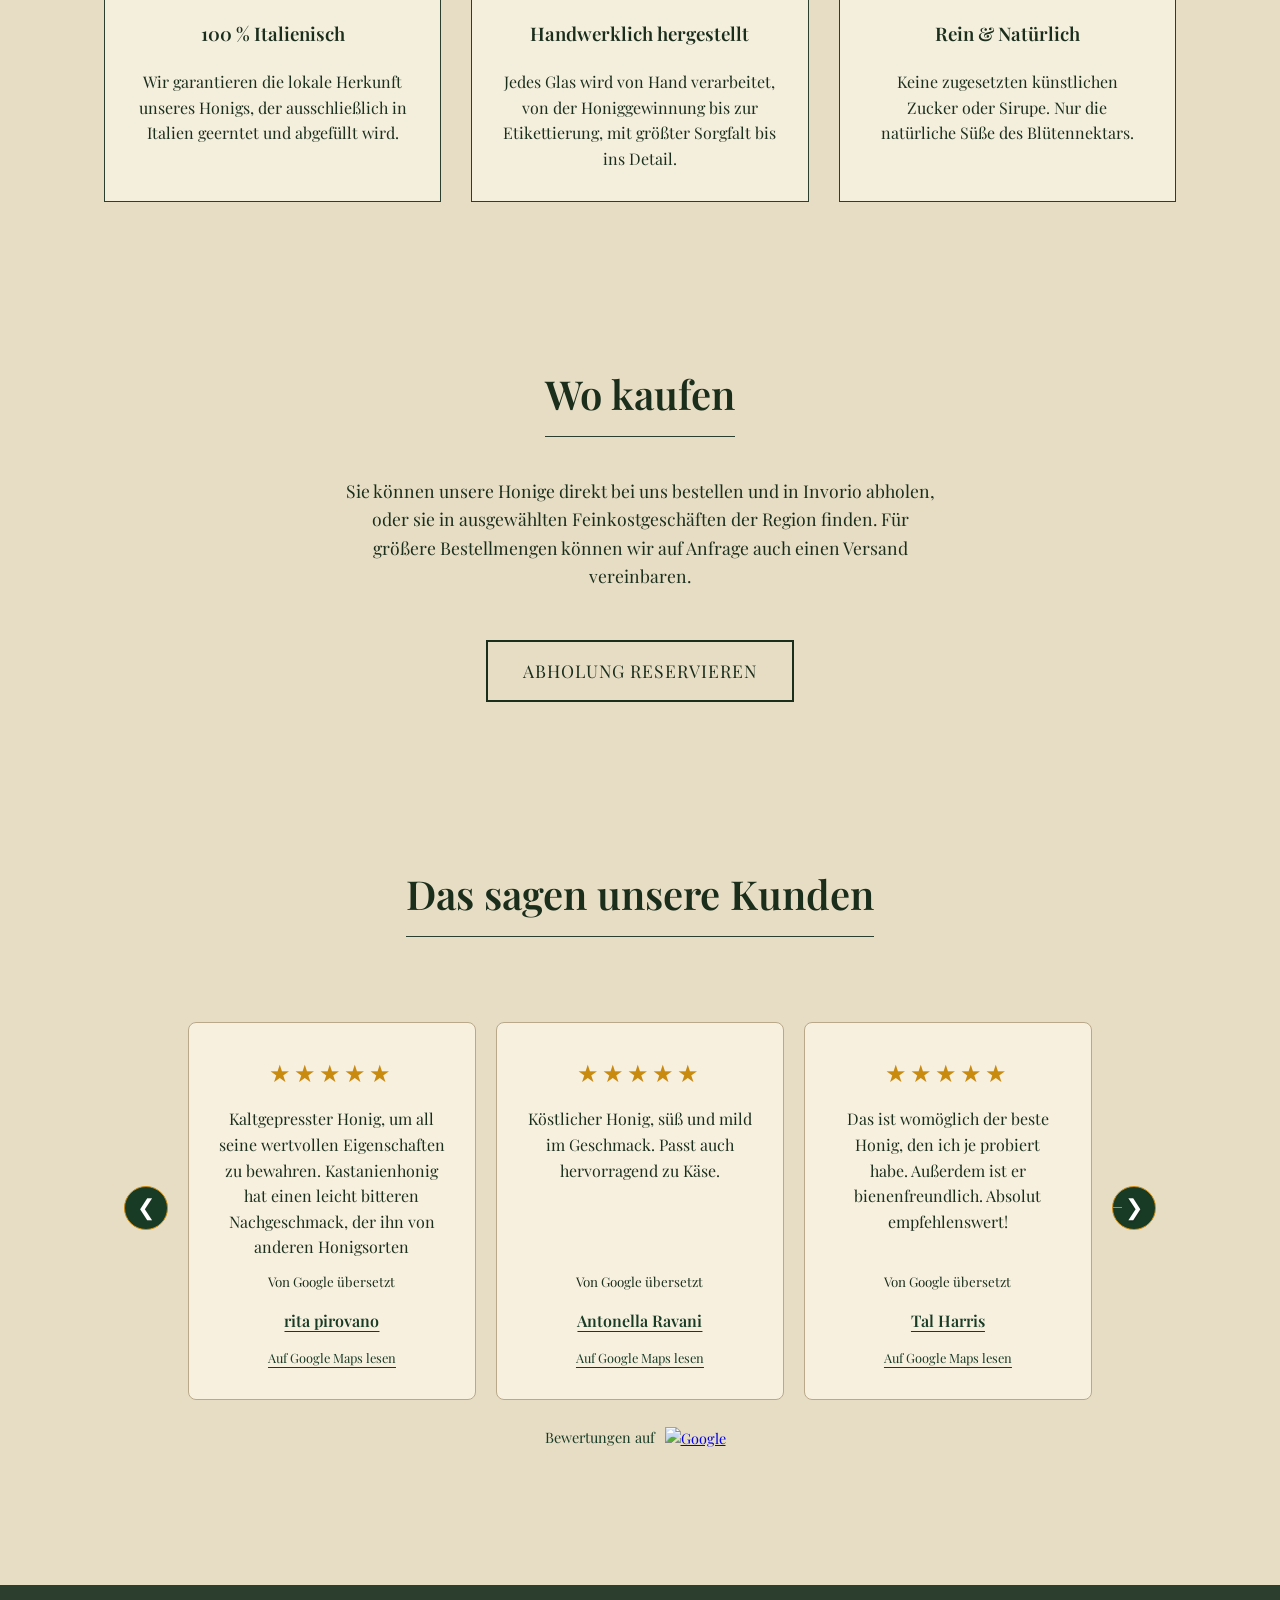
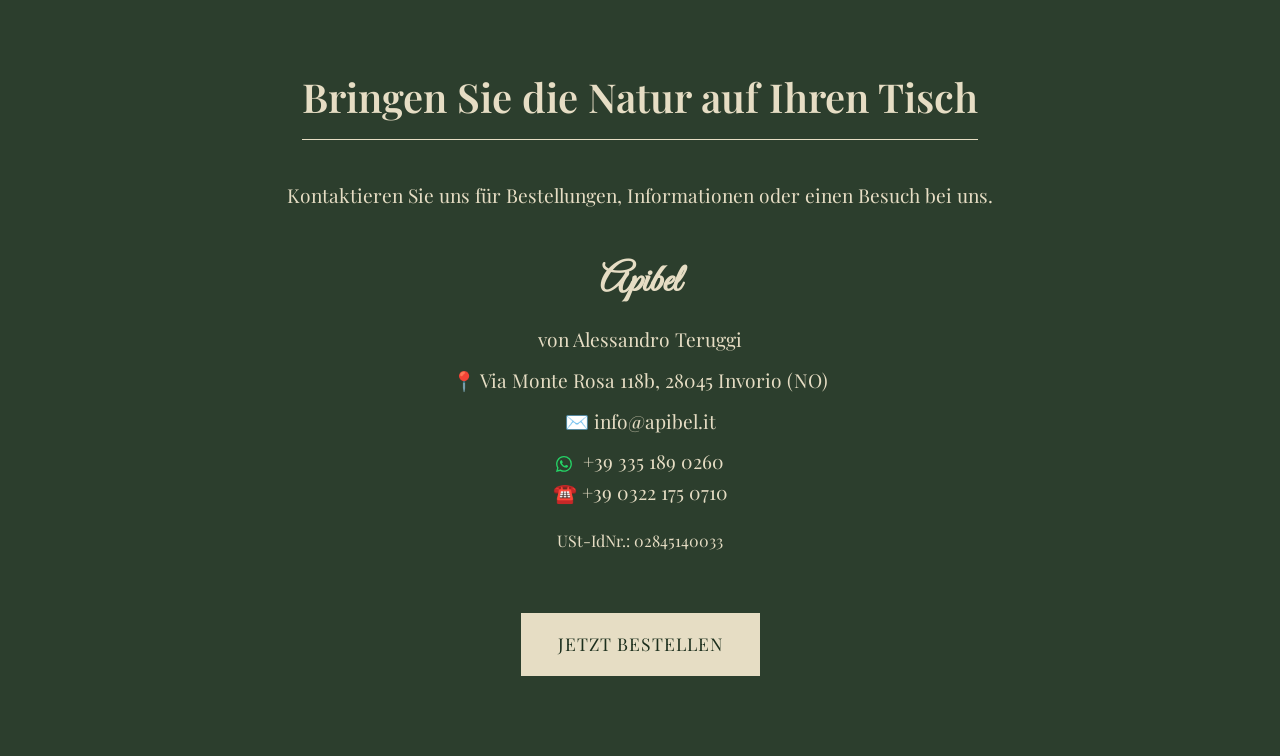
==== commit fc795d86: "Update honey sizes and product images Show the expanded jar sizes across all language versions, add " ====
--- a/index-de.html
+++ b/index-de.html
@@ -177,7 +177,7 @@
                 <img src="./static/assets/1kg%20ACACIA.webp" alt="Apibel Akazienhonig im Glas" class="honey-jar-image"
                     loading="lazy">
 
-                <p><strong>500 g / 1000 g</strong></p>
+                <p><strong>1kg / 500gr / 250 gr / 125gr / 60gr</strong></p>
 
                 <p class="descrizione-miele-card" style="margin: 15px 0;">
                     Klar, mit einem feinen und blumigen Geschmack.
@@ -199,7 +199,7 @@
                 <img src="./static/assets/1kg%20CASTAGNO.webp" alt="Apibel Kastanienhonig im Glas"
                     class="honey-jar-image" loading="lazy">
 
-                <p><strong>500 g / 1000 g</strong></p>
+                <p><strong>1kg / 500gr / 250 gr / 125gr / 60gr</strong></p>
 
                 <p class="descrizione-miele-card" style="margin: 15px 0;">
                     Dunkel bernsteinfarben, mit kräftigem Geschmack
@@ -221,7 +221,7 @@
                 <img src="./static/assets/1k%20MILLEFIORI.webp" alt="Apibel Blütenhonig im Glas" class="honey-jar-image"
                     loading="lazy">
 
-                <p><strong>500 g / 1000 g</strong></p>
+                <p><strong>1kg / 500gr / 250 gr / 125gr / 60gr</strong></p>
 
                 <p class="descrizione-miele-card" style="margin: 15px 0;">
                     Die Essenz unserer Hügel in einem Glas.
@@ -234,7 +234,8 @@
                 </a>
             </div>
 
-            <!-- CASTIGLIO -->
+
+            <!-- CASTIGLIO Mix of Kastanie und Linde -->
             <div class="card label-box"
                 style="background: linear-gradient(rgba(255,255,255,0.75), rgba(255,255,255,0.75)), url('castiglio.png') no-repeat center center; background-size: cover;">
 
@@ -243,7 +244,7 @@
                 <img src="./static/assets/1kg%20CASTIGLIO.webp" alt="Apibel Castiglio-Honig im Glas"
                     class="honey-jar-image" loading="lazy">
 
-                <p><strong>500 g / 1000 g</strong></p>
+                <p><strong>1kg / 500gr / 250 gr / 125gr / 60gr</strong></p>
 
                 <p class="descrizione-miele-card" style="margin: 15px 0;">
                     Eine Verbindung aus Kastanie und Linde mit
@@ -261,7 +262,7 @@
 
                 <h3 class="cursive" style="font-size: 2.5rem;">Linde</h3>
 
-                <p><strong>500 g / 1000 g</strong></p>
+                <p><strong>1kg / 500gr / 250 gr / 125gr / 60gr</strong></p>
 
                 <p class="descrizione-miele-card" style="margin: 15px 0;">
                     Intensiver und duftender Geschmack mit frischen
--- a/static/styles.css
+++ b/static/styles.css
@@ -785,3 +785,40 @@
         height: 200px;
     }
 }
+
+
+
+/* === AUTOMATIC REVIEW COUNTDOWN === */
+
+#recensioni #reviews-next.has-auto-timer {
+    --timer-progress: 0%;
+
+    background: conic-gradient(
+        from -90deg,
+        #c98a10 0% var(--timer-progress),
+        #183b25 var(--timer-progress) 100%
+    );
+
+    border: 1px solid #c98a10;
+    color: white;
+    text-shadow: 0 1px 2px rgba(0, 0, 0, 0.35);
+}
+
+/* Preserve the timer while the arrow is hovered */
+
+/* Golden arrows when hovered or keyboard-focused */
+#recensioni .reviews-arrow:hover,
+#recensioni .reviews-arrow:focus-visible,
+#recensioni #reviews-next.has-auto-timer:hover,
+#recensioni #reviews-next.has-auto-timer:focus-visible {
+    background: #c98a10;
+    border-color: #c98a10;
+    color: #ffffff;
+
+    box-shadow: 0 0 0 3px rgba(201, 138, 16, 0.2);
+
+    transition:
+        background-color 0.25s ease,
+        box-shadow 0.25s ease;
+}
+
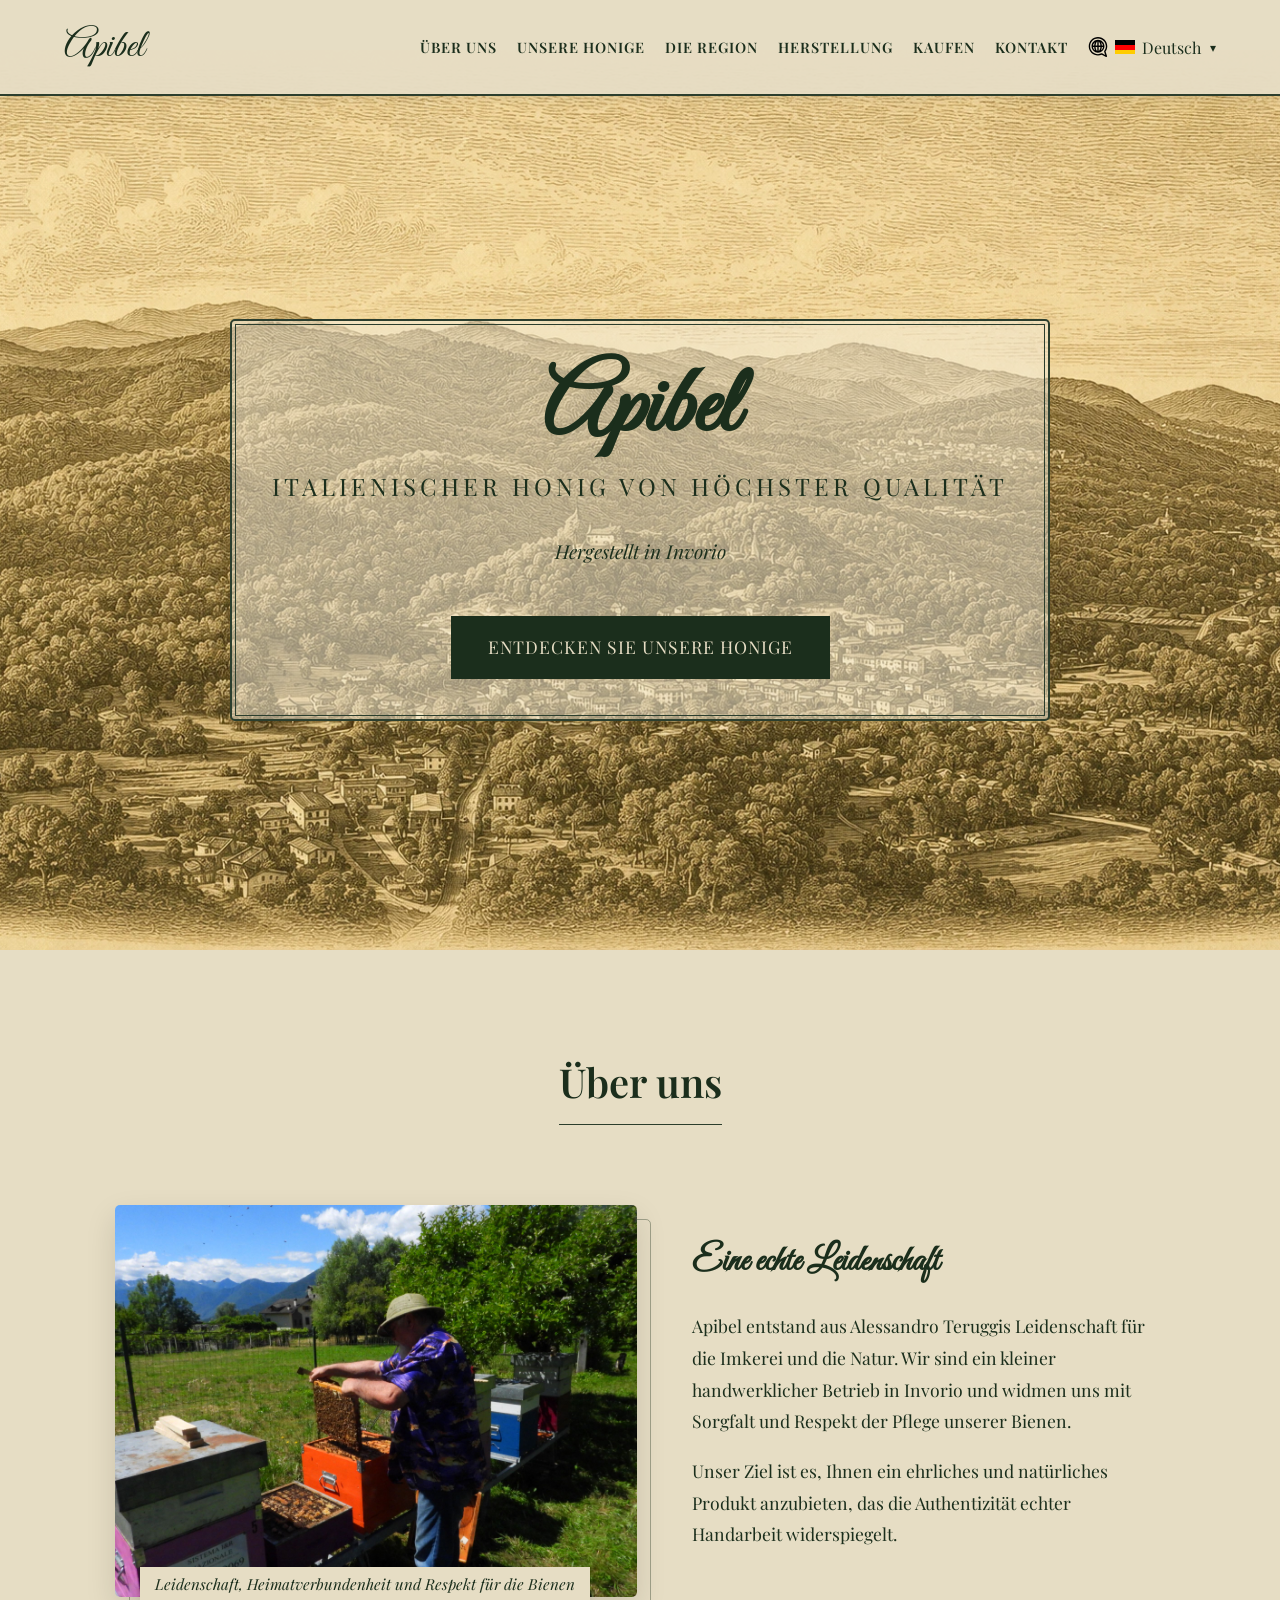
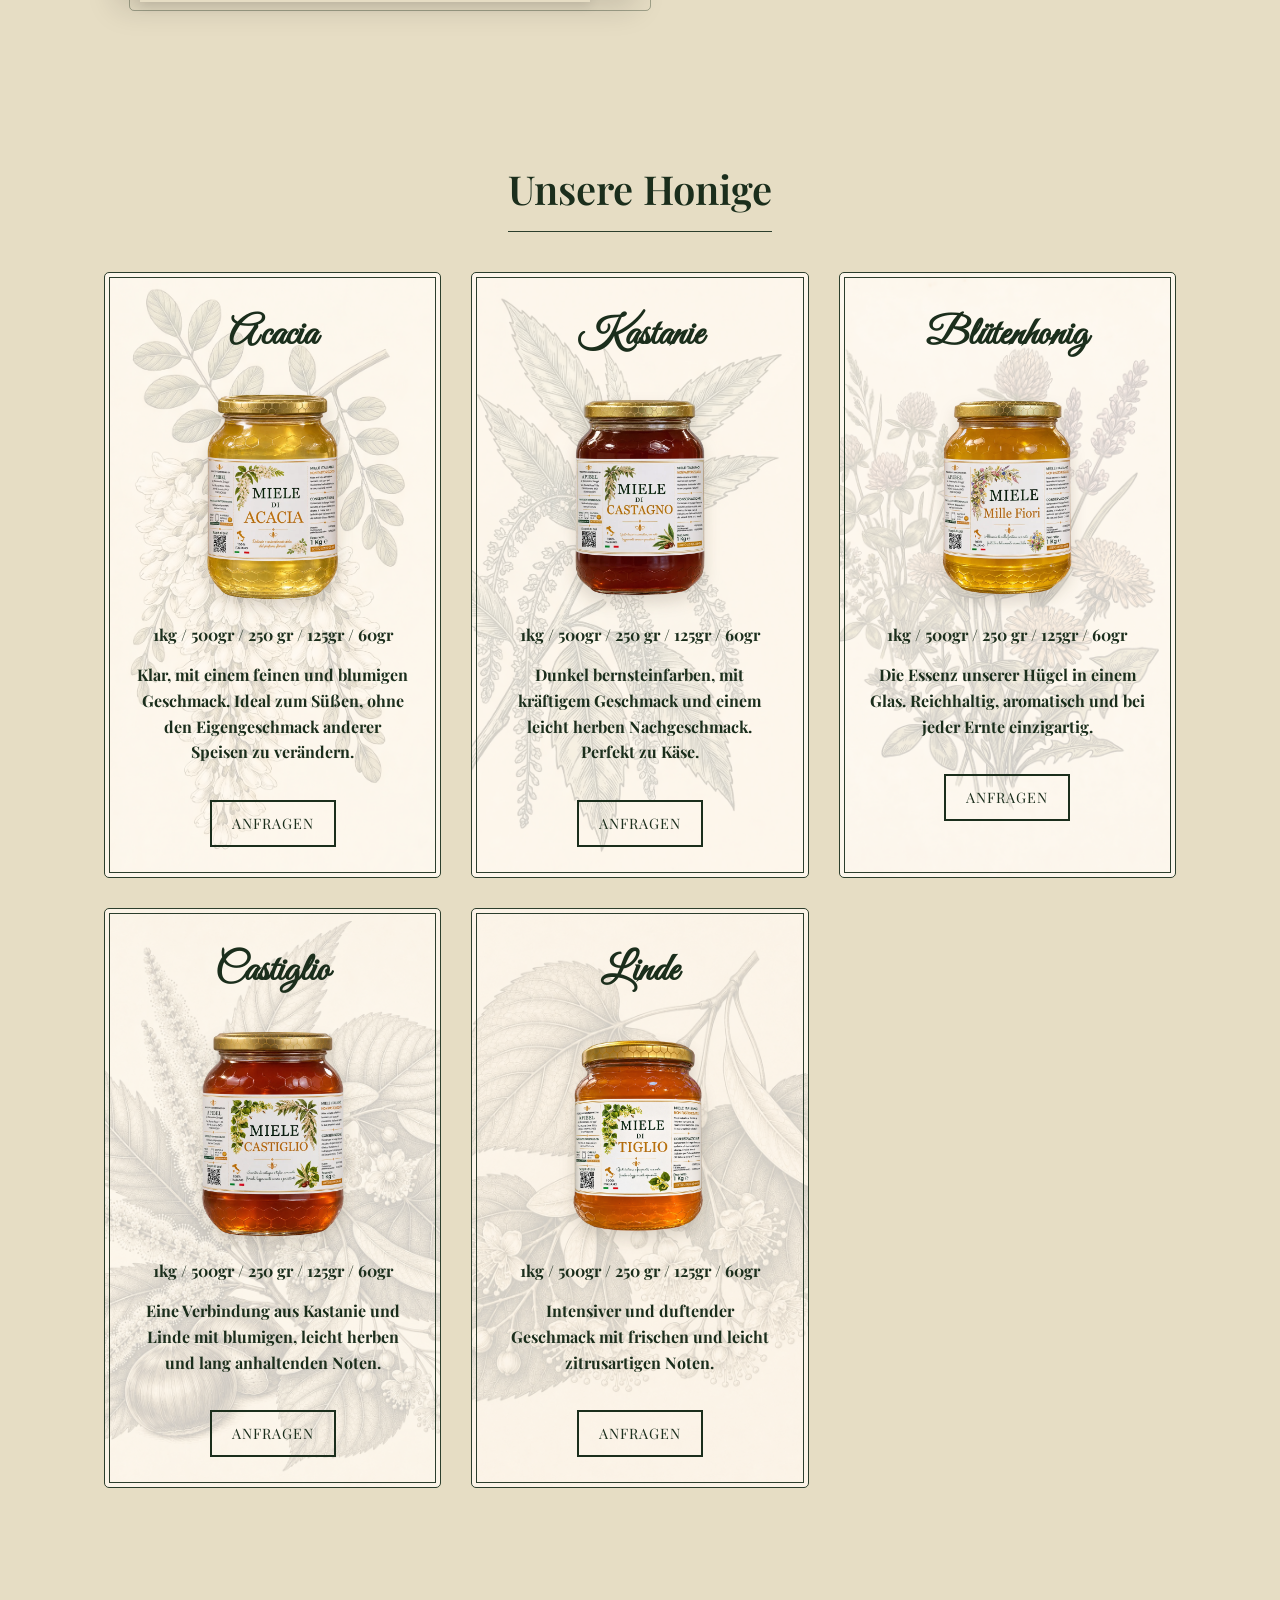
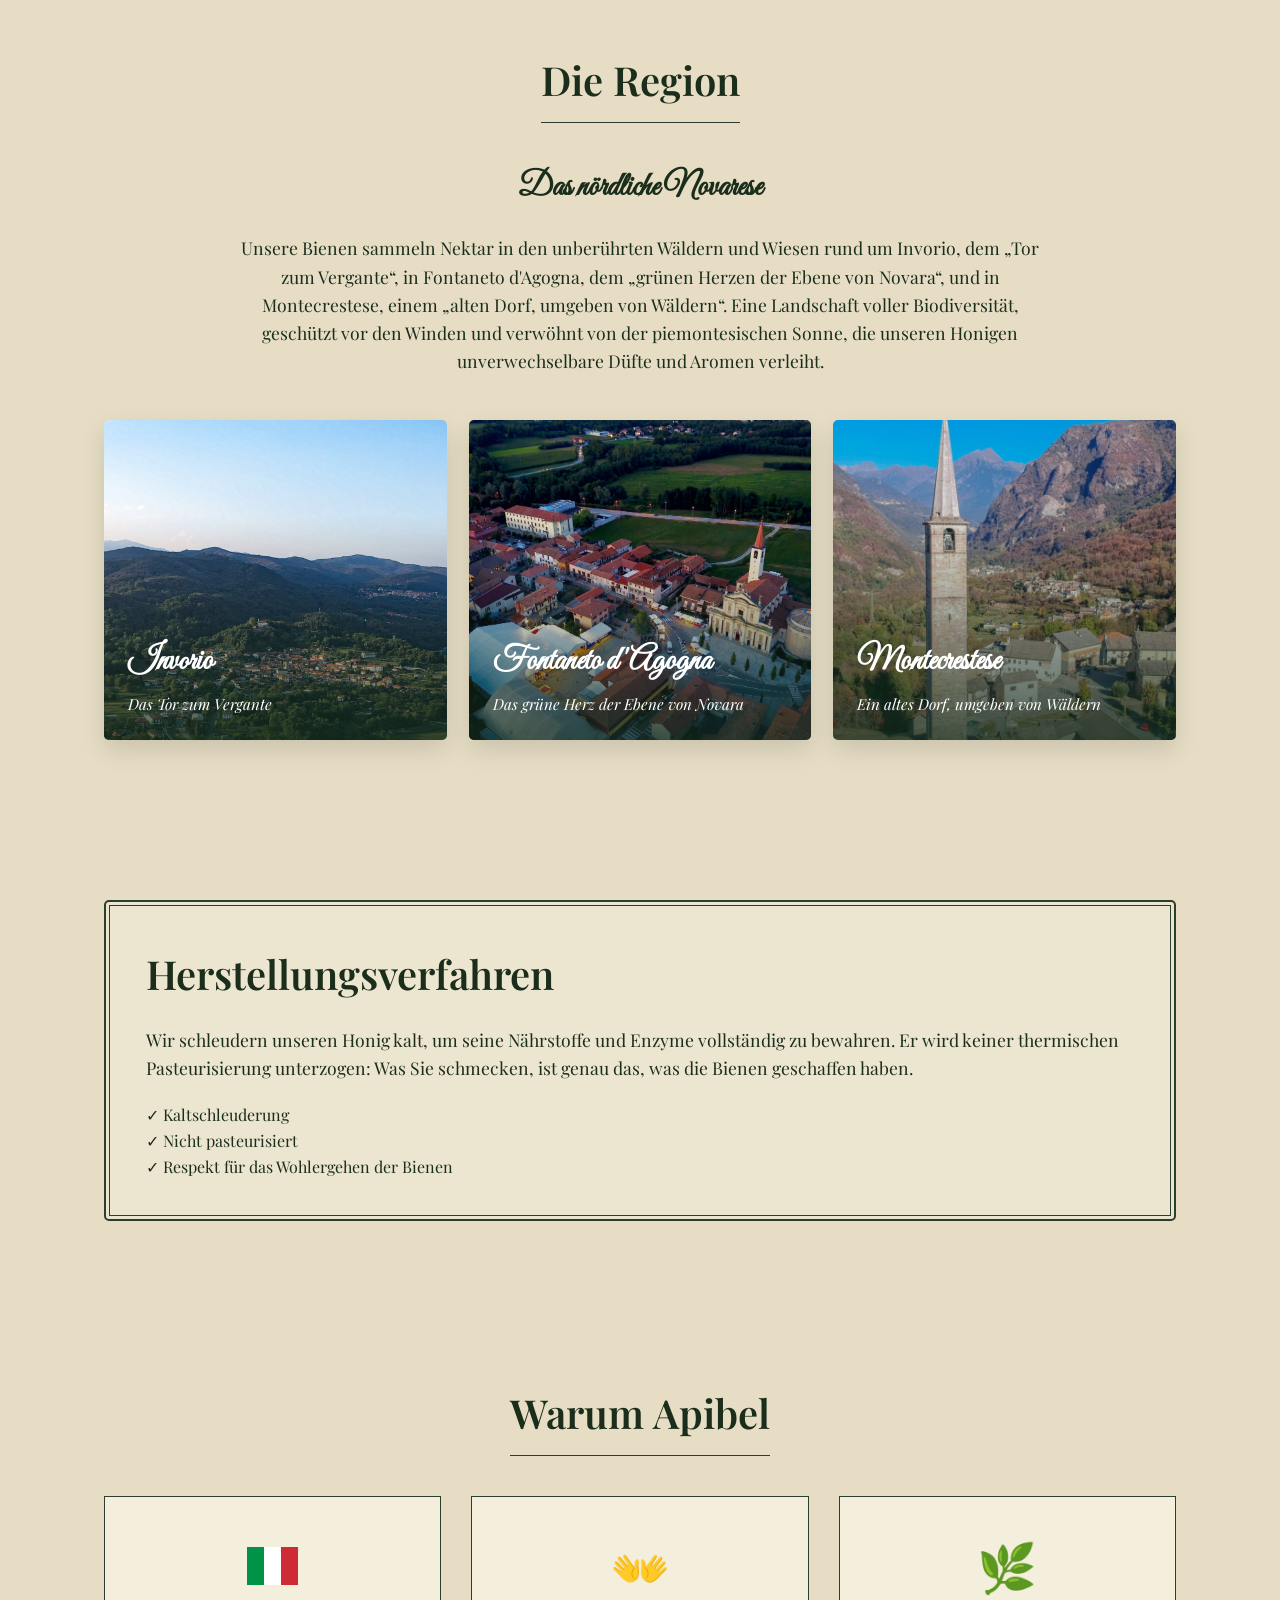
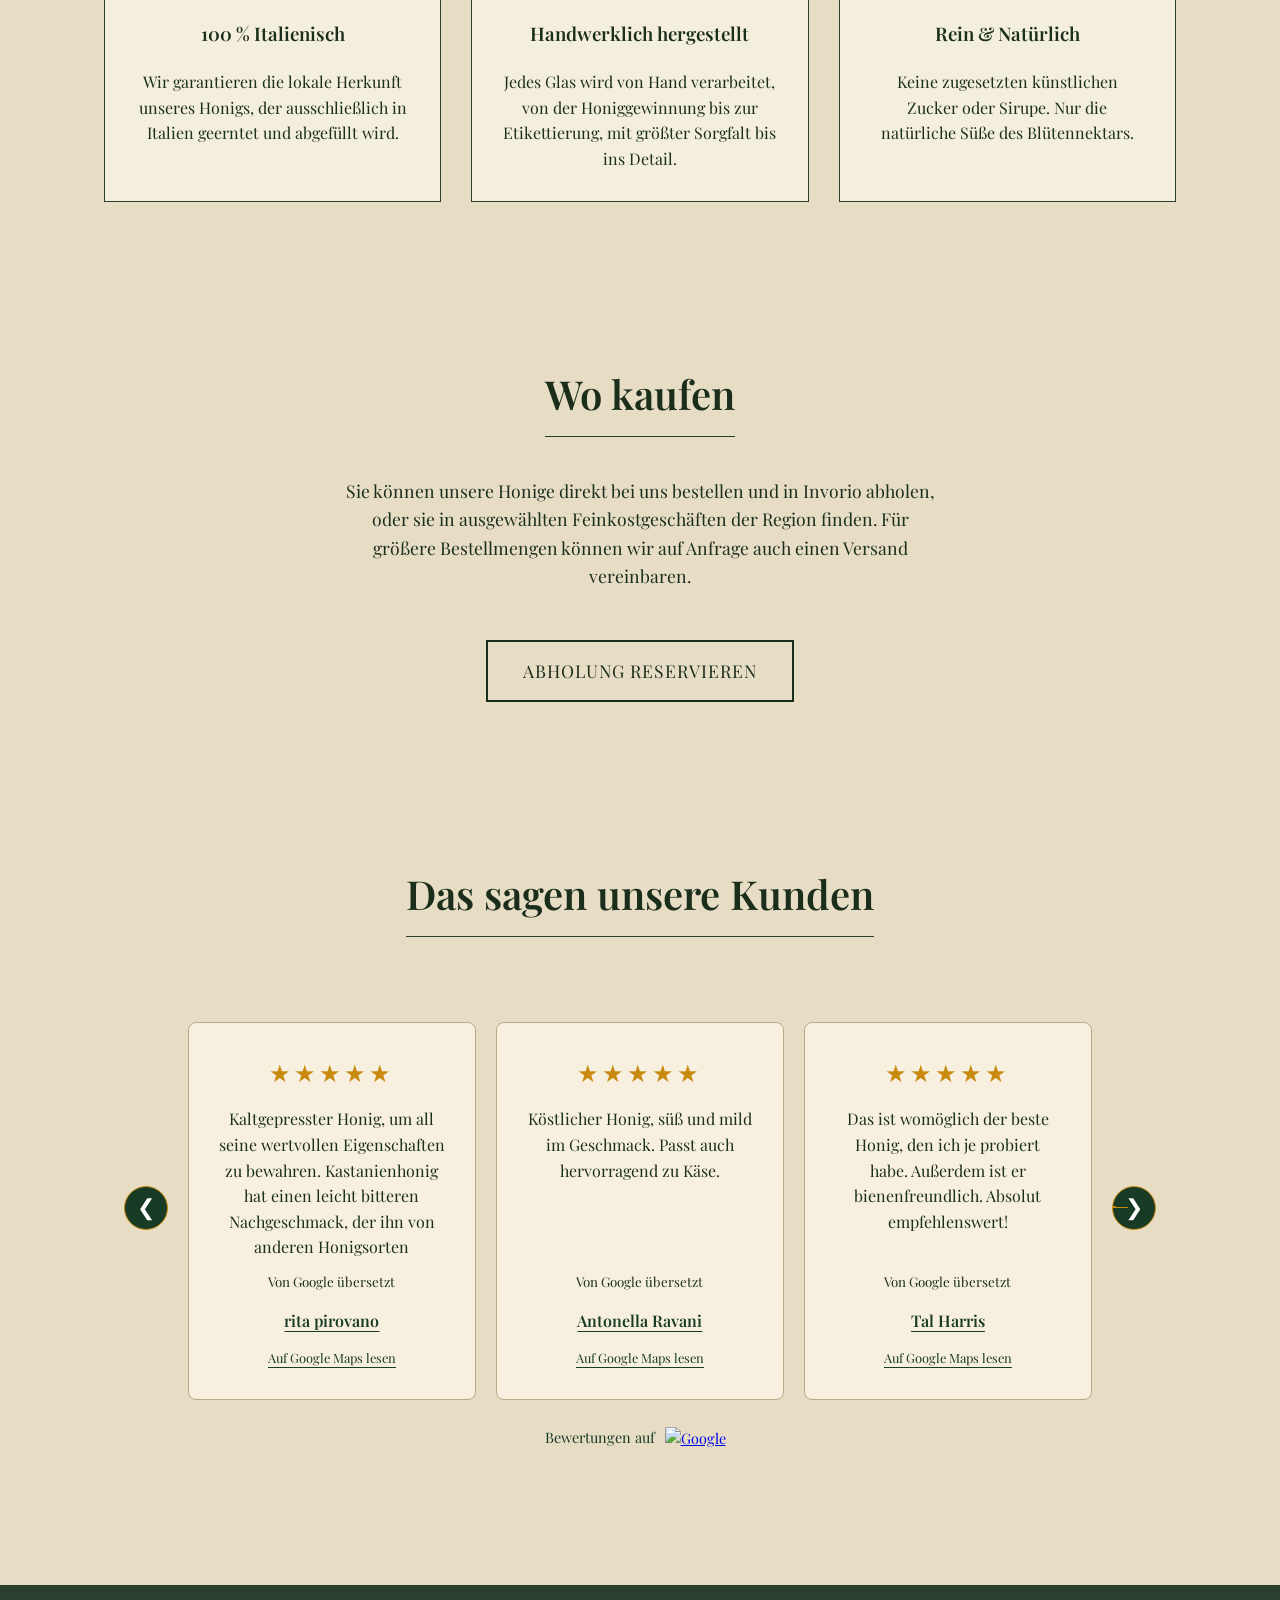
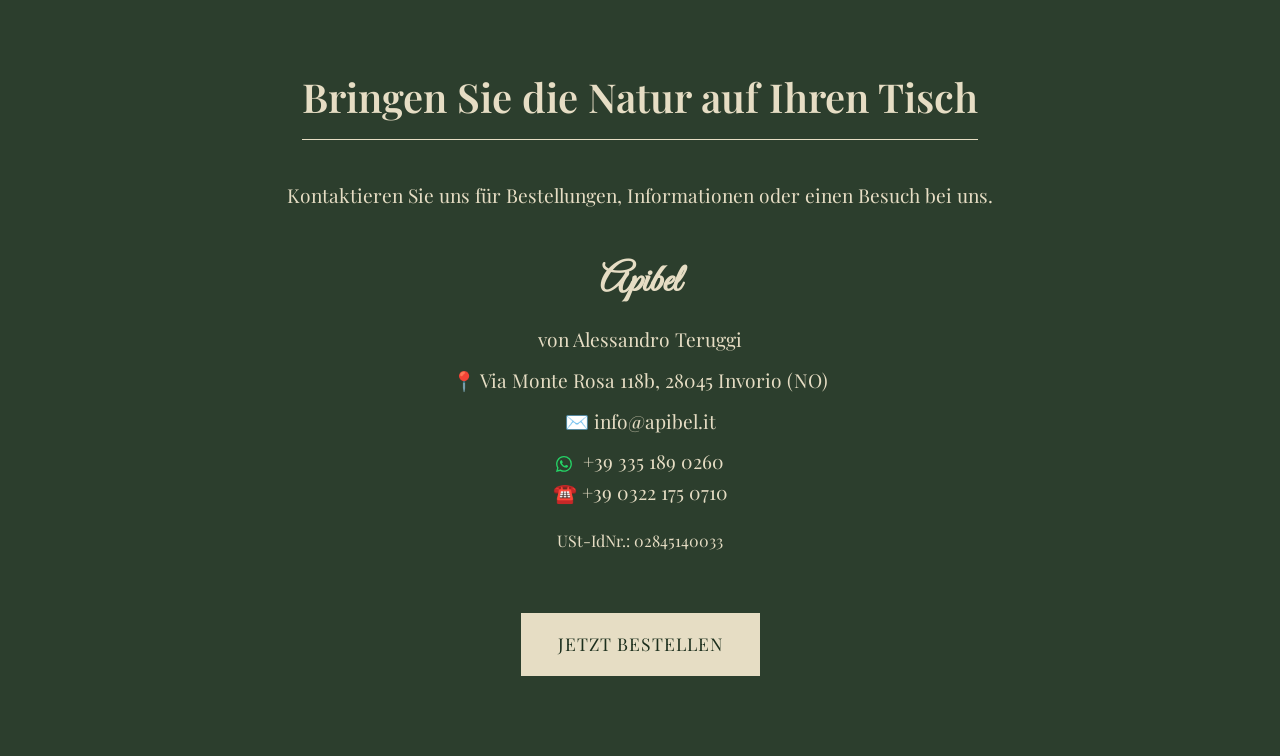
==== commit ed64a631: "Add multilingual page generation and Pages deploy Consolidate the Italian, English, French, and Germ" ====
--- a/index-de.html
+++ b/index-de.html
@@ -11,16 +11,21 @@
     <meta name="description"
         content="Entdecken Sie Apibel, feinsten italienischen Honig aus handwerklicher Herstellung. Naturbelassene Honigsorten, mit Leidenschaft im Piemont produziert.">
 
-    <link rel="canonical" href="https://apibel.it/">
+    <link rel="canonical" href="https://apibel.it/index-de.html">
+    <link rel="alternate" hreflang="it" href="https://apibel.it/">
+    <link rel="alternate" hreflang="en" href="https://apibel.it/index-en.html">
+    <link rel="alternate" hreflang="fr" href="https://apibel.it/index-fr.html">
+    <link rel="alternate" hreflang="de" href="https://apibel.it/index-de.html">
+    <link rel="alternate" hreflang="x-default" href="https://apibel.it/">
 
     <!-- OPEN GRAPH: WhatsApp, Facebook, LinkedIn -->
     <meta property="og:type" content="website">
     <meta property="og:site_name" content="Apibel">
-    <meta property="og:title" content="Apibel | Miele Italiano d'Eccellenza">
+    <meta property="og:title" content="Apibel | Italienischer Honig aus Invorio">
     <meta property="og:description"
-        content="Porta la natura in tavola. Scopri i nostri mieli artigianali italiani, frutto della passione per le api e il territorio.">
-    <meta property="og:url" content="https://apibel.it/">
-    <meta property="og:locale" content="it_IT">
+        content="Entdecken Sie Apibel, feinsten italienischen Honig aus handwerklicher Herstellung. Naturbelassene Honigsorten, mit Leidenschaft im Piemont produziert.">
+    <meta property="og:url" content="https://apibel.it/index-de.html">
+    <meta property="og:locale" content="de_DE">
 
     <!-- Social preview image -->
     <meta property="og:image" content="https://apibel.it/favicon_ico/whatsapp-preview.png">
@@ -28,12 +33,12 @@
     <meta property="og:image:type" content="image/png">
     <meta property="og:image:width" content="512">
     <meta property="og:image:height" content="512">
-    <meta property="og:image:alt" content="Apibel - Miele Italiano d'Eccellenza">
+    <meta property="og:image:alt" content="Apibel | Italienischer Honig aus Invorio">
 
     <!-- TWITTER / X CARD -->
     <meta name="twitter:card" content="summary">
-    <meta name="twitter:title" content="Apibel | Miele Italiano d'Eccellenza">
-    <meta name="twitter:description" content="Porta la natura in tavola. Scopri i nostri mieli artigianali italiani.">
+    <meta name="twitter:title" content="Apibel | Italienischer Honig aus Invorio">
+    <meta name="twitter:description" content="Entdecken Sie Apibel, feinsten italienischen Honig aus handwerklicher Herstellung. Naturbelassene Honigsorten, mit Leidenschaft im Piemont produziert.">
     <meta name="twitter:image" content="https://apibel.it/favicon_ico/whatsapp-preview.png">
 
     <!-- FAVICONS -->
@@ -92,22 +97,22 @@
 
                 <div class="language-menu" id="language-menu">
 
-                    <a href="index.html">
+                    <a href="index.html" >
                         <img src="./static/assets/it.svg" alt="Italiano">
                         <span>Italiano</span>
                     </a>
 
-                    <a href="index-en.html">
+                    <a href="index-en.html" >
                         <img src="./static/assets/uk.svg" alt="English">
                         <span>English</span>
                     </a>
 
-                    <a href="index-fr.html">
+                    <a href="index-fr.html" >
                         <img src="./static/assets/fr.svg" alt="Français">
                         <span>Français</span>
                     </a>
 
-                    <a href="index-de.html" class="active">
+                    <a href="index-de.html" class="active" aria-current="page">
                         <img src="./static/assets/de.svg" alt="Deutsch">
                         <span>Deutsch</span>
                     </a>
@@ -119,7 +124,7 @@
     </nav>
 
     <section id="hero"
-        style="background: url('landing_page.jpg') no-repeat center center; background-size: cover; max-width: 100%;">
+        style="background: url('./static/assets/landing_page.webp') no-repeat center center; background-size: cover; max-width: 100%;">
         <div class="label-box">
             <!--div style="font-size: 2.5rem; margin-bottom: 10px;">🇮🇹</div-->
             <h1 class="hero-title cursive">Apibel</h1>
@@ -146,14 +151,11 @@
                 <h3 class="cursive">Eine echte Leidenschaft</h3>
 
                 <p>
-                    Apibel entstand aus Alessandro Teruggis Leidenschaft für die Imkerei und die Natur.
-                    Wir sind ein kleiner handwerklicher Betrieb in Invorio und widmen uns mit Sorgfalt
-                    und Respekt der Pflege unserer Bienen.
+                    Apibel entstand aus Alessandro Teruggis Leidenschaft für die Imkerei und die Natur. Wir sind ein kleiner handwerklicher Betrieb in Invorio und widmen uns mit Sorgfalt und Respekt der Pflege unserer Bienen.
                 </p>
 
                 <p>
-                    Unser Ziel ist es, Ihnen ein ehrliches und natürliches Produkt anzubieten,
-                    das die Authentizität echter Handarbeit widerspiegelt.
+                    Unser Ziel ist es, Ihnen ein ehrliches und natürliches Produkt anzubieten, das die Authentizität echter Handarbeit widerspiegelt.
                 </p>
             </div>
 
@@ -170,19 +172,17 @@
 
             <!-- ACACIA -->
             <div class="card label-box"
-                style="background: linear-gradient(rgba(255,255,255,0.75), rgba(255,255,255,0.75)), url('fiori_accacia.jpg') no-repeat center center; background-size: cover;">
+                style="background: linear-gradient(rgba(255,255,255,0.75), rgba(255,255,255,0.75)), url('./static/assets/fiori_accacia.webp') no-repeat center center; background-size: cover;">
 
                 <h3 class="cursive" style="font-size: 2.5rem;">Acacia</h3>
 
-                <img src="./static/assets/1kg%20ACACIA.webp" alt="Apibel Akazienhonig im Glas" class="honey-jar-image"
-                    loading="lazy">
+                <img src="./static/assets/1kg%20ACACIA.webp" alt="Apibel Akazienhonig im Glas"
+                    class="honey-jar-image" loading="lazy">
 
                 <p><strong>1kg / 500gr / 250 gr / 125gr / 60gr</strong></p>
 
                 <p class="descrizione-miele-card" style="margin: 15px 0;">
-                    Klar, mit einem feinen und blumigen Geschmack.
-                    Ideal zum Süßen, ohne den Eigengeschmack
-                    anderer Speisen zu verändern.
+                    Klar, mit einem feinen und blumigen Geschmack. Ideal zum Süßen, ohne den Eigengeschmack anderer Speisen zu verändern.
                 </p>
 
                 <a href="#contatti" class="btn btn-outline" style="padding: 10px 20px; font-size: 0.9rem;">
@@ -190,9 +190,9 @@
                 </a>
             </div>
 
-            <!-- KASTANIE -->
+            <!-- CASTAGNO -->
             <div class="card label-box"
-                style="background: linear-gradient(rgba(255,255,255,0.75), rgba(255,255,255,0.75)), url('fiori_castagno.jpg') no-repeat center center; background-size: cover;">
+                style="background: linear-gradient(rgba(255,255,255,0.75), rgba(255,255,255,0.75)), url('./static/assets/fiori_castagno.webp') no-repeat center center; background-size: cover;">
 
                 <h3 class="cursive" style="font-size: 2.5rem;">Kastanie</h3>
 
@@ -202,9 +202,7 @@
                 <p><strong>1kg / 500gr / 250 gr / 125gr / 60gr</strong></p>
 
                 <p class="descrizione-miele-card" style="margin: 15px 0;">
-                    Dunkel bernsteinfarben, mit kräftigem Geschmack
-                    und einem leicht herben Nachgeschmack.
-                    Perfekt zu Käse.
+                    Dunkel bernsteinfarben, mit kräftigem Geschmack und einem leicht herben Nachgeschmack. Perfekt zu Käse.
                 </p>
 
                 <a href="#contatti" class="btn btn-outline" style="padding: 10px 20px; font-size: 0.9rem;">
@@ -212,21 +210,19 @@
                 </a>
             </div>
 
-            <!-- BLÜTENHONIG -->
+            <!-- MILLEFIORI -->
             <div class="card label-box"
-                style="background: linear-gradient(rgba(255,255,255,0.75), rgba(255,255,255,0.75)), url('millefiori.jpeg') no-repeat center center; background-size: cover;">
+                style="background: linear-gradient(rgba(255,255,255,0.75), rgba(255,255,255,0.75)), url('./static/assets/millefiori.webp') no-repeat center center; background-size: cover;">
 
                 <h3 class="cursive" style="font-size: 2.5rem;">Blütenhonig</h3>
 
-                <img src="./static/assets/1k%20MILLEFIORI.webp" alt="Apibel Blütenhonig im Glas" class="honey-jar-image"
-                    loading="lazy">
+                <img src="./static/assets/1k%20MILLEFIORI.webp" alt="Apibel Blütenhonig im Glas"
+                    class="honey-jar-image" loading="lazy">
 
                 <p><strong>1kg / 500gr / 250 gr / 125gr / 60gr</strong></p>
 
                 <p class="descrizione-miele-card" style="margin: 15px 0;">
-                    Die Essenz unserer Hügel in einem Glas.
-                    Reichhaltig, aromatisch und bei jeder
-                    Ernte einzigartig.
+                    Die Essenz unserer Hügel in einem Glas. Reichhaltig, aromatisch und bei jeder Ernte einzigartig.
                 </p>
 
                 <a href="#contatti" class="btn btn-outline" style="padding: 10px 20px; font-size: 0.9rem;">
@@ -234,10 +230,9 @@
                 </a>
             </div>
 
-
-            <!-- CASTIGLIO Mix of Kastanie und Linde -->
+            <!-- CASTIGLIO -->
             <div class="card label-box"
-                style="background: linear-gradient(rgba(255,255,255,0.75), rgba(255,255,255,0.75)), url('castiglio.png') no-repeat center center; background-size: cover;">
+                style="background: linear-gradient(rgba(255,255,255,0.75), rgba(255,255,255,0.75)), url('./static/assets/castiglio.webp') no-repeat center center; background-size: cover;">
 
                 <h3 class="cursive" style="font-size: 2.5rem;">Castiglio</h3>
 
@@ -247,8 +242,7 @@
                 <p><strong>1kg / 500gr / 250 gr / 125gr / 60gr</strong></p>
 
                 <p class="descrizione-miele-card" style="margin: 15px 0;">
-                    Eine Verbindung aus Kastanie und Linde mit
-                    blumigen, leicht herben und lang anhaltenden Noten.
+                    Eine Verbindung aus Kastanie und Linde mit blumigen, leicht herben und lang anhaltenden Noten.
                 </p>
 
                 <a href="#contatti" class="btn btn-outline" style="padding: 10px 20px; font-size: 0.9rem;">
@@ -256,17 +250,19 @@
                 </a>
             </div>
 
-            <!-- LINDE -->
+            <!-- TIGLIO -->
             <div class="card label-box"
-                style="background: linear-gradient(rgba(255,255,255,0.75), rgba(255,255,255,0.75)), url('tiglio.png') no-repeat center center; background-size: cover;">
+                style="background: linear-gradient(rgba(255,255,255,0.75), rgba(255,255,255,0.75)), url('./static/assets/tiglio.webp') no-repeat center center; background-size: cover;">
 
                 <h3 class="cursive" style="font-size: 2.5rem;">Linde</h3>
 
+                <img src="./static/assets/1kg%20TIGLIO.webp" alt="Apibel Lindenhonig im Glas"
+                    class="honey-jar-image" loading="lazy">
+
                 <p><strong>1kg / 500gr / 250 gr / 125gr / 60gr</strong></p>
 
                 <p class="descrizione-miele-card" style="margin: 15px 0;">
-                    Intensiver und duftender Geschmack mit frischen
-                    und leicht zitrusartigen Noten.
+                    Intensiver und duftender Geschmack mit frischen und leicht zitrusartigen Noten.
                 </p>
 
                 <a href="#contatti" class="btn btn-outline" style="padding: 10px 20px; font-size: 0.9rem;">
@@ -283,12 +279,7 @@
         <h3 class="cursive" style="font-size: 2rem; margin-bottom: 20px;">Das nördliche Novarese</h3>
 
         <p style="max-width: 800px; margin: 0 auto; font-size: 1.1rem;">
-            Unsere Bienen sammeln Nektar in den unberührten Wäldern und Wiesen rund um Invorio,
-            dem „Tor zum Vergante“, in Fontaneto d'Agogna,
-            dem „grünen Herzen der Ebene von Novara“, und in Montecrestese,
-            einem „alten Dorf, umgeben von Wäldern“.
-            Eine Landschaft voller Biodiversität, geschützt vor den Winden und verwöhnt von der piemontesischen Sonne,
-            die unseren Honigen unverwechselbare Düfte und Aromen verleiht.
+            Unsere Bienen sammeln Nektar in den unberührten Wäldern und Wiesen rund um Invorio, dem „Tor zum Vergante“, in Fontaneto d'Agogna, dem „grünen Herzen der Ebene von Novara“, und in Montecrestese, einem „alten Dorf, umgeben von Wäldern“. Eine Landschaft voller Biodiversität, geschützt vor den Winden und verwöhnt von der piemontesischen Sonne, die unseren Honigen unverwechselbare Düfte und Aromen verleiht.
         </p>
 
         <div class="territorio-gallery">
@@ -325,9 +316,7 @@
             <div style="flex: 1; min-width: 300px;">
                 <h2 style="text-align: left; border: none; margin-bottom: 10px;">Herstellungsverfahren</h2>
                 <p style="font-size: 1.1rem; margin-bottom: 20px;">
-                    Wir schleudern unseren Honig kalt, um
-                    seine Nährstoffe und Enzyme vollständig zu bewahren. Er wird keiner thermischen
-                    Pasteurisierung unterzogen: Was Sie schmecken, ist genau das, was die Bienen geschaffen haben.
+                    Wir schleudern unseren Honig kalt, um seine Nährstoffe und Enzyme vollständig zu bewahren. Er wird keiner thermischen Pasteurisierung unterzogen: Was Sie schmecken, ist genau das, was die Bienen geschaffen haben.
                 </p>
                 <ul style="list-style: none;">
                     <li>✓ Kaltschleuderung</li>
@@ -347,20 +336,17 @@
                 <div class="card-icon"><img src="./static/assets/it.svg" alt="Italiano" class="flag-icon"
                         style="height: 2.4rem; width: 3.2rem;"></div>
                 <h3>100 % Italienisch</h3>
-                <p>Wir garantieren die lokale Herkunft unseres Honigs, der ausschließlich in Italien geerntet und
-                    abgefüllt wird.
+                <p>Wir garantieren die lokale Herkunft unseres Honigs, der ausschließlich in Italien geerntet und abgefüllt wird.
                 </p>
             </div>
             <div class="card">
                 <div class="card-icon">👐</div>
                 <h3>Handwerklich hergestellt</h3>
-                <p>Jedes Glas wird von Hand verarbeitet, von der Honiggewinnung bis zur Etikettierung, mit größter
-                    Sorgfalt bis ins
-                    Detail.</p>
+                <p>Jedes Glas wird von Hand verarbeitet, von der Honiggewinnung bis zur Etikettierung, mit größter Sorgfalt bis ins Detail.</p>
             </div>
             <div class="card">
                 <div class="card-icon">🌿</div>
-                <h3>Rein & Natürlich</h3>
+                <h3>Rein &amp; Natürlich</h3>
                 <p>Keine zugesetzten künstlichen Zucker oder Sirupe. Nur die natürliche Süße des Blütennektars.
                 </p>
             </div>
@@ -370,9 +356,7 @@
     <section id="dove-acquistare" class="section-center">
         <h2>Wo kaufen</h2>
         <p style="max-width: 600px; margin: 0 auto 30px; font-size: 1.1rem;">
-            Sie können unsere Honige direkt bei uns bestellen und in Invorio abholen,
-            oder sie in ausgewählten Feinkostgeschäften der Region finden.
-            Für größere Bestellmengen können wir auf Anfrage auch einen Versand vereinbaren.
+            Sie können unsere Honige direkt bei uns bestellen und in Invorio abholen, oder sie in ausgewählten Feinkostgeschäften der Region finden. Für größere Bestellmengen können wir auf Anfrage auch einen Versand vereinbaren.
         </p>
         <a href="#contatti" class="btn btn-outline">Abholung reservieren</a>
     </section>
@@ -411,8 +395,7 @@
 
     <footer id="contatti">
         <h2 style="color: var(--bg-parchment);">Bringen Sie die Natur auf Ihren Tisch</h2>
-        <p style="margin-bottom: 40px; font-size: 1.2rem;">Kontaktieren Sie uns für Bestellungen, Informationen oder
-            einen Besuch bei uns.
+        <p style="margin-bottom: 40px; font-size: 1.2rem;">Kontaktieren Sie uns für Bestellungen, Informationen oder einen Besuch bei uns.
         </p>
 
         <div class="contact-info">
@@ -438,18 +421,18 @@
 
         <div style="margin-top: 40px;">
             <a href="mailto:info@apibel.it" class="btn"
-                style="background-color: var(--bg-parchment); color: var(--text-dark-green); border-color: var(--bg-parchment);">Jetzt
-                bestellen</a>
+                style="background-color: var(--bg-parchment); color: var(--text-dark-green); border-color: var(--bg-parchment);">Jetzt bestellen</a>
         </div>
 
         <!--div class="recycling-info">
-            <div>GLAS: GL 70 (GLAS)</div>
-            <div>DECKEL: FE 40 (STAHL)</div>
-            <div>♻️ BEACHTEN SIE DIE ÖRTLICHEN RECYCLINGVORSCHRIFTEN</div>
+            <div>VASO: GL 70 (VETRO)</div>
+            <div>CAPSULA: FE 40 (ACCIAIO)</div>
+            <div>♻️ VERIFICA LE DISPOSIZIONI DEL TUO COMUNE</div>
         </div-->
     </footer>
     <script src="./static/google-reviews.js"></script>
     <script src="./static/scripts.js"></script>
+
 </body>
 
 </html>
